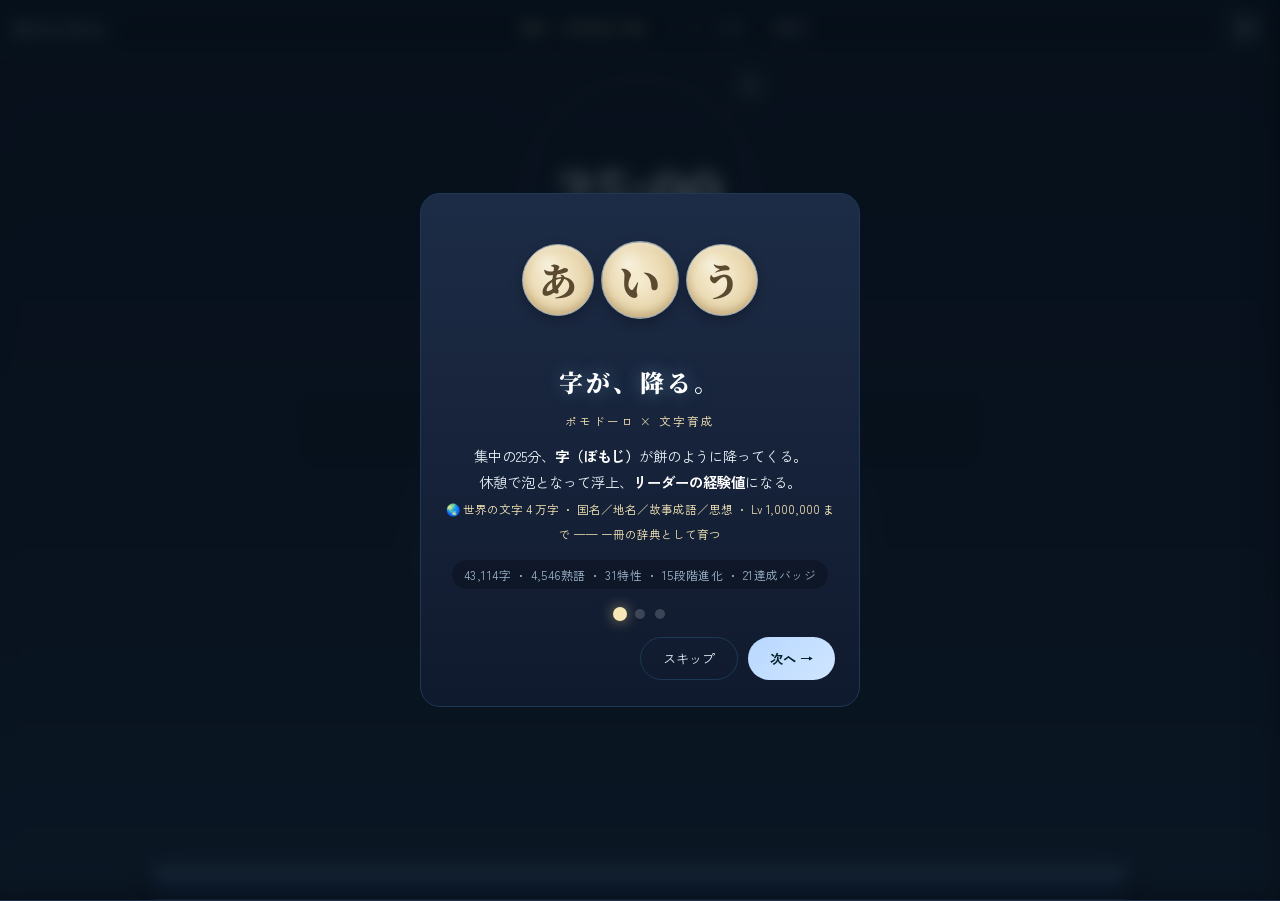
==== index.html @ c40349a4 "v1.6.6: パーティピッカーの説明2段組を1段に統合(リロール案内も内包)" ====
<!doctype html>
<html lang="ja">
<head>
<meta charset="utf-8">
<title>ぽもじかん</title>
<meta name="viewport" content="width=device-width, initial-scale=1, viewport-fit=cover">
<meta name="theme-color" content="#0d1f2e">
<meta name="apple-mobile-web-app-capable" content="yes">
<meta name="apple-mobile-web-app-status-bar-style" content="black-translucent">
<meta name="apple-mobile-web-app-title" content="ぽもじかん">
<meta name="description" content="字（ぽもじ）が餅のように降るポモドーロ。★1〜★16 で字種が広がり、ストックして文章モードで日記・俳句・短歌に編める。育つ特性・無限Lv・PWA対応。">
<link rel="manifest" href="manifest.json">
<link rel="icon" type="image/svg+xml" href="icon.svg">
<link rel="preconnect" href="https://fonts.googleapis.com">
<link rel="preconnect" href="https://fonts.gstatic.com" crossorigin>
<link href="https://fonts.googleapis.com/css2?family=Noto+Serif+JP:wght@400;700;900&family=Zen+Kaku+Gothic+New:wght@300;400;500;700&display=swap" rel="stylesheet">
<link rel="stylesheet" href="style.css?v=20260523-v1594">
</head>
<body data-mode="idle">

<!-- 全画面背景：作業中=雨 / 休憩中=泡 -->
<div class="rain-bg" id="rain-bg" aria-hidden="true"></div>
<div class="bubble-bg" id="bubble-bg" aria-hidden="true"></div>

<!-- ぽもじ プレイフィールド（全画面）-->
<div id="play-field" aria-hidden="true"></div>
<!-- v1.1.0: 地面（棚）の視覚要素 -->
<div id="ledge-surface" aria-hidden="true"></div>

<!-- ヘッダー：タイトル左 + ☰ 右（v10n11 右寄せ）-->
<header class="app-header">
  <div class="brand">ぽもじかん</div>
  <div class="progress-pill" id="progress-pill">
    <span class="pp-band" id="pp-band">★1帯</span>
    <span class="pp-sep">・</span>
    <span class="pp-leader" id="pp-leader">リーダー未選択</span>
    <span class="pp-sep">・</span>
    <span class="pp-cycles" id="pp-cycles">0回</span>
  </div>
  <button class="hamburger-btn" id="btn-menu" aria-label="メニュー" aria-haspopup="true" aria-expanded="false">
    <span class="hb-line"></span>
    <span class="hb-line"></span>
    <span class="hb-line"></span>
  </button>
</header>

<!-- ドロワーメニュー（右からスライド）-->
<div class="menu-drawer" id="menu-drawer" aria-hidden="true">
  <div class="menu-backdrop" id="menu-backdrop"></div>
  <nav class="menu-panel">
    <button class="menu-close" id="menu-close" aria-label="閉じる">×</button>
    <h3 class="menu-title">メニュー</h3>
    <ul class="menu-list">
      <li><button class="menu-item" id="m-stats"><span class="mi-emoji">📊</span><span class="mi-label">記録</span></button></li>
      <li><button class="menu-item" id="m-codex"><span class="mi-emoji">📖</span><span class="mi-label">図鑑</span></button></li>
      <li><button class="menu-item" id="m-writings"><span class="mi-emoji">📝</span><span class="mi-label">文章</span></button></li>
      <li><button class="menu-item" id="m-theme"><span class="mi-emoji">🎨</span><span class="mi-label">テーマ</span><span class="mi-state" id="m-theme-state">自動</span></button></li>
      <li><button class="menu-item" id="m-audio"><span class="mi-emoji" id="m-audio-emoji">🔊</span><span class="mi-label">音響</span><span class="mi-state" id="m-audio-state">オン</span></button></li>
      <li><button class="menu-item" id="m-pip"><span class="mi-emoji">🪟</span><span class="mi-label">小窓タイマー</span><span class="mi-state" id="m-pip-state">オフ</span></button></li>
      <li><button class="menu-item" id="m-sleep"><span class="mi-emoji">💤</span><span class="mi-label">スリープ</span></button></li>
      <li><button class="menu-item" id="m-data"><span class="mi-emoji">💾</span><span class="mi-label">データ管理</span></button></li>
    </ul>
    <div class="menu-foot">v1.0.0 ・ <a href="changelog.html" target="_blank" rel="noopener">変更履歴</a></div>
  </nav>
</div>

<!-- メインゲームエリア：全画面プレイ重視・シンプル単一カラム -->
<main class="game-main">
  <div class="game-center">
    <div class="timer-zone">
      <svg class="progress-svg" viewBox="0 0 100 100" aria-hidden="true">
        <circle class="pr-bg" cx="50" cy="50" r="47"/>
        <circle class="pr-fg" id="progress-fg" cx="50" cy="50" r="47" stroke-dasharray="295.31" stroke-dashoffset="295.31" transform="rotate(-90 50 50)"/>
      </svg>
      <div class="timer-text" id="timer-text">25:00</div>
      <button class="timer-cog" id="btn-timer-settings" aria-label="時間設定" title="時間設定">⚙</button>
    </div>

    <div class="controls-row">
      <button class="main-btn" id="main-btn" data-state="idle">始める</button>
      <button class="sub-btn" id="btn-skip">次へ</button>
      <button class="sub-btn" id="btn-reset">↺ 停止</button>
    </div>

    <div class="party-bar empty" id="party-bar">
      <button class="party-pick-cta" id="party-pick-cta"> リーダーを選んで始める</button>
    </div>

    <div class="tank-hint" id="tank-hint">
      タイマー開始で <strong>字（ぽもじ）が画面に降ってくる</strong>。<br>
      <small>タップ＝拾う ／ ダブルタップ＝📌ピン ／ ドラッグ＝重ねて融合・枠外で撃墜</small>
    </div>
  </div>
</main>

<!--  スリープオーバーレイ（タップで起きる） -->
<div class="sleep-overlay" id="sleep-overlay" aria-hidden="true">
  <div class="sleep-zzz" aria-hidden="true">
    <span class="sz-z sz-z1">z</span>
    <span class="sz-z sz-z2">z</span>
    <span class="sz-z sz-z3">Z</span>
  </div>
  <div class="sleep-clock" id="sleep-clock">25:00</div>
  <div class="sleep-mode-label" id="sleep-mode-label">休む</div>
  <div class="sleep-tip">画面のどこでもタップで起きる</div>
</div>

<!-- 完了バースト -->
<div class="complete-burst" id="complete-burst" aria-live="assertive">
  <div class="msg" id="complete-msg"></div>
</div>

<!-- トースト -->
<div class="toast" id="toast" role="status" aria-live="polite"></div>

<!-- パーティ選択モーダル -->
<div class="modal" id="party-picker-modal" role="dialog" aria-modal="true" aria-labelledby="pp-title">
  <div class="modal-card">
    <h2 class="modal-title" id="pp-title">リーダーを選ぶ</h2>
    <p class="modal-desc">
      最初の<strong>リーダー</strong>は<strong>ひらがな</strong>から 1 体。意味から<strong>特性</strong>が自動で付きます。<br>
      <small>残り 3 枠は Lv 解放で順次（カタカナ → 数字 → 英語 → 漢字…）。気に入る字が無ければ下の「リロール」で並び替え。</small>
    </p>
    <div class="party-picker-grid" id="party-picker-grid"></div>
    <div class="modal-status" id="party-picker-status">タップして 1 体選ぶ</div>
    <div class="modal-actions">
      <button class="btn-secondary" id="party-picker-reroll"> リロール</button>
      <button class="btn-primary" id="party-picker-confirm" disabled>この字で始める</button>
    </div>
  </div>
</div>

<!-- 時間設定モーダル -->
<div class="modal" id="timer-settings-modal" role="dialog" aria-modal="true">
  <div class="modal-card">
    <h2 class="modal-title">時間設定</h2>
    <div class="ts-presets">
      <button class="ts-preset" data-preset="0">25/5</button>
      <button class="ts-preset" data-preset="1">50/10</button>
      <button class="ts-preset" data-preset="2">15/3</button>
    </div>
    <div class="ts-custom">
      <div class="ts-row">
        <label>作業</label>
        <input type="number" id="ts-work-min" min="0" max="180" value="25"><span>分</span>
        <input type="number" id="ts-work-sec" min="0" max="59" value="0"><span>秒</span>
      </div>
      <div class="ts-row">
        <label>休憩</label>
        <input type="number" id="ts-rest-min" min="0" max="60" value="5"><span>分</span>
        <input type="number" id="ts-rest-sec" min="0" max="59" value="0"><span>秒</span>
      </div>
      <div class="ts-row ts-sets-row">
        <label>セット数</label>
        <div class="ts-sets-quick">
          <button type="button" class="ts-sets-pill" data-sets="1">1</button>
          <button type="button" class="ts-sets-pill active" data-sets="3">3</button>
          <button type="button" class="ts-sets-pill" data-sets="4">4</button>
          <button type="button" class="ts-sets-pill" data-sets="6">6</button>
          <button type="button" class="ts-sets-pill" data-sets="0">∞</button>
          <input type="number" id="ts-sets-target" min="0" max="20" value="3" class="ts-sets-num">
        </div>
      </div>
    </div>
    <div class="modal-actions">
      <button class="btn-secondary" id="ts-cancel">キャンセル</button>
      <button class="btn-primary" id="ts-apply">適用</button>
    </div>
  </div>
</div>

<!-- 図鑑モーダル -->
<div class="modal" id="codex-modal" role="dialog" aria-modal="true">
  <div class="modal-card modal-card-wide">
    <button class="modal-close" id="codex-close" aria-label="閉じる">×</button>
    <h2 class="modal-title">ぽも字図鑑</h2>
    <div class="modal-status" id="codex-summary">発見 0 字</div>
    <div class="codex-howto">タップ ＝ 詳細・編成 ／ 長押し ＝ プレイ中の字でも開ける</div>
    <div class="codex-pyramid" id="codex-pyramid"></div>
    <div class="codex-legend collapsed" id="codex-legend">
      <span class="cl-row rarity-1"><span class="cl-tag">★1</span>ひらがな</span>
      <span class="cl-row rarity-2"><span class="cl-tag">★2</span>カタカナ</span>
      <span class="cl-row rarity-3"><span class="cl-tag">★3</span>数字</span>
      <span class="cl-row rarity-4"><span class="cl-tag">★4</span>英語</span>
      <span class="cl-row rarity-5"><span class="cl-tag">★5</span>ローマ</span>
      <span class="cl-row rarity-6"><span class="cl-tag">★6</span>小1</span>
      <span class="cl-row rarity-7"><span class="cl-tag">★7</span>小2</span>
      <span class="cl-row rarity-8"><span class="cl-tag">★8</span>小3</span>
      <span class="cl-row rarity-9"><span class="cl-tag">★9</span>小4</span>
      <span class="cl-row rarity-10"><span class="cl-tag">★10</span>小5</span>
      <span class="cl-row rarity-11"><span class="cl-tag">★11</span>小6</span>
      <span class="cl-row rarity-12"><span class="cl-tag">★12</span>中学</span>
      <span class="cl-row rarity-13"><span class="cl-tag">★13</span>高校</span>
      <span class="cl-row rarity-14"><span class="cl-tag">★14</span>人名</span>
      <span class="cl-row rarity-15"><span class="cl-tag">★15</span>古典</span>
      <span class="cl-row rarity-16"><span class="cl-tag">★16</span>神字</span>
    </div>
    <div class="codex-seasons" id="codex-seasons">
      <button class="codex-season active" data-season="all">全部</button>
      <button class="codex-season" data-season="S1">かな</button>
      <button class="codex-season" data-season="S2">漢字</button>
      <button class="codex-season" data-season="S3">二字熟語</button>
      <button class="codex-season" data-season="S4">四字熟語</button>
      <button class="codex-season" data-season="S5">昭和</button>
      <button class="codex-season" data-season="S6">令和</button>
      <button class="codex-season" data-season="S7">未来</button>
      <button class="codex-season" data-season="S8">世界</button>
      <button class="codex-season" data-season="S9">絵文字</button>
      <button class="codex-season" data-season="PERKS">特性</button>
      <button class="codex-season" data-season="PASSIVES">常時</button>
    </div>
    <div class="codex-tabs" id="codex-tabs">
      <button class="codex-tab active" data-tier="all">全て</button>
      <button class="codex-tab" data-tier="0">★1</button>
      <button class="codex-tab" data-tier="1">★2</button>
      <button class="codex-tab" data-tier="2">★3</button>
      <button class="codex-tab" data-tier="3">★4</button>
      <button class="codex-tab" data-tier="4">★5</button>
      <button class="codex-tab" data-tier="5">★6</button>
      <button class="codex-tab" data-tier="6">★7</button>
      <button class="codex-tab" data-tier="7">★8</button>
      <button class="codex-tab" data-tier="8">★9</button>
      <button class="codex-tab" data-tier="9">★10</button>
      <button class="codex-tab" data-tier="10">★11</button>
      <button class="codex-tab" data-tier="11">★12</button>
      <button class="codex-tab" data-tier="12">★13</button>
      <button class="codex-tab" data-tier="13">★14</button>
      <button class="codex-tab" data-tier="14">★15</button>
      <button class="codex-tab" data-tier="15">★16</button>
    </div>
    <div class="codex-scripts collapsed" id="codex-scripts">
      <button class="codex-script active" data-script="all">🌏 全文字種</button>
      <button class="codex-script" data-script="hiragana">ひらがな</button>
      <button class="codex-script" data-script="katakana">カタカナ</button>
      <button class="codex-script" data-script="kanji">漢字</button>
      <button class="codex-script" data-script="hangul">ハングル</button>
      <button class="codex-script" data-script="greek">ギリシャ</button>
      <button class="codex-script" data-script="cyrillic">キリル</button>
      <button class="codex-script" data-script="arabic">アラビア</button>
      <button class="codex-script" data-script="hebrew">ヘブライ</button>
      <button class="codex-script" data-script="devanagari">デーヴァナーガリー</button>
      <button class="codex-script" data-script="thai">タイ</button>
      <button class="codex-script" data-script="tibetan">チベット</button>
      <button class="codex-script" data-script="georgian">ジョージア</button>
      <button class="codex-script" data-script="ethiopic">エチオピア</button>
      <button class="codex-script" data-script="canadian">カナダ先住民</button>
      <button class="codex-script" data-script="runic">ルーン</button>
      <button class="codex-script" data-script="ancient">古代文字</button>
      <button class="codex-script" data-script="emoji">😀 絵文字</button>
    </div>
    <div class="codex-controls">
      <input type="search" id="codex-search" class="codex-search" placeholder="🔍 字・タグ・熟語で絞り込み">
      <label class="codex-toggle">
        <input type="checkbox" id="codex-only-seen"> <span>発見済のみ</span>
      </label>
      <label class="codex-toggle">
        <input type="checkbox" id="codex-only-favorite"> <span> お気に入り</span>
      </label>
      <button class="btn-secondary codex-shuffle-btn" id="codex-shuffle" title="ランダムに熟語を 1 つ引いて詳細を開く ・ 占い感覚で熟語を発見する遊び">おみくじ</button>
      <button class="btn-secondary codex-reset-btn" id="codex-reset-filter" title="フィルタを全解除">フィルタ解除</button>
    </div>
    <div class="codex-filter-hint">おみくじ＝1日1回無料／詳細はおみくじボタンから</div>
    <div class="codex-filter-summary" id="codex-filter-summary"></div>
    <div class="codex-grid" id="codex-grid"></div>
  </div>
</div>

<!-- 文章モード v0.1（俳句構想 前倒し）-->
<div class="modal" id="writings-modal" role="dialog" aria-modal="true">
  <div class="modal-card modal-card-wide">
    <button class="modal-close" id="writings-close" aria-label="閉じる">×</button>
    <h2 class="modal-title">日記と俳句</h2>
    <div class="wr-tabs">
      <button class="wr-tab active" data-wr-tab="diary">日記</button>
      <button class="wr-tab" data-wr-tab="haiku">俳句</button>
      <button class="wr-tab" data-wr-tab="history">綴り</button>
    </div>

    <!-- 日記タブ -->
    <div class="wr-pane wr-pane-diary" data-wr-pane="diary">
      <p class="modal-desc" style="margin:8px 0">
        集めた字を使って、その日の日記を編む。<strong>非公開・端末内のみ</strong>。
      </p>
      <div class="writings-current">
        <div class="wc-label">日付 <span id="diary-date"></span> ・ <span id="wc-genre" class="wc-genre">─</span></div>
        <div class="wc-slots" id="wc-slots"></div>
        <textarea id="diary-input" class="wr-input" rows="3" placeholder="ここにタイプ／コピペで入力（普通に日記として）"></textarea>
        <div class="wr-input-status" id="diary-input-status"></div>
        <div class="wc-actions">
          <button class="btn-secondary" id="wc-clear">クリア</button>
          <button class="btn-secondary" id="wc-undo">← 取消</button>
          <button class="btn-secondary" id="diary-import-plain" title="ぽもじを使わずそのまま取り込む（消費なし）">取込</button>
          <button class="btn-secondary" id="diary-import" title="ぽもじを使って取り込む（育成字は光る・消費あり）">ぽもじ取込</button>
          <button class="btn-primary"   id="wc-save">保存</button>
        </div>
      </div>
      <div class="writings-pool">
        <div class="wp-label">所有している字（タップで追加）</div>
        <div class="wp-grid" id="wp-grid"></div>
      </div>
    </div>

    <!-- 俳句タブ -->
    <div class="wr-pane wr-pane-haiku" data-wr-pane="haiku" style="display:none">
      <p class="modal-desc" style="margin:8px 0">
        <strong>5・7・5</strong> の三行詩。完成したら <strong>📤 シェア</strong> で公開可。
      </p>
      <div class="haiku-rows">
        <div class="haiku-row"><span class="haiku-tag">上の句 5</span><div class="haiku-slots" id="haiku-row-1"></div><span class="haiku-count" id="haiku-count-1">0/5</span></div>
        <div class="haiku-row"><span class="haiku-tag">中の句 7</span><div class="haiku-slots" id="haiku-row-2"></div><span class="haiku-count" id="haiku-count-2">0/7</span></div>
        <div class="haiku-row"><span class="haiku-tag">下の句 5</span><div class="haiku-slots" id="haiku-row-3"></div><span class="haiku-count" id="haiku-count-3">0/5</span></div>
      </div>
      <div class="wc-actions">
        <button class="btn-secondary" id="haiku-clear">クリア</button>
        <button class="btn-secondary" id="haiku-undo">← 取消</button>
        <button class="btn-primary"   id="haiku-save">📜 保存</button>
        <button class="btn-primary"   id="haiku-share">📤 シェア</button>
      </div>
      <div class="writings-pool">
        <div class="wp-label">所有している字（タップで上から順に詰める）</div>
        <div class="wp-grid" id="haiku-pool"></div>
      </div>
    </div>

    <!-- 履歴タブ -->
    <div class="wr-pane wr-pane-history" data-wr-pane="history" style="display:none">
      <p class="modal-desc" style="margin:8px 0">保存した日記と俳句</p>
      <div class="wh-list" id="wh-list"></div>
      <div class="wc-actions"><button class="btn-secondary" id="wc-export">📥 JSON 出力</button></div>
    </div>
  </div>
</div>

<!-- 初回オンボーディング ── 3ステップに圧縮・ヒーロー演出 -->
<div class="modal" id="onboarding-modal" role="dialog" aria-modal="true">
  <div class="modal-card onboarding-card">

    <div class="ob-step" data-step="1">
      <div class="ob-hero">
        <span class="ob-hero-char ob-c1">あ</span>
        <span class="ob-hero-char ob-c2">い</span>
        <span class="ob-hero-char ob-c3">う</span>
      </div>
      <h2 class="ob-title">字が、降る。</h2>
      <p class="ob-tag">ポモドーロ × 文字育成</p>
      <p class="ob-text">
        集中の25分、<strong>字（ぽもじ）</strong>が餅のように降ってくる。<br>
        休憩で泡となって浮上、<strong>リーダーの経験値</strong>になる。<br>
        <small style="color:var(--gold)">🌏 世界の文字 4 万字 ・ 国名／地名／故事成語／思想 ・ Lv 1,000,000 まで ── 一冊の辞典として育つ</small>
      </p>
      <p class="ob-small" id="ob-counts">…字 ・ …熟語 ・ …特性 ・ 15 段階進化 ・ 21 達成バッジ</p>
    </div>

    <div class="ob-step" data-step="2" hidden>
      <div class="ob-hero ob-hero-actions">
        <span class="ob-action"><span class="oa-emoji"></span><span class="oa-label">タップ</span></span>
        <span class="ob-action"><span class="oa-emoji"></span><span class="oa-label">ドラッグ</span></span>
        <span class="ob-action"><span class="oa-emoji">🪙</span><span class="oa-label">ストック</span></span>
      </div>
      <h2 class="ob-title">触れて、重ねて、貯める。</h2>
      <p class="ob-text">
        <strong>タップ</strong>で<span style="color:var(--gold)">拾う</span>（ストック+1・小EXP）。<br>
        <strong>ダブルタップ</strong>で<span style="color:#ffd860">📌ピン留め</span>（消えない・棚に固定）。<br>
        <strong>ドラッグ</strong>で<span style="color:#a8e0ff">合体・進化・餌付け</span>、画面外に投げれば<span style="color:#ff9090">撃墜EXP</span>。
      </p>
    </div>

    <div class="ob-step" data-step="3" hidden>
      <div class="ob-hero ob-hero-stars">
        <span class="ob-star ob-s1">★1</span>
        <span class="ob-star-arrow">→</span>
        <span class="ob-star ob-s4">★4</span>
        <span class="ob-star-arrow">→</span>
        <span class="ob-star ob-s10">★10</span>
        <span class="ob-star-arrow">→</span>
        <span class="ob-star ob-s16">★16</span>
      </div>
      <h2 class="ob-title">★ で、世界が広がる。</h2>
      <p class="ob-text">
        最初は <strong>★1 ひらがな</strong>だけ。リーダーの Lv が上がると<br>
        カタカナ → 数字 → 英語 → 漢字（小1→拾段神字）と段階解放。<br>
        <strong>Lv 上限なし</strong>、字も特性も無限に育つ。
      </p>
      <p class="ob-small">あなたのパーティが熟語を成立させると <strong style="color:var(--gold)"> コンボ</strong> 発動。</p>
    </div>

    <div class="ob-dots">
      <div class="ob-dot active" data-dot="1"></div>
      <div class="ob-dot" data-dot="2"></div>
      <div class="ob-dot" data-dot="3"></div>
    </div>
    <div class="modal-actions">
      <button class="btn-secondary" id="ob-skip">スキップ</button>
      <button class="btn-primary" id="ob-next">次へ →</button>
    </div>
  </div>
</div>

<!-- 遊び方モーダル -->
<div class="modal" id="help-modal" role="dialog" aria-modal="true">
  <div class="modal-card modal-card-wide">
    <button class="modal-close" id="help-close" aria-label="閉じる">×</button>
    <h2 class="modal-title">？ 遊び方</h2>

    <section class="help-section">
      <h3 class="help-h">① 集中フェーズ（作業中）</h3>
      <div class="help-row">
        <div class="help-demo work">
          <div class="hd-tank">
            <span class="hd-pomoji rarity-1">水</span>
            <span class="hd-pomoji rarity-1" style="left:38px;top:18px;">火</span>
            <span class="hd-pomoji rarity-2" style="left:72px;top:6px;">木</span>
          </div>
        </div>
        <p class="help-text">
          タイマーが進む間、上から字（ぽもじ）が降ってきます。<br>
          降る字はあなたのパーティ字を優先します。
        </p>
      </div>
    </section>

    <section class="help-section">
      <h3 class="help-h">② 融合（同じ字を重ねる）</h3>
      <div class="help-row">
        <div class="help-demo merge">
          <span class="hd-pomoji rarity-1">水</span>
          <span class="hd-arrow">→</span>
          <span class="hd-pomoji rarity-1">水</span>
          <span class="hd-equals">＝</span>
          <span class="hd-pomoji rarity-1 hd-flash">水</span>
        </div>
        <p class="help-text">
          同じ字を<strong>ドラッグして重ねる</strong>と融合。<br>
          その字に大きく EXP が入ります。<br>
          <small>共通タグがあれば<strong>同質共振</strong>で XP +50%</small>
        </p>
      </div>
    </section>

    <section class="help-section">
      <h3 class="help-h">③ 消滅（タップ）</h3>
      <div class="help-row">
        <div class="help-demo dissolve">
          <span class="hd-pomoji rarity-2">月</span>
          <span class="hd-arrow">→</span>
          <span class="hd-pomoji rarity-2 hd-dissolve">月</span>
        </div>
        <p class="help-text">
          字を<strong>タップ</strong>すると消滅、EXP に変わります。<br>
          パーティ字でなくても、リーダーが少し受け取ります。
        </p>
      </div>
    </section>

    <section class="help-section">
      <h3 class="help-h">④ 休憩フェーズ（発散）</h3>
      <div class="help-row">
        <div class="help-demo rest">
          <div class="hd-tank">
            <span class="hd-pomoji rarity-2 hd-rising" style="left:8px;">心</span>
            <span class="hd-pomoji rarity-1 hd-rising" style="left:46px;animation-delay:.3s;">光</span>
            <span class="hd-pomoji rarity-3 hd-rising" style="left:84px;animation-delay:.6s;">夢</span>
          </div>
        </div>
        <p class="help-text">
          休憩中、字は<strong>泡として浮上</strong>。<br>
          タップで弾けます（パーティ字なら +1 XP）。
        </p>
      </div>
    </section>

    <section class="help-section">
      <h3 class="help-h">⑤ レア度（★1-★16・字種＋学年別）</h3>
      <div class="help-rarities">
        <div class="hr-row rarity-1"><span class="hr-tag">★1</span><span class="hr-name">ひらがな / 始まりの音（Lv 1〜）</span></div>
        <div class="hr-row rarity-2"><span class="hr-tag">★2</span><span class="hr-name">カタカナ（Lv 3〜）</span></div>
        <div class="hr-row rarity-3"><span class="hr-tag">★3</span><span class="hr-name">数字（半角＋漢数字）（Lv 6〜）</span></div>
        <div class="hr-row rarity-4"><span class="hr-tag">★4</span><span class="hr-name">英語 A-Z / a-z（Lv 10〜）</span></div>
        <div class="hr-row rarity-5"><span class="hr-tag">★5</span><span class="hr-name">ローマ数字 Ⅰ-Ⅹ（Lv 14〜）</span></div>
        <div class="hr-row rarity-6"><span class="hr-tag">★6</span><span class="hr-name">小1漢字（Lv 18〜）</span></div>
        <div class="hr-row rarity-7"><span class="hr-tag">★7</span><span class="hr-name">小2漢字（Lv 24〜）</span></div>
        <div class="hr-row rarity-8"><span class="hr-tag">★8</span><span class="hr-name">小3漢字（Lv 32〜）</span></div>
        <div class="hr-row rarity-9"><span class="hr-tag">★9</span><span class="hr-name">小4漢字（Lv 42〜）</span></div>
        <div class="hr-row rarity-10"><span class="hr-tag">★10</span><span class="hr-name">小5漢字（Lv 55〜）</span></div>
        <div class="hr-row rarity-11"><span class="hr-tag">★11</span><span class="hr-name">小6漢字（Lv 70〜）</span></div>
        <div class="hr-row rarity-12"><span class="hr-tag">★12</span><span class="hr-name">中学漢字（Lv 90〜）</span></div>
        <div class="hr-row rarity-13"><span class="hr-tag">★13</span><span class="hr-name">高校漢字（Lv 115〜）</span></div>
        <div class="hr-row rarity-14"><span class="hr-tag">★14</span><span class="hr-name">人名漢字（Lv 145〜）</span></div>
        <div class="hr-row rarity-15"><span class="hr-tag">★15</span><span class="hr-name">古典 ・ 古字（Lv 180〜）</span></div>
        <div class="hr-row rarity-16"><span class="hr-tag">★16</span><span class="hr-name">神字 ・ 七徳七大罪（Lv 220〜）</span></div>
      </div>
      <p class="help-text" style="margin-top:8px;">
        最初は <strong>★1 ひらがなだけ</strong>。Lv が上がると下の段階も追加で降る（累積式）。<br>
        字を <strong>ストックするごと</strong>にパーティ EXP が貯まる。<br>
        Lv 220 で <strong>★16 神字</strong>まで全解放。将来 ★100 まで拡張予定。
      </p>
    </section>

    <section class="help-section">
      <h3 class="help-h">⑥ 特性 ── 字に宿る力・育つ</h3>
      <p class="help-text">
        パーティの字には <strong>固有の特性</strong>が付きます。落下速度／合体判定／EXP獲得など、ゲーム体験を曲げる力。<br>
        4 体ぶん同時に効きます（ヴァンパイアサバイバー方式）。<br><br>
        <strong>持ち数（レア度連動）</strong>：<br>
        ・★1〜★4　→ 1 個<br>
        ・★5〜★8　→ 1〜2 個<br>
        ・★9〜★12 → 2 個（レア候補）<br>
        ・★13〜★15 → 2〜3 個<br>
        ・★16　 　 → 3 個＋ レア特性 確定<br>
        ・リーダー　 → 上記＋「守護」確定
      </p>
    </section>

    <section class="help-section">
      <h3 class="help-h">⑦ 育つ特性（ストック連動）</h3>
      <p class="help-text">
        特性は <strong>取得した瞬間に Lv 1</strong>。最初は控えめだけど、字をストックすると Lv が上がって効果がどんどん強くなる。<br>
        ・タグ系（感情・神字・武 等）：そのタグの字をストックすると上がる<br>
        ・基本系（積み重ね・急降下 等）：どんな字でも少しずつ上がる<br><br>
        図鑑（）→「 特性」タブ で 全特性と現在 Lv を確認できます。
      </p>
    </section>

    <section class="help-section">
      <h3 class="help-h">⑧  レア特性 ── ★9 以降の宝</h3>
      <p class="help-text">
        ★9 以降の字を仲間にすると、確率で<strong>レア特性</strong>が付くことがあります。★16 は確定。<br>
        Lv1 では控えめ、育成で本領発揮：<br><br>
        ・<strong>輝度</strong> Lv1=+20% EXP（Lv1000=+53%）<br>
        ・<strong>爆速</strong> Lv1=-10% Lv up コスト<br>
        ・<strong>共鳴</strong> Lv1=+8% 仲間効果（重ね掛け）<br>
        ・<strong>神撃</strong> Lv1=5% 合体メガバースト確率<br>
        ・<strong>極光</strong>：背景派手化＋全特性 +5%/Lv<br>
        ・<strong>虚無</strong>：消滅した字も合体判定に残る<br>
        ・<strong>運命</strong>：★解放上限を超えて高レアが稀に降る<br>
        ・<strong>羅針</strong> Lv1=+10% パーティ字出現率
      </p>
    </section>

    <section class="help-section">
      <h3 class="help-h">⑨ 書体進化 ── 無限 Lv</h3>
      <p class="help-text">
        パーティ字は Lv が上がると<strong>書体が進化</strong>：<br>
        Lv 10 楷書 → 30 行書 → 70 草書 → 150 篆書 → 300 甲骨 →<br>
        600 神代文字 → 1000 超越 → 2000 星屑 → 5000 神話 → 10000 創造主（𓂀）<br><br>
        Lv に上限はなく、無限に育てられます。高 Lv ほど <strong>グローが対数的に強く</strong>、Lv 1000+ で Lv 表示が <strong>虹色循環</strong>します。
      </p>
    </section>

    <section class="help-section">
      <h3 class="help-h">⑩  隠しコンボ（アプリ名）</h3>
      <p class="help-text">
        パーティに <strong>特定の4字</strong> を揃えると、通常熟語より段違いに強い <strong> 隠しコンボ</strong> が発動。<br>
        虹色の枠で大きく演出される。ヒント：<br>
        ・<strong>ぽも◯◯</strong>（時 ＋ 間）── <em>時の凝縮</em>：EXP ×1.5・落下 -30%・進化加速<br>
        ・<strong>ぽ◯字漢</strong>（文 ＋ ◯）── <em>字を集める</em>：粒数 +3・合体判定 +40%・ストック深化<br>
        <small>「ぽ」はひらがな帯、「時/間/文/字/漢」は小学〜中学帯で集まる。仲間にしてみよう。</small>
      </p>
    </section>

    <section class="help-section">
      <h3 class="help-h">⌨ キーボード（PC）</h3>
      <p class="help-text">
        ・<strong>Space</strong>：開始 ／ 一時停止<br>
        ・<strong>M</strong>：メニュー ／ <strong>B</strong>：図鑑 ／ <strong>S</strong>：記録 ／ <strong>W</strong>：文章<br>
        ・<strong>R</strong>： ランダム熟語 ／ <strong>N</strong>： あと1字でコンボ提案<br>
        ・<strong>Z</strong>： スリープ ON/OFF<br>
        ・<strong>K</strong>：このキー一覧をトーストで表示<br>
        ・<strong>Esc</strong>：開いてるモーダル／ドロワーを閉じる<br>
        ・<strong>H</strong> または <strong>?</strong>：遊び方<br><br>
        パーティカードを<strong>ダブルクリック</strong>でリーダー切り替え。
      </p>
    </section>

    <section class="help-section">
      <h3 class="help-h"> スリープ</h3>
      <p class="help-text">
        メニュー → <strong> スリープ</strong> で画面を黒くして時計だけ大きく表示。<br>
        集中中はタイマー残時間／停止中は現在時刻を表示。<br>
        タップ／クリック／Esc で復帰。タイマーは止まらないので「机に置きっぱなし」運用に。
      </p>
    </section>

    <section class="help-section">
      <h3 class="help-h">⑪ 文章を編む ── 集めた字で日記・俳句</h3>
      <p class="help-text">
        メニュー → <strong>📝 文章を編む</strong>。<br>
        所有している字（ストック）を並べて、ジャンル自動判定（5字＝俳句上の句、17字＝俳句、31字＝短歌、4字＝四字熟語…）。<br>
        📜 刻むで保存・履歴に残る。📥 JSON 出力 で外部ツール（Blender／読雨）連携用フォーマット出力。
      </p>
    </section>
  </div>
</div>

<!-- 記録モーダル（旧 reset を隔離・統計表示） -->
<div class="modal" id="stats-modal" role="dialog" aria-modal="true">
  <div class="modal-card">
    <button class="modal-close" id="stats-close" aria-label="閉じる">×</button>
    <h2 class="modal-title"> 記録</h2>
    <div class="stats-list" id="stats-list"></div>

    <div class="user-id-zone">
      <div class="uiz-label">ユーザー ID（お問い合わせ・引継ぎに使用）</div>
      <div class="uiz-id" id="user-id-display">—</div>
      <div class="uiz-actions">
        <button class="btn-secondary uiz-btn" id="btn-issue-code">🔑 引継ぎコードを発行</button>
        <button class="btn-secondary uiz-btn" id="btn-apply-code">📥 コードから復元</button>
        <button class="btn-secondary uiz-btn" id="btn-export-data">💾 JSON バックアップ</button>
        <button class="btn-secondary uiz-btn" id="btn-import-data">📂 JSON 復元</button>
      </div>
    </div>

    <h3 class="stats-section-title">解放した字</h3>
    <div class="stats-tiers" id="stats-tiers"></div>
    <div class="share-zone">
      <h3 class="stats-section-title"> パーティ共有（URL）</h3>
      <button class="btn-share" id="btn-share-party">共有 URL をコピー</button>
      <p class="share-note">他の人があなたのパーティ設定でぽもじかんを試せます。<br>進捗は持っていかれません（プレビュー扱い）。</p>
    </div>

    <div class="legal-links">
      <a href="privacy.html" target="_blank" rel="noopener">プライバシーポリシー</a>
      <span>・</span>
      <a href="license.html" target="_blank" rel="noopener">利用規約</a>
      <span>・</span>
      <a href="help.html" target="_blank" rel="noopener">ヘルプ</a>
    </div>

    <div class="danger-zone">
      <h3 class="stats-section-title danger">⚠ 危険な操作</h3>
      <button class="btn-danger" id="btn-reset-all">全データを消去</button>
      <p class="danger-note">パーティ・進捗・累計・図鑑がすべて消えます。取り消せません。</p>
    </div>
  </div>
</div>

<!-- アクセシビリティ -->
<div class="sr-only" id="aria-status" aria-live="polite"></div>

<script src="codex.js?v=20260523-v1594" defer></script>
<script src="app.js?v=20260523-v1594" defer></script>
</body>
</html>
---- style.css ----
/* ぽもじかん v29 ── 文字育成ポモドーロ
   2026-05-12 / クリーンリライト */

:root{
  /* v10n19: 基本パレット（夜雨＝デフォルト）*/
  --bg-deep:#07111c;
  --bg-mid:#0d1f2e;
  --bg-light:#15334a;
  --ink:#e8f0f7;
  --ink-mute:#8aa3b8;
  --line:#1c3a55;
  --accent:#87ceeb;
  --accent-2:#9bd8f0;
  --accent-dim:rgba(135,206,235,.16);
  --gold:#f0d48a;
  --rose:#e89aa8;
  --purple:#c0a8ff;
  /* v10n19: タイポ階層 */
  --fz-meta: .7rem;
  --fz-small: .82rem;
  --fz-body: .95rem;
  --fz-lead: 1.05rem;
  --fz-h3: 1.15rem;
  --fz-h2: 1.35rem;
  --fz-h1: 1.6rem;
  --line-tight: 1.3;
  --line-base: 1.55;
  --line-loose: 1.75;
  /* v10n19: 余白スケール */
  --sp-1: 4px;
  --sp-2: 8px;
  --sp-3: 12px;
  --sp-4: 16px;
  --sp-5: 24px;
  --sp-6: 32px;
  --safe-top:env(safe-area-inset-top, 0px);
  --safe-bottom:env(safe-area-inset-bottom, 0px);
  --safe-left:env(safe-area-inset-left, 0px);
  --safe-right:env(safe-area-inset-right, 0px);
}

/* ════════════════════ v10n19: 季節テーマ ════════════════════ */
/* 各 body[data-season="..."] で var を上書き。auto は JS が月から判定 */
body[data-season="spring"]{
  --bg-deep:#1a0e1f;
  --bg-mid:#2a1838;
  --bg-light:#3d2752;
  --accent:#ffb6d5;
  --accent-2:#ffd0e5;
  --accent-dim:rgba(255,182,213,.18);
  --gold:#ffeac0;
  --purple:#e8b8ff;
}
body[data-season="summer"]{
  --bg-deep:#06141a;
  --bg-mid:#0b2840;
  --bg-light:#163e5e;
  --accent:#7fdcff;
  --accent-2:#a0e8ff;
  --accent-dim:rgba(127,220,255,.18);
  --gold:#ffe070;
}
body[data-season="autumn"]{
  --bg-deep:#1c0e0a;
  --bg-mid:#2e1810;
  --bg-light:#4a261a;
  --accent:#ffa770;
  --accent-2:#ffc090;
  --accent-dim:rgba(255,167,112,.18);
  --gold:#ffd060;
  --rose:#e87858;
}
body[data-season="winter"]{
  --bg-deep:#0a0f1c;
  --bg-mid:#101a2e;
  --bg-light:#1d2c46;
  --accent:#b8d8ff;
  --accent-2:#d0e6ff;
  --accent-dim:rgba(184,216,255,.18);
  --gold:#f8e8b8;
  --ink-mute:#a0b8d0;
}
/* ライトテーマ（明るい紙の感じ）*/
body[data-theme="light"]{
  --bg-deep:#f4ede0;
  --bg-mid:#e8dec8;
  --bg-light:#dcd0b4;
  --ink:#2a2218;
  --ink-mute:#6a5a44;
  --line:#c8b890;
  --accent:#7a90c8;
  --accent-2:#5070b0;
  --accent-dim:rgba(122,144,200,.20);
  --gold:#b8842a;
  --rose:#c06070;
  --purple:#8868c8;
}

/* コンボ発動時の一時的な背景アクセント（タグから JS が body にクラス付与）*/
body.combo-aura-nature::after,
body.combo-aura-fire::after,
body.combo-aura-water::after,
body.combo-aura-zen::after {
  content: '';
  position: fixed; inset: 0;
  pointer-events: none;
  z-index: 0;
  opacity: 0;
  animation: comboAura 3s ease-out;
}
body.combo-aura-nature::after { background: radial-gradient(circle at 30% 70%, rgba(140,220,140,.18), transparent 60%); }
body.combo-aura-fire::after   { background: radial-gradient(circle at 70% 30%, rgba(255,120,80,.18), transparent 60%); }
body.combo-aura-water::after  { background: radial-gradient(circle at 50% 80%, rgba(120,180,255,.20), transparent 60%); }
body.combo-aura-zen::after    { background: radial-gradient(circle at 50% 50%, rgba(200,180,240,.18), transparent 70%); }
@keyframes comboAura {
  0%   { opacity: 0; transform: scale(.9); }
  30%  { opacity: 1; transform: scale(1); }
  100% { opacity: 0; transform: scale(1.05); }
}

*{ box-sizing:border-box; }
html, body{
  margin:0;padding:0;
  background:linear-gradient(180deg, var(--bg-deep) 0%, var(--bg-mid) 60%, var(--bg-light) 100%);
  color:var(--ink);
  font-family:'Zen Kaku Gothic New', -apple-system, BlinkMacSystemFont, 'Segoe UI', sans-serif;
  -webkit-font-smoothing:antialiased;
  min-height:100vh;
  overflow-x:hidden;
}
body{
  padding:var(--safe-top) var(--safe-right) var(--safe-bottom) var(--safe-left);
}

/* ════════════════════ アクセシビリティ ════════════════════ */
.sr-only{
  position:absolute;width:1px;height:1px;padding:0;margin:-1px;overflow:hidden;
  clip:rect(0,0,0,0);white-space:nowrap;border:0;
}
*:focus{ outline:none; }
button:focus-visible, input:focus-visible{
  outline:2px solid var(--accent);
  outline-offset:2px;
}
@media (prefers-reduced-motion: reduce){
  *, *::before, *::after{
    animation-duration:.01ms !important;
    transition-duration:.01ms !important;
  }
}
::selection{ background:rgba(240,212,138,.4); color:#1a1410; }

/* ════════════════════ 全画面背景：雨 ＋ 泡 ════════════════════ */
.rain-bg, .bubble-bg{
  position:fixed; inset:0;
  pointer-events:none;
  overflow:hidden;
  opacity:0;
  transition:opacity 1.2s ease;
  z-index:0;
}
/* 既定で雨は常時うっすら降る ・ work モードで濃く */
.rain-bg{ opacity:.35; }
body[data-mode="work"] .rain-bg{ opacity:.65; }
body[data-mode="rest"] .bubble-bg{ opacity:.65; }
/* 豪雨：雨字が居る時 */
body[data-weather="heavyrain"] .rain-bg{ opacity:.85 !important; }
body[data-weather="heavyrain"] .rd{ animation-duration:.55s !important; }

.rain-bg .rd{
  position:absolute; top:-30px;
  width:1.2px; height:24px;
  background:linear-gradient(to bottom, transparent, rgba(155,216,240,.7));
  animation:rainFall linear infinite;
}
@keyframes rainFall{
  0%   { transform:translateY(0);     opacity:0; }
  10%  { opacity:.8; }
  90%  { opacity:.8; }
  100% { transform:translateY(110vh); opacity:0; }
}

.bubble-bg .bb{
  position:absolute; bottom:-30px;
  border-radius:50%;
  border:1.2px solid rgba(255,255,255,.4);
  background:radial-gradient(circle at 35% 30%, rgba(255,255,255,.25), transparent 65%);
  animation:bgBubbleRise ease-in infinite;
}
@keyframes bgBubbleRise{
  0%   { transform:translateY(0)     translateX(0);   opacity:0; }
  10%  { opacity:.7; }
  50%  { transform:translateY(-55vh) translateX(12px); }
  90%  { opacity:.7; }
  100% { transform:translateY(-110vh) translateX(-8px); opacity:0; }
}

/* z-index 整理：背景 0 / ぽもじ 2 / UI 10 / トースト 50 / モーダル 100 */
.app-header, .game-main, .preview-banner{
  position:relative; z-index:10;
}
.party-bar, .controls-row, .timer-zone, .progress-pill, .tank-hint{
  position:relative; z-index:10;
}
.complete-burst, .toast{ z-index:50; }
.modal{ z-index:100; }
.party-bar, .controls-row, .timer-zone{
  background:rgba(7,17,28,.4);
  backdrop-filter:blur(2px);
  -webkit-backdrop-filter:blur(2px);
  border-radius:16px;
}
.timer-zone{ background:transparent; }   /* タイマーは透過のまま */
.controls-row{ background:transparent; }

/* ════════════════════ レアリティ色 ★1-★16（v4 虹色相関）════════════════════ */
/* ★1-★5：青〜紫の冷色（始まりの音）／★6-★10：青紫〜マゼンタ／★11-★13：桃〜橙／★14-★15：黄〜緑／★16：金虹 */
.rarity-1{  --r-color:#9aa8b5; --r-glow:rgba(154,168,181,.5);  } /* ★1 銀灰（半透明スライム）*/
.rarity-2{  --r-color:#83b8d6; --r-glow:rgba(131,184,214,.55); } /* ★2 水色 */
.rarity-3{  --r-color:#6ba6c7; --r-glow:rgba(107,166,199,.55); } /* ★3 青みず */
.rarity-4{  --r-color:#5b8be0; --r-glow:rgba(91,139,224,.65);  } /* ★4 ロイヤルブルー */
.rarity-5{  --r-color:#7773d8; --r-glow:rgba(119,115,216,.7);  } /* ★5 青紫 */
.rarity-6{  --r-color:#9070d6; --r-glow:rgba(144,112,214,.7);  } /* ★6 紫 */
.rarity-7{  --r-color:#a85fc8; --r-glow:rgba(168,95,200,.72);  } /* ★7 マゼンタ紫 */
.rarity-8{  --r-color:#c050b8; --r-glow:rgba(192,80,184,.75);  } /* ★8 マゼンタ */
.rarity-9{  --r-color:#d048a0; --r-glow:rgba(208,72,160,.75);  } /* ★9 桃マゼンタ */
.rarity-10{ --r-color:#e04880; --r-glow:rgba(224,72,128,.78);  } /* ★10 桃赤 */
.rarity-11{ --r-color:#f05060; --r-glow:rgba(240,80,96,.8);    } /* ★11 朱 */
.rarity-12{ --r-color:#ff6845; --r-glow:rgba(255,104,69,.82);  } /* ★12 橙赤 */
.rarity-13{ --r-color:#ff9030; --r-glow:rgba(255,144,48,.85);  } /* ★13 橙 */
.rarity-14{ --r-color:#ffc020; --r-glow:rgba(255,192,32,.88);  } /* ★14 山吹 */
.rarity-15{ --r-color:#f0d44a; --r-glow:rgba(240,212,74,.92);  } /* ★15 黄金 */
.rarity-16{ --r-color:#fff0a0; --r-glow:rgba(255,240,160,1);   } /* ★16 純金（虹アニメで上書き）*/

/* ── レアリティ別 段階エフェクト（餅本体の上に積む）─────────────── */
/* ★5+ glow 強化 */
.pomoji.rarity-5, .pomoji.rarity-6, .pomoji.rarity-7{
  box-shadow:
    inset 0 -4px 8px rgba(120,90,40,.32),
    inset 0 3px 4px rgba(255,250,230,.55),
    0 4px 10px rgba(0,0,0,.28),
    0 0 16px var(--r-glow);
}
/* ★8+ 中グロー＋文字に薄い色シャドウ */
.pomoji.rarity-8, .pomoji.rarity-9{
  text-shadow:0 1px 0 rgba(255,250,235,.85), 0 0 6px var(--r-color);
  box-shadow:
    inset 0 -4px 8px rgba(120,90,40,.3),
    inset 0 3px 4px rgba(255,250,230,.55),
    0 4px 12px rgba(0,0,0,.3),
    0 0 22px var(--r-glow);
}
/* ★10+ きらきら（多重 box-shadow で固定スパークル）── アニメなし */
.pomoji.rarity-10, .pomoji.rarity-11{
  text-shadow:0 1px 0 rgba(255,250,235,.9), 0 0 10px var(--r-color);
  box-shadow:
    inset 0 -4px 8px rgba(120,90,40,.3),
    inset 0 3px 4px rgba(255,250,230,.6),
    0 5px 14px rgba(0,0,0,.3),
    0 0 28px var(--r-glow),
    0 0 4px #fff inset;
}
/* ★12+ 黄金寄りの色＋複合グロー ── 静止 */
.pomoji.rarity-12, .pomoji.rarity-13{
  color:#6a4830;
  text-shadow:
    0 1px 0 rgba(255,250,235,.95),
    0 0 8px var(--r-color),
    0 0 14px rgba(255,200,100,.7);
  box-shadow:
    inset 0 -4px 8px rgba(140,80,30,.35),
    inset 0 3px 4px rgba(255,250,210,.7),
    0 6px 18px rgba(0,0,0,.32),
    0 0 32px var(--r-glow),
    0 0 6px #fff inset;
}
/* ★14+ 黄金文字 ── 静止グロー（虹色アニメ廃止：ぷにぷに優先）*/
.pomoji.rarity-14, .pomoji.rarity-15{
  color:#5a3a20;
  background:
    radial-gradient(circle at 35% 28%, rgba(255,255,250,.85) 0%, rgba(255,250,210,.5) 22%, transparent 55%),
    radial-gradient(circle at 50% 55%, #fff5cc 0%, #f0d680 60%, #d4a647 100%);
  text-shadow:
    0 1px 0 rgba(255,255,240,1),
    0 0 8px gold,
    0 0 14px var(--r-color);
  border-color:gold;
  box-shadow:
    inset 0 -4px 10px rgba(160,100,30,.4),
    inset 0 3px 5px rgba(255,255,230,.9),
    0 8px 24px rgba(0,0,0,.4),
    0 0 36px var(--r-glow),
    0 0 12px gold,
    0 0 6px #fff inset;
}
/* ★16 神字 ── 全部盛りグローだが静止（脈動アニメ廃止）*/
.pomoji.rarity-16{
  color:#3a2a10;
  background:
    radial-gradient(circle at 35% 28%, rgba(255,255,255,1) 0%, rgba(255,250,220,.7) 22%, transparent 55%),
    radial-gradient(circle at 50% 55%, #fff8d0 0%, #ffe080 40%, #ffaa30 75%, #c87010 100%);
  border:2.5px solid #fff5b0;
  font-weight:900;
  text-shadow:
    0 1px 0 #fff,
    0 0 10px #fff,
    0 0 18px gold,
    0 0 28px #ff8;
  box-shadow:
    inset 0 -5px 12px rgba(180,100,20,.5),
    inset 0 4px 6px rgba(255,255,240,1),
    0 10px 32px rgba(255,200,50,.55),
    0 0 50px gold,
    0 0 80px rgba(255,200,50,.6),
    0 0 14px #fff inset;
}
/* sparkleHover / rainbowHue / brainJuice はパーティカード等で使い続けるので keyframes は残す */
@keyframes sparkleHover{
  0%, 100% { filter: drop-shadow(0 0 4px var(--r-color)); }
  50%      { filter: drop-shadow(0 0 12px var(--r-color)) drop-shadow(0 0 4px white); }
}
@keyframes rainbowHue{
  0%   { filter:hue-rotate(0deg)   drop-shadow(0 0 10px gold); }
  50%  { filter:hue-rotate(180deg) drop-shadow(0 0 14px #ff77ff); }
  100% { filter:hue-rotate(360deg) drop-shadow(0 0 10px gold); }
}

/* ════════════════════ ヘッダー ════════════════════ */
.app-header{
  display:flex;align-items:center;
  padding:8px 14px;
  border-bottom:1px solid var(--line);
  background:rgba(7,17,28,.6);
  backdrop-filter:blur(6px);
  -webkit-backdrop-filter:blur(6px);
  position:sticky;
  top:0;
  z-index:30;
  min-height:44px;
}
.brand{
  font-family:'Noto Serif JP', serif;
  font-weight:900;
  letter-spacing:.24em;
  color:var(--accent-2);
  font-size:.95rem;
  flex:0 0 auto;
  margin-left:0;
}
.header-spacer{ flex:1; }

/* ════════════════════ ハンバーガー（三本線）═══════════════════ */
.hamburger-btn{
  width:40px; height:40px;
  display:flex; flex-direction:column; align-items:center; justify-content:center; gap:5px;
  background:rgba(255,255,255,.05);
  border:1px solid var(--line);
  border-radius:8px;
  cursor:pointer;
  transition:background .15s, border-color .15s;
  flex:0 0 auto;
  -webkit-tap-highlight-color:transparent;
}
.hamburger-btn:hover{ background:var(--accent-dim); border-color:var(--accent); }
.hamburger-btn:active{ transform:scale(.94); }
.hb-line{
  display:block;
  width:20px; height:2px;
  background:var(--ink);
  border-radius:1px;
  transition:transform .25s, opacity .15s;
}
.hamburger-btn[aria-expanded="true"] .hb-line:nth-child(1){ transform:translateY(7px) rotate(45deg); }
.hamburger-btn[aria-expanded="true"] .hb-line:nth-child(2){ opacity:0; }
.hamburger-btn[aria-expanded="true"] .hb-line:nth-child(3){ transform:translateY(-7px) rotate(-45deg); }

/* ════════════════════ ドロワーメニュー（右からスライド）═══════════════════ */
.menu-drawer{
  position:fixed; inset:0;
  z-index:120;
  pointer-events:none;
}
.menu-drawer.show{ pointer-events:auto; }
.menu-backdrop{
  position:absolute; inset:0;
  background:rgba(0,0,0,.4);
  opacity:0;
  transition:opacity .25s;
}
.menu-drawer.show .menu-backdrop{ opacity:1; }
.menu-panel{
  position:absolute;
  top:0; right:0;
  width:min(86vw, 320px);
  height:100vh;
  background:linear-gradient(180deg, rgba(15,28,44,.97), rgba(10,22,36,.97));
  border-left:1px solid rgba(135,206,235,.25);
  box-shadow:-10px 0 30px rgba(0,0,0,.5);
  transform:translateX(105%);
  transition:transform .28s cubic-bezier(.22,1,.36,1);
  display:flex; flex-direction:column;
  padding:18px 0;
  overflow-y:auto;
}
.menu-drawer.show .menu-panel{ transform:translateX(0); }
.menu-close{
  position:absolute; top:10px; right:14px;
  width:36px; height:36px;
  background:transparent; border:none;
  color:var(--ink-mute);
  font-size:1.4rem; cursor:pointer;
  border-radius:50%;
}
.menu-close:hover{ background:rgba(255,255,255,.06); color:var(--ink); }
.menu-title{
  color:var(--gold);
  font-size:1rem; letter-spacing:.18em;
  margin:6px 22px 14px;
  font-weight:700;
  border-bottom:1px dashed rgba(201,168,76,.3);
  padding-bottom:8px;
}
.menu-list{
  list-style:none; padding:0; margin:0;
  display:flex; flex-direction:column;
}
.menu-item{
  display:flex; align-items:center;
  flex-wrap:wrap;
  gap:14px;
  padding:12px 22px;
  background:transparent;
  border:none;
  color:var(--ink);
  font-family:inherit;
  font-size:.95rem;
  cursor:pointer;
  text-align:left;
  width:100%;
  transition:background .12s;
  -webkit-tap-highlight-color:transparent;
}
.menu-item:hover{ background:rgba(135,206,235,.08); }
.menu-item:active{ background:rgba(135,206,235,.16); }
.mi-emoji{ font-size:1.3rem; line-height:1; width:30px; text-align:center; }
.mi-label{ flex:1; font-weight:600; }
.mi-state{
  font-size:.72rem;
  color:var(--ink-mute);
  font-family:'JetBrains Mono', monospace;
  background:rgba(255,255,255,.05);
  padding:2px 8px;
  border-radius:10px;
}
.mi-sub{
  flex-basis:100%;
  margin-left:44px;
  font-size:.7rem;
  color:var(--ink-mute);
  line-height:1.4;
  font-weight:400;
}
.menu-foot{
  margin-top:auto;
  padding:14px 22px;
  font-size:.7rem;
  color:var(--ink-mute);
  border-top:1px dashed rgba(255,255,255,.08);
}
.menu-foot a{ color:var(--accent-2); }
.header-actions{ display:flex; gap:8px; }
.icon-btn{
  min-width:44px;
  padding:5px 6px;
  border-radius:10px;
  background:rgba(255,255,255,.04);
  border:1px solid var(--line);
  color:var(--ink);
  cursor:pointer;
  display:flex;flex-direction:column;align-items:center;justify-content:center;
  gap:1px;
  transition:transform .1s, background .15s, border-color .15s;
  touch-action: manipulation;
  -webkit-tap-highlight-color: transparent;
}
.icon-btn .ib-emoji{ font-size:1.05rem; line-height:1; margin-bottom:1px; }
.icon-btn .ib-label{
  font-size:.62rem;
  font-weight:600;
  letter-spacing:.02em;
  color:var(--ink);
  line-height:1.1;
  white-space:nowrap;
}
.icon-btn:hover .ib-label{ color:var(--accent-2); }
.icon-btn:hover{ background:var(--accent-dim); border-color:var(--accent); }
.icon-btn:active{ transform:scale(.94); }

/* ════════════════════ メイン ════════════════════ */
.game-main{
  display:flex;flex-direction:column;align-items:stretch;
  gap:14px;
  padding:14px 14px 14px;
  max-width:560px;
  margin:0 auto;
  min-height:calc(100vh - 56px);
}
.game-center{
  display:flex;flex-direction:column;align-items:stretch;gap:14px;
}
.game-center > .timer-zone,
.game-center > .progress-pill,
.game-center > .controls-row,
.game-center > .party-bar{ flex:0 0 auto; align-self:center; }
.game-center > .party-bar{ align-self:stretch; }

/* PC でも単一カラム維持 ── 画面全体でぽもじかんを遊ぶ */
.pc-panel{ display:none !important; }

@media (min-width: 1024px){
  .game-main{
    max-width:720px;  /* PC でも中央寄せだが大きすぎない */
  }
  /* レガシー：pc-panel 系はもう描画しない（HTML から削除済）*/
  .pc-panel-title{
    color:var(--gold);
    font-size:.85rem;
    letter-spacing:.12em;
    margin:0 0 8px;
    font-weight:700;
    border-bottom:1px dashed rgba(201,168,76,.3);
    padding-bottom:4px;
  }
  /* 左パネル */
  .pc-presets{ display:flex; flex-direction:column; gap:6px; }
  .pc-preset-btn{
    background:rgba(135,206,235,.08);
    border:1px solid rgba(135,206,235,.25);
    color:var(--ink); padding:8px 12px; border-radius:6px;
    cursor:pointer; font-family:inherit; font-size:.88rem;
    transition:background .15s;
  }
  .pc-preset-btn:hover{ background:rgba(135,206,235,.18); }
  .psm-row{
    display:flex; justify-content:space-between;
    font-size:.82rem; padding:4px 0;
    border-bottom:1px dotted rgba(255,255,255,.06);
  }
  .psm-row b{ color:var(--gold); font-family:'JetBrains Mono', monospace; }

  /* 右パネル：文章ミニ */
  .pc-writings-mini{
    background:rgba(0,0,0,.25);
    border:1px dashed rgba(240,212,138,.35);
    border-radius:8px; padding:10px;
  }
  .pwm-genre{
    color:var(--gold); font-size:.78rem; font-weight:700;
    margin-bottom:6px; text-align:right;
  }
  .pwm-slots{
    display:flex; flex-wrap:wrap; gap:4px;
    min-height:36px; padding:6px 4px;
    background:rgba(0,0,0,.3); border-radius:5px;
    align-items:center;
  }
  .pwm-slot{
    font-family:'Noto Serif JP', serif;
    font-size:1.4rem; font-weight:900;
    color:var(--r-color, var(--gold));
    cursor:pointer; padding:0 4px;
    transition:transform .12s;
  }
  .pwm-slot:hover{ transform:scale(1.15); }
  .pwm-empty{ color:var(--ink-mute); font-size:.78rem; padding:4px; }
  .pwm-actions{
    display:flex; gap:4px; margin-top:8px; flex-wrap:wrap;
    justify-content:flex-end;
  }
  .pc-mini-btn{
    background:rgba(255,255,255,.05);
    border:1px solid rgba(255,255,255,.12);
    color:var(--ink-mute);
    padding:4px 8px; border-radius:4px;
    cursor:pointer; font-family:inherit;
    font-size:.74rem;
  }
  .pc-mini-btn:hover{ background:rgba(255,255,255,.1); color:var(--ink); }
  .pc-mini-btn.primary{
    background:rgba(240,212,138,.18);
    border-color:rgba(240,212,138,.4);
    color:var(--gold);
  }
  .pwm-stock{
    display:grid; grid-template-columns:repeat(auto-fill, minmax(32px, 1fr));
    gap:3px;
    background:rgba(0,0,0,.2); border-radius:6px; padding:6px;
    max-height:220px; overflow-y:auto;
  }
  .pwm-stock-cell{
    position:relative;
    aspect-ratio:1/1;
    display:flex; align-items:center; justify-content:center;
    background:rgba(255,255,255,.04);
    border:1px solid var(--r-color, rgba(255,255,255,.1));
    border-radius:4px;
    color:var(--r-color, var(--ink));
    font-family:'Noto Serif JP', serif;
    font-size:.95rem; font-weight:700;
    cursor:pointer;
    transition:transform .12s;
    user-select:none;
  }
  .pwm-stock-cell:hover{ transform:scale(1.15); box-shadow:0 0 6px var(--r-glow); }
  .pwm-stock-cell .pwm-stock-n{
    position:absolute; bottom:0; right:0;
    font-size:.5rem; font-weight:900;
    color:var(--ink-mute);
    background:rgba(0,0,0,.6);
    padding:0 2px; border-radius:3px;
    font-family:'JetBrains Mono', monospace;
  }
  .pwm-recent{
    display:flex; flex-direction:column; gap:5px;
    max-height:180px; overflow-y:auto;
  }
  .pwm-recent-item{
    background:rgba(255,255,255,.04);
    border:1px solid rgba(255,255,255,.08);
    border-radius:5px;
    padding:6px 8px;
    font-family:'Noto Serif JP', serif;
    font-size:.92rem; font-weight:700;
    color:var(--ink); line-height:1.35;
  }
  .pwm-recent-meta{
    font-size:.62rem; color:var(--ink-mute);
    font-family:'JetBrains Mono', monospace;
    display:block; margin-top:2px;
  }

  /* PC ヘッダーは控えめに */
  body{ font-size:15px; }
}

/* ════════════════════ タイマーゾーン ════════════════════ */
.timer-zone{
  position:relative;
  width:240px;height:240px;
  display:flex;align-items:center;justify-content:center;
}
.progress-svg{
  position:absolute;inset:0;width:100%;height:100%;
  transform:rotate(0deg);
}
.pr-bg{
  fill:none;
  stroke:rgba(255,255,255,.06);
  stroke-width:2;
}
.pr-fg{
  fill:none;
  stroke:url(#progressGrad);
  stroke:var(--accent);
  stroke-width:2.4;
  stroke-linecap:round;
  transition:stroke-dashoffset .3s linear;
}
body[data-mode="rest"] .pr-fg{ stroke:var(--gold); }
.timer-text{
  font-family:'Noto Serif JP', serif;
  font-weight:900;
  font-size:3.6rem;
  letter-spacing:.02em;
  color:#fff;
  font-variant-numeric: tabular-nums;
  font-feature-settings:"tnum" 1;
  text-shadow:
    0 0 18px rgba(135,206,235,.28),
    0 0 4px rgba(135,206,235,.8),
    0 1px 0 rgba(0,0,0,.4);
}
body[data-mode="work"] .timer-text{
  color:#e8f4ff;
  text-shadow:
    0 0 22px rgba(135,206,235,.45),
    0 0 6px rgba(135,206,235,1),
    0 1px 0 rgba(0,0,0,.5);
}
body[data-mode="rest"] .timer-text{
  color:#fff5dc;
  text-shadow:
    0 0 22px rgba(240,212,138,.55),
    0 0 6px gold,
    0 1px 0 rgba(0,0,0,.5);
}
.timer-cog{
  position:absolute;
  right:-8px;top:-8px;
  width:36px;height:36px;
  border-radius:50%;
  background:rgba(255,255,255,.06);
  border:1px solid var(--line);
  color:var(--accent-2);
  cursor:pointer;
  font-size:.92rem;
  display:flex;align-items:center;justify-content:center;
  transition:transform .15s, background .15s;
}
.timer-cog:hover{ background:var(--accent-dim); transform:rotate(45deg); }

/* 進捗ピル ── ヘッダー内中央（flex で重なり防止） */
.app-header .progress-pill{
  flex:1 1 0;
  min-width:0;
  margin:0 10px;
  display:flex;align-items:center;gap:6px;flex-wrap:nowrap;justify-content:center;
  padding:4px 10px;
  background:rgba(0,0,0,.45);
  border:1px solid rgba(135,206,235,.2);
  border-radius:99px;
  font-size:.6rem;
  overflow:hidden;
  text-overflow:ellipsis;
  white-space:nowrap;
  letter-spacing:.08em;
  color:var(--ink-mute);
  backdrop-filter:blur(6px);
  -webkit-backdrop-filter:blur(6px);
  box-shadow:0 4px 14px rgba(0,0,0,.3);
}
.progress-pill .pp-band{ color:var(--gold); font-weight:700; text-shadow:0 0 6px rgba(240,212,138,.4); }
.progress-pill .pp-sep{ opacity:.4; }
.progress-pill .pp-cycles{ font-variant-numeric:tabular-nums; color:var(--ink); font-weight:600; }

/* 記録モーダル */
.stats-list{
  display:grid;
  grid-template-columns:1fr 1fr;
  gap:10px;
  margin:14px 0 18px;
}
.stats-cell{
  padding:12px;
  background:rgba(0,0,0,.18);
  border:1px solid var(--line);
  border-radius:12px;
  text-align:center;
}
.stats-cell.span-2{
  grid-column:span 2;
}
.stats-cell.span-2 .stats-cell-value{
  font-size:.95rem;
  font-weight:700;
  letter-spacing:.04em;
}
.stats-cell-label{
  font-size:.65rem; color:var(--ink-mute);
  letter-spacing:.1em;
  margin-bottom:4px;
}
.stats-cell-value{
  font-family:'Noto Serif JP', serif;
  font-weight:900;
  font-size:1.4rem;
  color:var(--ink);
  font-variant-numeric:tabular-nums;
}
.stats-section-title{
  font-family:'Noto Serif JP', serif;
  font-size:.78rem;
  font-weight:700;
  color:var(--ink-mute);
  letter-spacing:.12em;
  margin:22px 0 8px;
  padding-bottom: 4px;
  border-bottom: 1px solid rgba(255,255,255,.08);
  text-transform: none;
}
.stats-section-title.danger{ color:#e89aa8; }
.stats-tiers{
  display:flex;flex-direction:column;gap:6px;
}
.stats-tier-row{
  display:flex; flex-wrap:wrap; align-items:center; justify-content:space-between;
  padding:8px 12px;
  background:rgba(0,0,0,.14);
  border:1px solid var(--line);
  border-radius:10px;
  font-size:.82rem;
  gap:6px;
}
.stats-tier-row.unlocked{ border-color:var(--gold); }
.stats-tier-row.locked{ opacity:.5; }
.str-name{ color:var(--r-color, var(--ink-mute)); font-weight:700; }
.str-status{ font-size:.7rem; color:var(--ink-mute); }
.str-status.ok{ color:var(--gold); font-family:'JetBrains Mono', monospace; }
.str-bar{
  width:100%;
  height:4px;
  background:rgba(255,255,255,.05);
  border-radius:2px;
  overflow:hidden;
}
.str-bar-fill{
  height:100%;
  background:linear-gradient(90deg, var(--r-color, var(--accent-2)), var(--gold));
  transition:width .5s cubic-bezier(.22,1,.36,1);
}

/* ヘルプ／遊び方 */
.help-section{
  margin:18px 0;
  padding:14px;
  background:rgba(0,0,0,.14);
  border:1px solid var(--line);
  border-radius:14px;
}
.help-h{
  font-family:'Noto Serif JP', serif;
  font-size:.94rem;
  font-weight:700;
  color:var(--accent-2);
  margin:0 0 10px;
  letter-spacing:.08em;
}
.help-row{
  display:flex;
  gap:14px;
  align-items:center;
  flex-wrap:wrap;
}
.help-demo{
  flex:0 0 auto;
  width:140px;
  min-height:90px;
  display:flex;align-items:center;justify-content:center;
  background:rgba(135,206,235,.06);
  border:1px solid var(--line);
  border-radius:10px;
  padding:10px;
  gap:6px;
}
.help-demo.work .hd-tank, .help-demo.rest .hd-tank{
  position:relative;width:120px;height:70px;
}
.hd-pomoji{
  display:inline-flex;align-items:center;justify-content:center;
  width:32px;height:32px;
  font-family:'Noto Serif JP', serif;
  font-size:1.2rem;font-weight:700;
  color:var(--r-color);
  background:radial-gradient(circle at 35% 30%, rgba(255,255,255,.2), rgba(0,0,0,.18));
  border:1.5px solid var(--r-color);
  border-radius:10px;
  text-shadow:0 0 8px var(--r-glow);
}
.help-demo .hd-pomoji{ position:absolute; }
.help-demo.work .hd-tank .hd-pomoji:first-child{ left:4px;top:10px; }
.help-demo.merge .hd-pomoji,
.help-demo.dissolve .hd-pomoji{ position:static; }
.hd-arrow, .hd-equals{
  color:var(--ink-mute);
  font-size:1.1rem;
  font-weight:700;
}
.hd-flash{
  animation:hdFlash 1.4s ease-in-out infinite;
  box-shadow:0 0 14px var(--gold);
  border-color:var(--gold) !important;
}
@keyframes hdFlash{
  0%,100%{ transform:scale(1); box-shadow:0 0 8px var(--gold); }
  50%{    transform:scale(1.15); box-shadow:0 0 20px var(--gold); }
}
.hd-dissolve{
  animation:hdDissolve 1.4s ease-in-out infinite;
}
@keyframes hdDissolve{
  0%{ opacity:1; transform:scale(1); }
  60%{ opacity:.3; transform:scale(.6); filter:blur(2px); }
  100%{ opacity:0; transform:scale(.3); }
}
.hd-rising{
  animation:hdRise 2.2s ease-in-out infinite;
  border-radius:50% !important;
  background:radial-gradient(circle at 35% 30%, rgba(255,255,255,.32), rgba(135,206,235,.18)) !important;
}
@keyframes hdRise{
  0%{   transform:translateY(40px); opacity:0; }
  20%{  opacity:1; }
  100%{ transform:translateY(-30px); opacity:0; }
}
.help-text{
  flex:1;min-width:200px;
  font-size:.82rem;line-height:1.7;
  color:var(--ink);margin:0;
}
.help-text small{ font-size:.7rem; color:var(--ink-mute); }
.help-rarities{ display:flex;flex-direction:column;gap:5px; }
.hr-row{
  display:flex;align-items:center;gap:10px;
  padding:8px 12px;
  background:rgba(0,0,0,.18);
  border:1px solid var(--line);
  border-left:4px solid var(--r-color);
  border-radius:8px;
  font-size:.84rem;
}
.hr-tag{
  font-family:'Noto Serif JP', serif;
  font-weight:900;
  color:var(--r-color);
  text-shadow:0 0 8px var(--r-glow);
  letter-spacing:.04em;
  min-width:36px;
}
.hr-name{ color:var(--ink); }

/* ユーザー ID ゾーン */
.user-id-zone{
  margin:18px 0;
  padding:14px;
  background:rgba(255,255,255,.03);
  border:1px solid var(--line);
  border-radius:12px;
}
.uiz-label{
  font-size:.7rem;color:var(--ink-mute);
  letter-spacing:.1em;margin-bottom:6px;
}
.uiz-id{
  font-family:'JetBrains Mono', monospace;
  font-size:1.3rem;font-weight:700;
  color:var(--accent-2);
  letter-spacing:.15em;
  text-align:center;
  padding:10px;
  background:rgba(0,0,0,.25);
  border-radius:8px;
  cursor:pointer;
  transition:background .15s;
  user-select:all;
}
.uiz-id:hover{ background:rgba(135,206,235,.12); }
.uiz-actions{
  display:flex;gap:8px;margin-top:10px;
}
.uiz-btn{ flex:1; padding:9px; font-size:.78rem; }
.uiz-actions{ flex-wrap:wrap; }
/* 🛟 バックアップ警告 ── 何十年遊ぶ安全網 */
.uiz-backup-status{
  margin-top:8px;
  padding:8px 12px;
  border-radius:6px;
  font-size:.78rem;
  font-weight:600;
  line-height:1.5;
  text-align:center;
}
.uiz-backup-status.ok{
  background:rgba(120,200,120,.08);
  border:1px solid rgba(120,200,120,.35);
  color:#a8e0a8;
}
.uiz-backup-status.warn{
  background:rgba(240,200,100,.08);
  border:1px solid rgba(240,200,100,.5);
  color:#f0c860;
}
.uiz-backup-status.danger{
  background:rgba(255,120,120,.1);
  border:1px solid rgba(255,120,120,.5);
  color:#ff9090;
  animation:bksPulse 2.5s ease-in-out infinite;
}
@keyframes bksPulse{
  0%,100% { box-shadow:0 0 0 rgba(255,120,120,0); }
  50%     { box-shadow:0 0 12px rgba(255,120,120,.3); }
}

/* 引継ぎコードポップ */
.code-popup{
  position:fixed;
  left:50%;top:50%;
  transform:translate(-50%,-50%);
  background:linear-gradient(180deg, var(--bg-light), var(--bg-mid));
  border:2px solid var(--accent);
  box-shadow:0 16px 48px rgba(0,0,0,.7), 0 0 30px rgba(135,206,235,.4);
  border-radius:16px;
  padding:24px;
  width:min(90vw, 420px);
  z-index:150;
  animation:popIn .3s ease-out;
}
.cp-title{
  margin:0 0 8px;
  font-family:'Noto Serif JP', serif;
  font-size:1.05rem;color:var(--accent-2);
  letter-spacing:.08em;
}
.cp-note{
  font-size:.78rem;color:var(--ink-mute);
  margin:0 0 12px;line-height:1.7;
}
.cp-code{
  width:100%;box-sizing:border-box;
  background:rgba(0,0,0,.35);
  border:1px solid var(--line);
  color:var(--accent-2);
  font-family:'JetBrains Mono', monospace;
  font-size:.7rem;
  padding:10px;border-radius:8px;
  resize:none;
  word-break:break-all;
}

/* 共有ゾーン（パーティ UGC） */
.share-zone{
  margin-top:18px;
  padding:14px;
  background:rgba(135,206,235,.06);
  border:1px solid rgba(135,206,235,.3);
  border-radius:12px;
}
.btn-share{
  width:100%;
  padding:11px 22px;
  background:rgba(135,206,235,.12);
  color:var(--accent-2);
  border:1px solid rgba(135,206,235,.5);
  border-radius:10px;
  font-family:inherit;
  font-weight:600;
  cursor:pointer;
  transition:background .15s;
}
.btn-share:hover{ background:rgba(135,206,235,.2); }
.share-note{
  font-size:.7rem;color:var(--ink-mute);
  margin:8px 0 0;line-height:1.5;
}

/* プレビューモード（共有 URL 経由でロード中） */
.preview-banner{
  position:sticky;top:0;
  background:linear-gradient(90deg, rgba(240,212,138,.18), rgba(135,206,235,.18));
  border-bottom:1px solid var(--gold);
  padding:10px 16px;
  display:flex;align-items:center;gap:12px;
  font-size:.82rem;
  z-index:50;
  color:var(--gold);
  letter-spacing:.04em;
}
.pb-text{ flex:1; }
.pb-back{
  background:transparent;
  border:1px solid var(--gold);
  color:var(--gold);
  padding:5px 12px;
  border-radius:99px;
  cursor:pointer;font-family:inherit;
  font-size:.78rem;
}
.pb-back:hover{ background:rgba(240,212,138,.2); }

/* 法的リンク */
.legal-links{
  text-align:center;
  margin:14px 0 8px;
  font-size:.74rem;
  color:var(--ink-mute);
}
.legal-links a{
  color:var(--accent-2);
  text-decoration:none;
  padding:0 4px;
}
.legal-links a:hover{ text-decoration:underline; }
.legal-links span{ opacity:.5; }

/* 危険ゾーン */
.danger-zone{
  margin-top:22px;
  padding:14px;
  background:rgba(232,154,168,.06);
  border:1px solid rgba(232,154,168,.3);
  border-radius:12px;
}
.btn-danger{
  width:100%;
  padding:11px 22px;
  background:rgba(232,154,168,.12);
  color:#e89aa8;
  border:1px solid rgba(232,154,168,.4);
  border-radius:10px;
  font-family:inherit;
  font-weight:600;
  cursor:pointer;
  transition:background .15s;
}
.btn-danger:hover{ background:rgba(232,154,168,.2); }
.danger-note{
  font-size:.7rem;color:var(--ink-mute);
  margin:8px 0 0;line-height:1.5;
}

/* ════════════════════ 操作行 ════════════════════ */
.controls-row{
  display:flex;gap:10px;align-items:center;flex-wrap:wrap;justify-content:center;
}
.main-btn{
  padding:14px 32px;
  font-size:1rem;font-weight:700;letter-spacing:.1em;
  background:linear-gradient(135deg, var(--accent), var(--accent-2));
  color:#06202e;
  border:none;border-radius:99px;
  cursor:pointer;
  min-width:180px;
  font-family:inherit;
  box-shadow:0 6px 18px rgba(135,206,235,.3);
  transition:transform .1s, box-shadow .15s, filter .15s;
  touch-action: manipulation;
  -webkit-tap-highlight-color: transparent;
}
.main-btn:hover{ filter:brightness(1.05); box-shadow:0 8px 24px rgba(135,206,235,.45); }
.main-btn:active{ transform:scale(.96); }
.main-btn[data-state="running"]{
  background:linear-gradient(135deg, #ffb6c1, #ffd6a5);
  color:#3a1b1b;
}
.main-btn[data-state="paused"]{
  background:linear-gradient(135deg, var(--gold), #ffd6a5);
  color:#3a2e0e;
}
.sub-btn{
  padding:11px 18px;
  font-size:.84rem;
  background:rgba(255,255,255,.04);
  border:1px solid var(--line);
  color:var(--ink);
  border-radius:99px;
  cursor:pointer;
  font-family:inherit;
  transition:background .15s, border-color .15s;
  touch-action: manipulation;
  -webkit-tap-highlight-color: transparent;
}
.sub-btn:hover{ background:var(--accent-dim); border-color:var(--accent); }
.sub-btn:active{ transform:scale(.96); }

/* ════════════════════ パーティバー ════════════════════ */
.party-bar{
  display:grid;
  grid-template-columns:repeat(4, 1fr);
  gap:8px;
  width:100%;
  padding:10px;
  background:rgba(0,0,0,.18);
  border:1px solid var(--line);
  border-radius:16px;
}
.party-bar.empty{
  display:flex;justify-content:center;align-items:center;
  min-height:80px;
}
.party-pick-cta{
  position:relative;
  background:linear-gradient(135deg, rgba(240,212,138,.18), rgba(135,206,235,.12));
  color:#fff5dc;
  border:2px solid rgba(240,212,138,.55);
  padding:16px 32px;
  border-radius:14px;
  font-family:'Noto Serif JP', serif;
  font-size:1.05rem;
  font-weight:800;
  letter-spacing:.1em;
  cursor:pointer;
  transition:transform .15s, box-shadow .2s, background .2s;
  box-shadow:
    0 0 20px rgba(240,212,138,.25),
    0 4px 14px rgba(0,0,0,.3),
    inset 0 1px 0 rgba(255,255,255,.15);
  text-shadow:0 0 8px rgba(240,212,138,.5);
  animation:partyPickCtaPulse 3s ease-in-out infinite;
}
.party-pick-cta:hover{
  transform:scale(1.04) translateY(-2px);
  background:linear-gradient(135deg, rgba(240,212,138,.32), rgba(135,206,235,.22));
  box-shadow:0 0 32px rgba(240,212,138,.45), 0 6px 18px rgba(0,0,0,.4);
}
.party-pick-cta:active{ transform:scale(.98); }
@keyframes partyPickCtaPulse{
  0%, 100%{ box-shadow:0 0 20px rgba(240,212,138,.25), 0 4px 14px rgba(0,0,0,.3), inset 0 1px 0 rgba(255,255,255,.15); }
  50%    { box-shadow:0 0 32px rgba(240,212,138,.45), 0 4px 18px rgba(0,0,0,.35), inset 0 1px 0 rgba(255,255,255,.2); }
}
.party-card{
  padding:8px 6px;
  background:linear-gradient(180deg, rgba(255,255,255,.04), rgba(255,255,255,.01));
  border:1px solid var(--line);
  border-radius:12px;
  display:flex;flex-direction:column;align-items:center;gap:5px;
  position:relative;
  transition:border-color .2s, box-shadow .2s;
}
.party-card.hero{
  border-color:var(--gold);
  box-shadow:0 0 14px rgba(240,212,138,.28);
}
.party-card.hero::before{
  content:'★';position:absolute;top:-7px;right:-3px;
  background:var(--gold);color:#1a1410;
  width:18px;height:18px;border-radius:50%;
  display:flex;align-items:center;justify-content:center;
  font-size:.6rem;font-weight:900;
}
.pc-glyph{
  font-family:'Noto Serif JP', serif;
  font-size:1.85rem;font-weight:700;
  color:var(--r-color, var(--ink));
  text-shadow:0 0 12px var(--r-glow, transparent);
  position:relative;
  line-height:1;
}
.pc-stage{
  position:absolute;top:-4px;right:-12px;
  font-size:.65rem;color:var(--gold);
}
.pc-meta{
  display:flex;flex-direction:column;align-items:center;gap:1px;
  font-size:.62rem;color:var(--ink-mute);
  font-variant-numeric: tabular-nums;
}
.pc-name{ display:none; }
.pc-lv{ font-weight:700; color:var(--ink); }
.pc-perks{
  font-size:.52rem; color:var(--gold);
  text-align:center;
  letter-spacing:.02em;
  line-height:1.1;
  height:1.1em;
  overflow:hidden;
  margin-top:1px;
}
.pc-bar{
  width:100%;height:4px;
  background:rgba(255,255,255,.06);
  border-radius:99px;overflow:hidden;
}
.pc-fill{
  height:100%;
  background:linear-gradient(90deg, var(--r-color, var(--accent)), var(--accent-2));
  transition:width .35s;
}
.party-card.empty-slot{
  cursor:pointer;
  opacity:.45;
  border-style:dashed;
  transition:opacity .2s, border-color .2s;
}
.party-card.empty-slot:hover{ opacity:.8; border-color:var(--accent); }
.pc-glyph.empty{
  color:var(--ink-mute);
  font-size:1.6rem;
}
.cd-recruit{
  display:block;width:100%;
  margin:10px 0;
  padding:10px;
  background:linear-gradient(135deg, var(--accent), var(--accent-2));
  color:#06202e;
  border:none;border-radius:10px;
  font-family:inherit;font-weight:700;
  cursor:pointer;
  font-size:.86rem;
}
.cd-recruit:hover{ filter:brightness(1.1); }

/* ════════════════════ プレイフィールド（全画面）＋ ぽもじ ════════════════════ */
#play-field{
  position:fixed;
  inset:0;
  pointer-events:none;       /* デフォルトはクリックスルー */
  overflow:hidden;
  z-index:50;                /* v1.1.2: 効果パネル(z:6)・HUD(z:5)・棚(z:1) より前面に */
  touch-action:none;
}
#play-field .pomoji{
  pointer-events:auto;        /* ぽもじ単体はタップ可 */
}

.tank-hint{
  text-align:center;
  color:var(--ink);
  font-size:.88rem;
  line-height:1.8;
  padding:20px 18px;
  margin:0 auto;
  max-width:480px;
  background:rgba(135,206,235,.04);
  border:1px dashed rgba(135,206,235,.25);
  border-radius:14px;
  position:relative;
  /* v1.6.5: 揺れ回転を廃止（目に痛い）── 静止＋ホバー時のみ軽く浮く */
  transition: transform .4s ease;
}
.tank-hint:hover { transform: translateY(-2px); }
.tank-hint::before{ content:none; display:none; }
@keyframes tankHintBob{
  0%, 100%{ transform:translateY(0); }
  50%    { transform:translateY(-4px); }
}
.tank-hint strong{ color:var(--accent-2); }
.tank-hint small{ font-size:.76rem; color:var(--ink-mute); opacity:.95; }
body:not([data-mode="idle"]) .tank-hint{ display:none; }

.pomoji{
  /* 信玄餅っぽい まんまる ポよポよ ── v3 / 2026-05-16 */
  position:absolute;
  width:60px;height:60px;
  -webkit-user-select:none; user-select:none;
  -webkit-touch-callout:none;  /* iOS 長押しメニュー抑制 */
  display:flex;align-items:center;justify-content:center;
  font-family:'Noto Serif JP', serif;
  font-size:1.85rem;font-weight:900;
  color:#5b4a30;                       /* 餅の上の文字は焦げ茶 */
  text-shadow:0 1px 0 rgba(255,250,235,.85), 0 0 6px var(--r-glow);
  /* きな粉まぶしの白餅 ─ レアリティ色は外側の発光と縁にだけ反映 */
  background:
    radial-gradient(circle at 35% 28%, rgba(255,255,250,.7) 0%, rgba(255,250,230,.35) 22%, transparent 55%),
    radial-gradient(circle at 50% 55%, #f3e7c8 0%, #e6d3a8 60%, #c9b285 100%);
  border:1.5px solid var(--r-color);
  border-radius:50%;                   /* まんまる */
  box-shadow:
    inset 0 -4px 8px rgba(120,90,40,.32),     /* 下側の影で凸感 */
    inset 0 3px 4px rgba(255,250,230,.55),    /* 上側の照り */
    0 4px 10px rgba(0,0,0,.28),               /* 落とし影 */
    0 0 12px var(--r-glow);                   /* レアリティ色の柔らかい外光 */
  cursor:grab;
  user-select:none;
  -webkit-user-select:none;
  touch-action:none;
  pointer-events:auto !important;
  transition:box-shadow .15s;
  z-index:5;
  will-change:left, top, transform;
}
.pomoji:active{ cursor:grabbing; }
/* 着地時の瞬間 squash だけ ── ぷにぷにシンプル */
.pomoji.squash{
  animation:mochi-squash .28s ease-out;
}
@keyframes mochi-squash{
  0%   { transform:scale(1.0, 1.0); }
  45%  { transform:scale(1.04, 0.96); }
  100% { transform:scale(1.0, 1.0); }
}
.pomoji.bumped{ /* 無効 */ }
.pomoji.settled{
  /* 着地後は完全静止・揺れない */
  animation:none;
}

/* ドラッグ中は控えめに浮き上がる */
.pomoji.dragging{
  z-index:9999 !important;
  cursor:grabbing;
  transform:scale(1.06);
  box-shadow:
    inset 0 -4px 8px rgba(120,90,40,.32),
    inset 0 3px 4px rgba(255,250,230,.55),
    0 10px 22px rgba(0,0,0,.4),
    0 0 18px var(--r-glow);
  opacity:.96;
}
.pomoji.dragging{
  z-index:9999 !important;
  cursor:grabbing;
  transform:scale(1.18);
  box-shadow:0 8px 24px rgba(0,0,0,.4), 0 0 22px var(--r-glow);
  opacity:.92;
}
/* タッチ hit-area：実体ある透明クリック領域 ── 多数字パイルでも確実にタップ可 */
/* ※ Lv バンド系で ::before を使う場合は overlay 子要素で代用 */
.pomoji{
  /* container query 風：要素自体に touch padding を持たせる */
}
/* hit-area エクステンダー（透明 div）── pomoji の子として挿入されない場合の備え */
.pomoji::before{
  content:'';
  position:absolute;
  inset:-10px;  /* 10px 拡張 ・指先で掴みやすく */
  border-radius:50%;
  background:transparent;
  pointer-events:auto;  /* タップ受信 */
  z-index:-1;            /* 視覚的には消える ・ ただし pomoji 自身の上にイベント来る */
}
/* lvband-master/cosmic/divine で ::before を上書きしている場合の代替 ::after は装飾用 */
.pomoji.party-member.lvband-master::before,
.pomoji.party-member.lvband-cosmic::before,
.pomoji.party-member.lvband-divine::before{
  pointer-events:none;  /* 装飾用 ::before は通過させる */
}
/* lvband 系の hit-area は ::after の周辺で確保するため、追加レイヤを必要なら付ける */
.pomoji.merge-glow{
  box-shadow:0 0 0 3px var(--gold), 0 0 22px rgba(240,212,138,.6);
  animation:mergeBeat .6s ease-in-out infinite;
}
@keyframes mergeBeat{
  0%,100%{ transform:scale(1); }
  50%{ transform:scale(1.08); }
}
.pomoji.merge-flash{
  animation:mergeFlash .55s ease-out;
}
@keyframes mergeFlash{
  0%{ box-shadow:0 0 0 4px var(--gold), 0 0 30px var(--gold); transform:scale(1.25); }
  100%{ box-shadow:none; transform:scale(1); }
}

/* ════════════════════ 文章モード v0.1（俳句構想 前倒し）════════════════════ */
.writings-current{
  background:rgba(255,255,255,.03);
  border:1px dashed rgba(240,212,138,.4);
  border-radius:10px;
  padding:14px;
  margin:14px 0;
}
.wc-label{
  font-size:.78rem; color:var(--ink-mute);
  margin-bottom:8px;
  display:flex; justify-content:space-between; align-items:center;
}
.wc-genre{
  color:var(--gold); font-weight:700;
  font-size:.82rem;
}
.wc-slots{
  display:flex; flex-wrap:wrap; gap:6px;
  min-height:48px;
  background:rgba(0,0,0,.25);
  border-radius:6px;
  padding:8px;
  align-items:center;
  font-family:'Noto Serif JP', serif;
}
.wc-slot{
  font-size:1.6rem; font-weight:900;
  color:var(--r-color, var(--gold));
  text-shadow:0 0 6px var(--r-glow);
  cursor:pointer;
  padding:2px 6px;
  border-radius:4px;
  transition:transform .12s, background .12s;
}
.wc-slot:hover{ background:rgba(240,212,138,.15); transform:scale(1.1); }
.wc-slot.space{ opacity:.4; font-size:1rem; }
.wc-empty{ color:var(--ink-mute); font-size:.86rem; padding:8px; }
.wc-actions{
  display:flex; gap:8px; margin-top:10px;
  justify-content:flex-end; flex-wrap:wrap;
}

.writings-pool{
  margin-top:16px;
}
.wp-label{ font-size:.78rem; color:var(--ink-mute); margin-bottom:6px; }
.wp-grid{
  display:grid; grid-template-columns:repeat(auto-fill, minmax(40px, 1fr));
  gap:4px;
  max-height:240px; overflow-y:auto;
  background:rgba(0,0,0,.2);
  border-radius:6px;
  padding:8px;
}
.wp-cell{
  position:relative;
  aspect-ratio:1/1;
  display:flex; align-items:center; justify-content:center;
  background:rgba(255,255,255,.04);
  border:1px solid var(--r-color, rgba(255,255,255,.1));
  border-radius:5px;
  color:var(--r-color, var(--ink));
  font-family:'Noto Serif JP', serif;
  font-size:1.1rem; font-weight:700;
  cursor:pointer;
  transition:transform .12s, box-shadow .12s;
  user-select:none;
}
.wp-cell:hover{ transform:scale(1.1); box-shadow:0 0 8px var(--r-glow); }
.wp-cell:active{ transform:scale(.95); }
.wp-count{
  position:absolute;
  bottom:1px; right:2px;
  font-size:.55rem;
  font-weight:900;
  color:var(--ink-mute);
  background:rgba(0,0,0,.6);
  padding:0 3px;
  border-radius:6px;
  font-family:'JetBrains Mono', monospace;
  line-height:1.3;
}

.writings-history{ margin-top:16px; }
.wh-label{ font-size:.78rem; color:var(--ink-mute); margin-bottom:6px; }
.wh-list{ display:flex; flex-direction:column; gap:6px; max-height:200px; overflow-y:auto; }
.wh-item{
  background:rgba(255,255,255,.04);
  border:1px solid rgba(255,255,255,.08);
  border-radius:6px;
  padding:10px 12px;
  display:flex; justify-content:space-between; align-items:center; gap:8px;
}
.wh-text{
  font-family:'Noto Serif JP', serif;
  font-size:1.05rem; font-weight:700; color:var(--ink);
  line-height:1.4; flex:1;
}
.wh-meta{
  font-size:.72rem; color:var(--ink-mute);
  display:flex; flex-direction:column; align-items:flex-end; gap:2px;
}
.wh-del{
  background:transparent; border:none; color:var(--ink-mute);
  cursor:pointer; font-size:1rem; padding:4px 8px;
}
.wh-del:hover{ color:#ff6868; }

/* ════════════════════ 無限 Lv 段階エフェクト（v4 / 2026-05-16）════════════════════ */
/* パーティカードの Lv 表示色 */
.pc-lv{ font-family:'JetBrains Mono', monospace; }
.pc-lv.lv-high  { color:#f0c8a8; text-shadow:0 0 6px rgba(240,200,168,.6); font-weight:700; }
.pc-lv.lv-godly { color:#fff5b0; text-shadow:0 0 10px gold, 0 0 4px white; font-weight:900; animation:rainbowHue 4s linear infinite; }

/* 字（落下中・着地後）の進化段階別グロー（evo-4 以降は無限スケール対数 + 段階追加演出）*/
.pomoji.evo-4 { box-shadow:inset 0 -4px 8px rgba(120,90,40,.3), inset 0 3px 4px rgba(255,250,230,.55), 0 0 24px var(--r-glow), 0 0 6px #fff inset; }
.pomoji.evo-5 { box-shadow:inset 0 -4px 8px rgba(120,90,40,.3), inset 0 3px 4px rgba(255,250,230,.6),  0 0 32px var(--r-glow), 0 0 10px gold inset; }
.pomoji.evo-6 { box-shadow:inset 0 -4px 8px rgba(120,90,40,.3), inset 0 3px 4px rgba(255,250,230,.7),  0 0 40px var(--r-glow), 0 0 14px gold inset, 0 0 50px rgba(255,200,50,.5); }
/* evo-7+ の落下字 ── 静止 glow（ぷにぷに優先・アニメ廃止）*/
.pomoji.evo-7,
.pomoji.evo-8,
.pomoji.evo-9,
.pomoji.evo-10{
  box-shadow:
    inset 0 -5px 12px rgba(180,100,20,.45),
    inset 0 4px 6px rgba(255,255,240,.9),
    0 8px 28px rgba(255,200,50,.5),
    0 0 60px gold;
}
/* evo-11+ ── 無限段階（v5 / 2026-05-18）何十年の到達者へ */
.pomoji.evo-11,
.pomoji.evo-12,
.pomoji.evo-13{
  box-shadow:
    inset 0 -5px 14px rgba(220,150,50,.55),
    inset 0 5px 8px rgba(255,255,255,.95),
    0 10px 36px rgba(255,210,80,.65),
    0 0 80px gold,
    0 0 24px white;
}
.pomoji.evo-14,
.pomoji.evo-15{
  box-shadow:
    inset 0 -6px 18px rgba(255,180,80,.7),
    inset 0 6px 10px rgba(255,255,255,1),
    0 12px 48px rgba(255,220,100,.8),
    0 0 100px gold,
    0 0 40px white;
}
/* パーティカードは段階で派手化（カードはアニメ OK ─ ご褒美演出）*/
.party-card.evo-5,
.party-card.evo-6,
.party-card.evo-7{ box-shadow:0 0 20px var(--r-glow), 0 0 6px gold inset; }
.party-card.evo-8,
.party-card.evo-9,
.party-card.evo-10{
  box-shadow:0 0 30px gold, 0 0 14px white inset;
  animation:rainbowHue 4s linear infinite;
}
.party-card.evo-11,
.party-card.evo-12,
.party-card.evo-13{
  box-shadow:0 0 36px gold, 0 0 18px white inset, 0 0 60px rgba(255,200,50,.5);
  animation:rainbowHue 3s linear infinite;
}
.party-card.evo-14,
.party-card.evo-15{
  box-shadow:0 0 50px gold, 0 0 24px white inset, 0 0 90px rgba(255,220,80,.7);
  animation:rainbowHue 2s linear infinite;
}

/* ════════════════════ PC 配信モード（?stream=1）── OBS オーバーレイ用 ════════════════════ */
/* RBAI 公式構想：PC タイマーモード＝配信・YouTube 連携 */
body.stream-mode{
  background:transparent !important;
}
body.stream-mode .app-header,
body.stream-mode .pc-panel,
body.stream-mode #tank-hint,
body.stream-mode .controls-row,
body.stream-mode .progress-pill,
body.stream-mode .rain-bg,
body.stream-mode .bubble-bg,
body.stream-mode .modal{
  display:none !important;
}
body.stream-mode .game-main{
  display:block; max-width:none; padding:0;
}
body.stream-mode .game-center{
  display:flex; flex-direction:column; align-items:center; gap:18px;
  padding:24px;
}
body.stream-mode .timer-zone{
  width:200px; height:200px;
}
body.stream-mode .timer-text{
  text-shadow:0 0 8px #000, 0 2px 6px #000;
}
body.stream-mode #play-field{
  /* 配信モードでも降下は維持・パーティのみハイライト */
}
body.stream-mode .party-bar{
  background:rgba(0,0,0,.4);
  border:2px solid rgba(240,212,138,.6);
  border-radius:12px; padding:8px;
}

/* ════════════════════ パーティコンボ ════════════════════ */
.combo-bar{
  display:flex; flex-wrap:wrap; gap:6px; align-items:center;
  padding:7px 12px;
  background:linear-gradient(90deg, rgba(240,212,138,.08), rgba(240,212,138,.16), rgba(240,212,138,.08));
  border:1px solid rgba(240,212,138,.5);
  border-radius:99px;
  margin:6px auto;
  max-width:560px;
  align-self:center;
  font-family:'Noto Serif JP', serif;
  font-size:.84rem;
  box-shadow:0 0 14px rgba(240,212,138,.18);
}
.cb-bar-label{
  color:var(--gold); font-weight:800;
  letter-spacing:.08em;
  white-space:nowrap;
}
.cb-bar-item{
  font-family:'Noto Serif JP', serif;
  font-weight:800;
  color:var(--r-color, var(--gold));
  background:rgba(0,0,0,.35);
  border:1px solid var(--r-color, gold);
  padding:2px 8px;
  border-radius:99px;
  font-size:.86rem;
  text-shadow:0 0 6px var(--r-glow, gold);
  cursor:pointer;
  transition:transform .12s, box-shadow .12s;
}
.cb-bar-item:hover{
  transform:scale(1.06);
  box-shadow:0 0 12px var(--r-glow, gold);
}
.cb-bar-item.cb-special{
  background:linear-gradient(135deg, rgba(255,107,157,.2), rgba(198,107,255,.2), rgba(107,208,255,.2));
  border:1.5px solid #fff;
  box-shadow:0 0 14px rgba(255,200,80,.5);
  animation:cbSpecialPulse 2s ease-in-out infinite;
}
@keyframes cbSpecialPulse{
  0%,100%{ box-shadow:0 0 14px rgba(255,200,80,.5); }
  50%   { box-shadow:0 0 24px rgba(255,150,255,.7); }
}
.cb-bar-more{
  color:var(--ink-mute);
  font-size:.72rem;
}

/* コンボ初発動バースト（中央演出）*/
.combo-burst{
  position:fixed;              /* v1.0.7: body 直下・全画面基準 */
  width:300px; padding:18px 24px;
  display:flex; flex-direction:column; align-items:center; gap:6px;
  background:radial-gradient(ellipse at center,
    rgba(60,40,15,.94) 0%, rgba(30,20,10,.82) 60%, rgba(0,0,0,.55) 100%);
  border:2px solid rgba(240,212,138,.9);
  border-radius:18px;
  box-shadow:
    0 0 60px rgba(255,200,50,.7),
    0 0 130px rgba(255,200,50,.35),
    inset 0 0 22px rgba(240,212,138,.3);
  pointer-events:none;
  z-index:9999;                /* v1.0.7: 最前面（ヘッダーやパネルより上）*/
  animation:comboBurst 2.4s cubic-bezier(.22,1.2,.36,1) forwards;
  font-family:'Noto Serif JP', serif;
}
.combo-burst .cb-eff{
  margin-top:4px;
  font-size:.78rem;
  color:#fff5b0;
  font-family:'JetBrains Mono', monospace;
  background:rgba(0,0,0,.35);
  padding:4px 8px;
  border-radius:6px;
  border:1px solid rgba(240,212,138,.4);
  text-align:center;
}
.combo-burst .cb-label{
  color:var(--gold); font-weight:800;
  font-size:.86rem; letter-spacing:.2em;
}
.combo-burst .cb-word{
  font-size:2.6rem; font-weight:900;
  color:#fff5b0;
  text-shadow:
    0 0 26px gold, 0 0 10px white, 0 2px 6px rgba(0,0,0,.5);
}
.combo-burst .cb-desc{
  font-size:.85rem; color:#fff;
  font-style:italic; opacity:.85;
}
@keyframes comboBurst{
  0%   { opacity:0; transform:scale(.4) rotate(-8deg); filter:blur(8px); }
  20%  { opacity:1; transform:scale(1.16) rotate(2deg); filter:blur(0); }
  45%  { transform:scale(1.0) rotate(-1deg); }
  80%  { opacity:1; transform:scale(.98); }
  100% { opacity:0; transform:scale(.88) translateY(-30px); }
}

/* ════════════════════ 新発見マイルストーン祝祭 ════════════════════ */
.milestone-burst{
  position:absolute;
  width:260px; height:160px;
  display:flex; flex-direction:column; align-items:center; justify-content:center;
  padding:18px 24px;
  font-family:'Noto Serif JP', serif;
  background:radial-gradient(ellipse at center,
    rgba(60,40,15,.92) 0%,
    rgba(30,20,10,.7) 60%,
    rgba(0,0,0,.4) 100%);
  border:2px solid rgba(240,212,138,.7);
  border-radius:18px;
  box-shadow:
    0 0 60px rgba(255,200,50,.55),
    0 0 120px rgba(255,200,50,.25),
    inset 0 0 24px rgba(240,212,138,.2);
  pointer-events:none;
  z-index:60;
  animation:milestoneBurst 2.5s cubic-bezier(.22,1.2,.36,1) forwards;
}
.milestone-burst .mb-num{
  font-size:3.2rem; font-weight:900;
  color:#fff5b0;
  text-shadow:
    0 0 24px gold,
    0 0 8px white,
    0 2px 4px rgba(0,0,0,.5);
  font-variant-numeric:tabular-nums;
  line-height:1;
}
.milestone-burst .mb-label{
  font-size:.95rem; color:#fff;
  letter-spacing:.2em;
  margin-top:4px;
}
.milestone-burst .mb-mul{
  font-size:1.1rem; font-weight:700;
  color:var(--gold);
  margin-top:8px;
  text-shadow:0 0 8px gold;
}
@keyframes milestoneBurst{
  0%   { opacity:0; transform:scale(.5) rotate(-5deg); }
  15%  { opacity:1; transform:scale(1.18) rotate(2deg); }
  30%  { transform:scale(1.0) rotate(-1deg); }
  75%  { opacity:1; transform:scale(1.02); }
  100% { opacity:0; transform:scale(.92) translateY(-40px); }
}

/* ════════════════════ 書体進化バースト（onLevelUp で evoStage が上がった瞬間）════════════════════ */
.evolution-burst{
  position:absolute;
  width:120px; height:180px;
  display:flex; flex-direction:column; align-items:center; justify-content:center;
  font-family:'Noto Serif JP', serif;
  font-weight:900;
  font-size:5rem;
  color:var(--r-color, gold);
  text-shadow:
    0 0 24px gold,
    0 0 12px white,
    0 2px 8px rgba(0,0,0,.5);
  pointer-events:none;
  z-index:60;
  animation:evolutionBurst 1.7s cubic-bezier(.22,1.2,.36,1) forwards;
  filter:drop-shadow(0 0 30px gold);
}
.evolution-burst .eb-glyph{
  font-size:1.6rem;
  color:#fff5b0;
  margin-top:8px;
  letter-spacing:.2em;
  text-shadow:0 0 12px gold;
}
@keyframes evolutionBurst{
  0%   { opacity:0; transform:scale(.3) rotate(-12deg); filter:drop-shadow(0 0 8px gold) blur(8px); }
  20%  { opacity:1; transform:scale(1.4) rotate(4deg); filter:drop-shadow(0 0 50px gold) drop-shadow(0 0 20px white) blur(0); }
  50%  { opacity:1; transform:scale(1.1) rotate(-1deg); filter:drop-shadow(0 0 36px gold); }
  85%  { opacity:.8; transform:scale(.95) translateY(-30px); }
  100% { opacity:0; transform:scale(.7) translateY(-80px); filter:drop-shadow(0 0 8px gold) blur(6px); }
}

/* ════════════════════ ポモドーロ完了時のパーティ光放射 ════════════════════ */
/* RBAI 公式構想：「ポモドーロ完了時に文字がパーッと光る」*/
.pomoji.persistent.cycle-burst{
  animation:cycleBurst 1.6s cubic-bezier(.22,1.4,.36,1);
}
@keyframes cycleBurst{
  0%   { transform:scale(1); filter:brightness(1) drop-shadow(0 0 12px var(--r-glow)); }
  20%  { transform:scale(1.5); filter:brightness(2.2) drop-shadow(0 0 30px gold) drop-shadow(0 0 12px white); }
  50%  { transform:scale(1.25); filter:brightness(1.8) drop-shadow(0 0 24px gold); }
  100% { transform:scale(1); filter:brightness(1) drop-shadow(0 0 12px var(--r-glow)); }
}

/* ════════════════════ パーティ字 永続スポーン ════════════════════ */
/* リーダー・仲間：金縁＋静的グロー（呼吸アニメ廃止 ─ 落ち着き優先）*/
.pomoji.persistent{
  border-width:2px !important;
  border-color:#f0d48a !important;
  box-shadow:0 0 0 1px rgba(240,212,138,.4), 0 0 12px rgba(240,212,138,.3);
}

/* ════════════════════ パーティ字 ── 落下中も常に光って識別 ════════════════════ */
/* 仲間：水色の薄縁＋外光 */
.pomoji.party-member{
  border-width:2px !important;
  border-color:rgba(135,206,235,.85) !important;
  box-shadow:
    0 0 0 1px rgba(135,206,235,.35),
    0 0 18px rgba(135,206,235,.45),
    inset 0 -4px 8px rgba(120,90,40,.32),
    inset 0 3px 4px rgba(255,250,230,.55),
    0 4px 10px rgba(0,0,0,.28) !important;
}
/* リーダー：金縁＋強い金外光 */
.pomoji.party-member.party-leader{
  border-color:#f0d48a !important;
  box-shadow:
    0 0 0 2px rgba(240,212,138,.6),
    0 0 22px rgba(240,212,138,.55),
    inset 0 -4px 8px rgba(120,90,40,.32),
    inset 0 3px 4px rgba(255,250,230,.55),
    0 4px 10px rgba(0,0,0,.28) !important;
}

/* ────── Lv バンド進化エフェクト（落下中も持続）────── */
/* Lv 10+ 駆け出し：薄いパルス */
.pomoji.party-member.lvband-novice{
  animation:partyLvPulseSlow 3.2s ease-in-out infinite;
}
@keyframes partyLvPulseSlow{
  0%, 100%{ box-shadow:
    0 0 0 1px rgba(135,206,235,.35),
    0 0 18px rgba(135,206,235,.45),
    inset 0 -4px 8px rgba(120,90,40,.32),
    inset 0 3px 4px rgba(255,250,230,.55),
    0 4px 10px rgba(0,0,0,.28); }
  50%    { box-shadow:
    0 0 0 1px rgba(135,206,235,.55),
    0 0 28px rgba(135,206,235,.65),
    inset 0 -4px 8px rgba(120,90,40,.32),
    inset 0 3px 4px rgba(255,250,230,.55),
    0 4px 10px rgba(0,0,0,.28); }
}

/* Lv 30+ 達人：金色オーラリング */
.pomoji.party-member.lvband-adept::after{
  content:'';
  position:absolute; inset:-6px;
  border-radius:50%;
  border:2px solid rgba(240,212,138,.45);
  animation:partyAuraRing 2.2s ease-in-out infinite;
  pointer-events:none;
}
@keyframes partyAuraRing{
  0%, 100%{ opacity:.4; transform:scale(1); }
  50%    { opacity:.85; transform:scale(1.12); }
}

/* Lv 100+ 達人：二重リング＋微回転 */
.pomoji.party-member.lvband-master::after{
  content:'';
  position:absolute; inset:-8px;
  border-radius:50%;
  border:2px solid rgba(255,200,80,.65);
  box-shadow:0 0 18px rgba(255,200,80,.5);
  animation:partyMasterRing 2.6s ease-in-out infinite;
  pointer-events:none;
}
.pomoji.party-member.lvband-master::before{
  content:'';
  position:absolute; inset:-14px;
  border-radius:50%;
  border:1px dashed rgba(255,200,80,.35);
  animation:partySpinSlow 8s linear infinite;
  pointer-events:none;
}
@keyframes partyMasterRing{
  0%, 100%{ opacity:.5; transform:scale(1); }
  50%    { opacity:1;  transform:scale(1.18); }
}
@keyframes partySpinSlow{
  from{ transform:rotate(0deg); }
  to  { transform:rotate(360deg); }
}

/* Lv 300+ 宇宙：星屑グラデオーラ */
.pomoji.party-member.lvband-cosmic{
  filter:drop-shadow(0 0 24px #b9a0ff) drop-shadow(0 0 8px #fff5d0) !important;
}
.pomoji.party-member.lvband-cosmic::after{
  content:'';
  position:absolute; inset:-12px;
  border-radius:50%;
  background:conic-gradient(from 0deg, #b9a0ff, #f0d48a, #ffb6f1, #87ceeb, #b9a0ff);
  opacity:.28;
  animation:partySpinSlow 5s linear infinite;
  pointer-events:none;
  z-index:-1;
}
.pomoji.party-member.lvband-cosmic::before{
  content:'';
  position:absolute; inset:-4px;
  border-radius:50%;
  border:2px solid rgba(255,255,255,.7);
  box-shadow:0 0 28px rgba(185,160,255,.7);
  animation:partyMasterRing 2s ease-in-out infinite;
  pointer-events:none;
}

/* Lv 1000+ 神格：虹色オーラ＋強い発光 */
.pomoji.party-member.lvband-divine{
  filter:drop-shadow(0 0 32px #fff) drop-shadow(0 0 12px #ffd86b) !important;
}
.pomoji.party-member.lvband-divine::after{
  content:'';
  position:absolute; inset:-18px;
  border-radius:50%;
  background:conic-gradient(from 0deg,
    #ff6b9d, #ffd86b, #6bff9d, #6bd0ff, #c66bff, #ff6b9d);
  opacity:.4;
  animation:partySpinSlow 3s linear infinite;
  filter:blur(2px);
  pointer-events:none;
  z-index:-1;
}
.pomoji.party-member.lvband-divine::before{
  content:'';
  position:absolute; inset:-6px;
  border-radius:50%;
  border:3px solid rgba(255,255,255,.85);
  box-shadow:
    0 0 40px rgba(255,255,255,.8),
    0 0 80px rgba(255,200,80,.5);
  animation:partyDivinePulse 1.6s ease-in-out infinite;
  pointer-events:none;
}
@keyframes partyDivinePulse{
  0%, 100%{ opacity:.7; transform:scale(1); }
  50%    { opacity:1;   transform:scale(1.25); }
}
/* 消えない字をタップしたときの軽い跳ね */
.pomoji.persistent-bump{
  animation:persistentBump .4s cubic-bezier(.22,1.6,.36,1);
}
@keyframes persistentBump{
  0%,100%{ transform:scale(1); }
  50%   { transform:scale(1.15); }
}

/* ════════════════════ 合体レベル進化エフェクト（v2 / 2026-05-16）════════════════════ */
/* Lv1=普通、Lv2=ちょっと変化、Lv3=さらに、Lv4-7=神々しく ── 2048 式 */
.pomoji.merge-lv-2{
  transform:scale(1.15);
  filter:drop-shadow(0 0 4px var(--r-glow, rgba(255,255,255,.4)));
  font-weight:900;
}
.pomoji.merge-lv-3{
  transform:scale(1.32);
  filter:drop-shadow(0 0 8px var(--r-glow, rgba(255,255,255,.5))) drop-shadow(0 0 2px #fff);
  font-weight:900;
  color:var(--r-color, #fff);
}
.pomoji.merge-lv-4{
  transform:scale(1.50);
  filter:drop-shadow(0 0 12px var(--r-glow, rgba(255,255,255,.6))) drop-shadow(0 0 4px #ffd);
  font-weight:900;
  color:#fff5d0;
  text-shadow:0 0 8px var(--r-color, #ffd700);
}
.pomoji.merge-lv-5{
  transform:scale(1.70);
  filter:drop-shadow(0 0 18px var(--r-glow, rgba(255,255,255,.7))) drop-shadow(0 0 6px #ffd700);
  font-weight:900;
  color:#fffadc;
  text-shadow:0 0 12px gold, 0 0 4px white;
  animation:lv5Pulse 2.4s ease-in-out infinite;
}
.pomoji.merge-lv-6,
.pomoji.merge-lv-7,
.pomoji.merge-lv-8,
.pomoji.merge-lv-9{
  transform:scale(1.95);
  filter:drop-shadow(0 0 24px gold) drop-shadow(0 0 8px #fff) hue-rotate(0deg);
  font-weight:900;
  color:#fff;
  text-shadow:0 0 16px gold, 0 0 6px white, 0 0 2px #ff8;
  animation:lv6Rainbow 3s linear infinite;
}
@keyframes lv5Pulse{
  0%,100%{ transform:scale(1.70); }
  50%{ transform:scale(1.78); }
}
@keyframes lv6Rainbow{
  0%{ filter:drop-shadow(0 0 24px gold) hue-rotate(0deg); }
  50%{ filter:drop-shadow(0 0 32px #ff77ff) hue-rotate(180deg); }
  100%{ filter:drop-shadow(0 0 24px gold) hue-rotate(360deg); }
}
/* 進化の瞬間（短い大きなパルス）*/
.pomoji.merge-evolve{
  animation:mergeEvolve .6s cubic-bezier(.22,1.6,.36,1) !important;
}
@keyframes mergeEvolve{
  0%{ transform:scale(1.0); }
  40%{ transform:scale(1.7) rotate(10deg); filter:drop-shadow(0 0 24px gold); }
  70%{ transform:scale(1.3) rotate(-4deg); }
  100%{ transform:scale(1.0); }
}
/* XP フローティング表示（ジューシー） */
.xp-float{
  position:absolute;
  font-family:'Noto Serif JP', serif;
  font-size:.95rem;
  font-weight:900;
  color:var(--r-color, var(--gold));
  text-shadow:0 0 8px var(--r-glow, var(--gold));
  pointer-events:none;
  animation:xpFloatUp 1.2s ease-out forwards;
  z-index:20;
  font-variant-numeric:tabular-nums;
}
@keyframes xpFloatUp{
  0%{ opacity:0; transform:translate(-50%, 0) scale(.5); }
  20%{ opacity:1; transform:translate(-50%, -10px) scale(1.1); }
  100%{ opacity:0; transform:translate(-50%, -50px) scale(.8); }
}
/* v1.5.34: 数字なしの淡い光 */
.xp-glow{
  position:absolute;
  width:32px; height:32px;
  border-radius:50%;
  background:radial-gradient(circle, var(--r-glow, rgba(240,212,138,.6)) 0%, transparent 70%);
  pointer-events:none;
  z-index:20;
  transform:translate(-50%, -50%);
  animation:xpGlowOut .9s ease-out forwards;
  font-family:'Noto Serif JP', serif;
  font-weight:900; font-size:.9rem; color:var(--r-color,var(--gold));
  display:flex; align-items:center; justify-content:center;
  text-shadow:0 0 6px var(--r-glow);
}
@keyframes xpGlowOut{
  0%{ opacity:0; transform:translate(-50%,-50%) scale(.4); }
  30%{ opacity:.9; transform:translate(-50%,-50%) scale(1.4); }
  100%{ opacity:0; transform:translate(-50%,-50%) scale(2); }
}
/* レベルアップ ぽわーん */
.lvup-poof{
  position:absolute;
  width:60px; height:60px;
  border-radius:50%;
  background:radial-gradient(circle, var(--r-glow,rgba(240,212,138,.9)) 0%, var(--r-color,gold) 30%, transparent 70%);
  pointer-events:none;
  z-index:25;
  transform:translate(-50%, -50%);
  animation:lvupPoof 1.1s cubic-bezier(.2,.9,.3,1.1) forwards;
}
/* v1.5.47: 絵文字専用ぽもじ ── 餅背景なし、絵文字をそのまま大きく */
.pomoji.pomoji-emoji{
  background:none !important;
  border:none !important;
  text-shadow:none !important;
  color:inherit !important;
  font-size:2.4rem !important;
  filter:drop-shadow(0 2px 6px rgba(0,0,0,.45));
}
.pomoji.pomoji-emoji.emoji-fire{
  filter:drop-shadow(0 0 8px #ff6020) drop-shadow(0 0 14px #ff3000);
  animation:emojiFire 1s ease-in-out infinite;
}
@keyframes emojiFire{ 0%,100%{ transform:scale(1); } 50%{ transform:scale(1.1); } }
.pomoji.pomoji-emoji.emoji-water{
  filter:drop-shadow(0 0 10px #40c0ff) drop-shadow(0 2px 6px rgba(0,80,200,.5));
  animation:emojiWater 2s ease-in-out infinite;
}
@keyframes emojiWater{ 0%,100%{ transform:translateY(0); } 50%{ transform:translateY(-3px); } }
.pomoji.pomoji-emoji.emoji-spark{
  filter:drop-shadow(0 0 12px #fff060) drop-shadow(0 0 20px #ffd040);
  animation:emojiSpark 1.2s linear infinite;
}
@keyframes emojiSpark{ 0%,100%{ filter:drop-shadow(0 0 12px #fff060) drop-shadow(0 0 20px #ffd040); } 50%{ filter:drop-shadow(0 0 20px #ffffff) drop-shadow(0 0 28px #fff080); } }
.pomoji.pomoji-emoji.emoji-dark{
  filter:drop-shadow(0 0 10px #8040ff) drop-shadow(0 0 16px #4020a0) grayscale(.3);
  animation:emojiDark 1.6s ease-in-out infinite;
}
@keyframes emojiDark{ 0%,100%{ opacity:1; } 50%{ opacity:.7; } }
.pomoji.pomoji-emoji.emoji-bloom{
  filter:drop-shadow(0 0 8px #ffa0d0) drop-shadow(0 0 14px #ff80c0);
}
.pomoji.pomoji-emoji.emoji-gold{
  filter:drop-shadow(0 0 10px #ffd060) drop-shadow(0 0 16px #c8a040);
  animation:emojiGold 1.4s ease-in-out infinite;
}
@keyframes emojiGold{ 0%,100%{ transform:rotate(-3deg); } 50%{ transform:rotate(3deg); } }

/* v1.5.35: 物理モード別ぽもじ ── 視覚を強化 */
.pomoji.phys-bouncy{
  filter:drop-shadow(0 0 14px #80ff99) drop-shadow(0 0 4px #40ff60) !important;
  background:radial-gradient(circle, rgba(120,255,160,.25) 0%, transparent 65%);
  border:2px dashed rgba(120,255,160,.7) !important;
  border-radius:50%;
  color:#a8ffb8 !important;
  animation:bouncyPulse 1s ease-in-out infinite;
}
.pomoji.phys-bouncy::after{
  content:'弾'; position:absolute; top:-6px; right:-4px;
  font-size:.55rem; color:#80ff99; font-weight:900;
  text-shadow:0 0 4px #40ff60;
}
@keyframes bouncyPulse{ 0%,100%{ transform:scale(1); } 50%{ transform:scale(1.15); } }

.pomoji.phys-wild{
  filter:drop-shadow(0 0 16px #ff5060) drop-shadow(0 0 5px #ff2030) !important;
  background:radial-gradient(circle, rgba(255,80,80,.3) 0%, transparent 65%);
  border:2px solid rgba(255,80,80,.85) !important;
  border-radius:8px;
  color:#ffb0b0 !important;
  animation:wildShake .18s linear infinite;
}
.pomoji.phys-wild::after{
  content:'暴'; position:absolute; top:-6px; right:-4px;
  font-size:.55rem; color:#ff5060; font-weight:900;
  text-shadow:0 0 4px #ff2030;
}
@keyframes wildShake{
  0%,100%{ transform:translate(0,0) rotate(0deg); }
  20%{ transform:translate(-2px,1px) rotate(-2deg); }
  60%{ transform:translate(2px,-1px) rotate(2deg); }
}

/* v1.5.55: ステータス由来の個性オーラ（弱め・字の個性を見せる） */
.pomoji.aura-power{ box-shadow:0 0 8px rgba(255,120,80,.4); }
.pomoji.aura-speed{ box-shadow:0 0 8px rgba(120,200,255,.4); }
.pomoji.aura-life{  box-shadow:0 0 8px rgba(140,255,160,.4); }
.pomoji.aura-bond{  box-shadow:0 0 8px rgba(200,140,255,.4); }

.pomoji.phys-magnet{
  filter:drop-shadow(0 0 18px #c080ff) drop-shadow(0 0 8px #8040ff) !important;
  background:radial-gradient(circle, rgba(180,100,255,.35) 0%, transparent 70%);
  border:2px double rgba(200,130,255,.85) !important;
  border-radius:50%;
  color:#e0b8ff !important;
  animation:magnetPulse 1.2s ease-in-out infinite;
}
.pomoji.phys-magnet::before{
  content:''; position:absolute; inset:-12px;
  border:2px dashed rgba(200,130,255,.5); border-radius:50%;
  animation:magnetRing 2s linear infinite;
}
.pomoji.phys-magnet::after{
  content:'引'; position:absolute; top:-6px; right:-4px;
  font-size:.55rem; color:#c080ff; font-weight:900;
  text-shadow:0 0 4px #8040ff;
}
@keyframes magnetPulse{ 0%,100%{ transform:scale(1); } 50%{ transform:scale(1.1); } }
@keyframes magnetRing{ 0%{ transform:scale(1) rotate(0deg); opacity:.7; } 100%{ transform:scale(1.4) rotate(360deg); opacity:0; } }

.pomoji.phys-wet{
  filter:drop-shadow(0 0 10px #60a8ff) blur(.4px) !important;
  background:radial-gradient(ellipse 60% 80% at 50% 60%, rgba(80,150,255,.4) 0%, transparent 75%);
  border:1px solid rgba(100,180,255,.5) !important;
  border-radius:50% 50% 45% 45% / 45% 45% 60% 60%;
  color:#a0c8ff !important;
  transform:scaleY(.78);
}
.pomoji.phys-wet::after{
  content:'湿'; position:absolute; top:-6px; right:-4px;
  font-size:.55rem; color:#60a8ff; font-weight:900;
  text-shadow:0 0 4px #2080ff;
}

@keyframes lvupPoof{
  0%{ opacity:0; transform:translate(-50%,-50%) scale(.3); }
  20%{ opacity:1; transform:translate(-50%,-50%) scale(1.2); filter:hue-rotate(0deg); }
  60%{ opacity:.7; transform:translate(-50%,-50%) scale(2.6); filter:hue-rotate(60deg); }
  100%{ opacity:0; transform:translate(-50%,-50%) scale(3.6); filter:hue-rotate(120deg); }
}

/* レベルアップ時のパーティ字フラッシュ */
.party-card.levelup-flash{
  animation:levelupFlash 1s ease-out;
}
@keyframes levelupFlash{
  0%{   box-shadow:0 0 0 0 var(--gold); transform:scale(1); }
  30%{  box-shadow:0 0 30px 8px var(--gold); transform:scale(1.08); }
  100%{ box-shadow:0 0 0 0 var(--gold); transform:scale(1); }
}

/* タンクのモード別ティント */
body[data-mode="work"] #tank{
  background:
    linear-gradient(180deg, rgba(135,206,235,.04), rgba(135,206,235,.12) 40%, rgba(135,206,235,.22)),
    rgba(0,0,0,.18);
}
body[data-mode="rest"] #tank{
  background:
    linear-gradient(180deg, rgba(240,212,138,.04), rgba(240,212,138,.1) 40%, rgba(232,154,168,.16)),
    rgba(0,0,0,.18);
}
body[data-mode="rest"] #tank{
  box-shadow:inset 0 0 30px rgba(232,154,168,.1);
}

/* 新発見バッジ */
.pomoji-new-badge{
  position:absolute;
  top:-7px;left:-7px;
  background:linear-gradient(135deg, var(--gold), #ffd6a5);
  color:#1a1410;
  font-size:.55rem;
  font-weight:900;
  font-family:'Zen Kaku Gothic New', sans-serif;
  letter-spacing:.02em;
  padding:2px 6px;
  border-radius:99px;
  box-shadow:0 0 8px var(--gold);
  pointer-events:none;
  animation:newBadgePulse 1.4s ease-in-out infinite;
  z-index:6;
}
@keyframes newBadgePulse{
  0%,100%{ transform:scale(1); opacity:1; }
  50%{    transform:scale(1.15); opacity:.85; }
}
.pomoji.is-new{
  box-shadow:0 0 0 2px var(--gold), 0 0 14px rgba(240,212,138,.5);
}

/* タップ消滅：はじける（パーティクル風）*/
.pomoji.dissolve{
  animation:dissolvePop .5s cubic-bezier(.22,1.4,.36,1) forwards;
  pointer-events:none;
  position:absolute;
}
@keyframes dissolvePop{
  0%   { opacity:1; transform:scale(1);    filter:blur(0); }
  25%  { opacity:1; transform:scale(1.45); filter:blur(0) brightness(1.4); }   /* 一瞬ふくらむ */
  60%  { opacity:.7; transform:scale(1.0); filter:blur(2px); }                  /* はじけ始め */
  100% { opacity:0; transform:scale(.35) rotate(8deg); filter:blur(6px); }      /* 飛び散って消える */
}
/* はじける時の四方パーティクル（::before + ::after を放射状に）*/
.pomoji.dissolve::before,
.pomoji.dissolve::after{
  content:'';
  position:absolute;
  inset:0;
  border-radius:50%;
  pointer-events:none;
  animation:popBurst .5s ease-out forwards;
}
.pomoji.dissolve::before{
  border:2px solid var(--r-color, gold);
  opacity:.7;
  animation-delay:0s;
}
.pomoji.dissolve::after{
  border:1.5px solid var(--r-glow, rgba(255,255,255,.4));
  opacity:.5;
  animation-delay:.06s;
}
@keyframes popBurst{
  0%   { transform:scale(1);   opacity:.8; }
  100% { transform:scale(2.6); opacity:0; }
}

/* ★1 ひらがな：半透明スライム ── 入門の柔らかさ */
.pomoji.rarity-1{
  background:
    radial-gradient(circle at 35% 28%, rgba(255,255,255,.45) 0%, rgba(255,255,250,.18) 22%, transparent 55%),
    radial-gradient(circle at 50% 55%, rgba(243,231,200,.55) 0%, rgba(230,211,168,.35) 60%, rgba(201,178,133,.18) 100%);
  border-color:rgba(180,200,220,.55);
  box-shadow:
    inset 0 -3px 6px rgba(120,90,40,.18),
    inset 0 2px 3px rgba(255,250,230,.42),
    0 3px 8px rgba(0,0,0,.18),
    0 0 14px rgba(154,168,181,.35);
  opacity:.78;
  color:rgba(91,74,48,.85);
}
.pomoji.rarity-1.dragging,
.pomoji.rarity-1.settled{
  opacity:.88;  /* ドラッグ・着地時は少しクリアに */
}
/* ★2 もまだ柔らかめ（半スライム） */
.pomoji.rarity-2{ opacity:.86; }

/* 書体変化（進化段階） */
.font-kai{
  font-family:'Noto Serif JP', serif;
  font-weight:700;
}
.font-gyo{
  font-family:'Noto Serif JP', serif;
  font-weight:500;
  font-style:italic;
  letter-spacing:.02em;
}
.font-sou{
  font-family:'Noto Serif JP', serif;
  font-weight:300;
  font-style:italic;
  transform:skewX(-6deg);
  letter-spacing:-.02em;
}

/* タグ共振（同タグ融合時） */
.pomoji.merge-resonate{
  box-shadow:0 0 0 4px var(--gold), 0 0 40px var(--gold), 0 0 70px rgba(240,212,138,.5) !important;
  animation:resonatePulse 1s ease-out !important;
}
@keyframes resonatePulse{
  0%{ filter:brightness(1) saturate(1); }
  40%{ filter:brightness(1.5) saturate(1.5); transform:scale(1.3); }
  100%{ filter:brightness(1) saturate(1); transform:scale(1); }
}

/* 磁字（着地時引き寄せ） */
.pomoji.magnetized{
  filter:drop-shadow(0 0 8px var(--accent));
  transition:left .3s cubic-bezier(.4,1.4,.6,1), top .3s cubic-bezier(.4,1.4,.6,1);
}

/* 上昇ぽもじ（休憩フェーズ）── 泡の見た目強化 */
.pomoji.rising{
  background:
    radial-gradient(circle at 28% 22%, rgba(255,255,255,.55) 0%, rgba(255,255,255,.18) 30%, transparent 55%),
    radial-gradient(circle at 35% 30%, rgba(255,255,255,.25), rgba(135,206,235,.18) 50%, rgba(0,0,0,.08));
  border-color:var(--r-color);
  border-radius:50%;
  cursor:pointer;
  opacity:.92;
  box-shadow:
    inset 0 0 12px rgba(255,255,255,.15),
    0 0 10px var(--r-glow);
  animation:risingWobble 2.6s ease-in-out infinite;
  filter:drop-shadow(0 0 6px var(--r-glow));
}
.pomoji.rising::after{
  content:'';
  position:absolute;
  top:18%; left:22%;
  width:30%; height:30%;
  border-radius:50%;
  background:radial-gradient(circle, rgba(255,255,255,.5), transparent 70%);
  pointer-events:none;
}
@keyframes risingWobble{
  0%,100%{ transform:translateX(0) rotate(-2deg); }
  50%{    transform:translateX(4px) rotate(2deg); }
}
.pomoji.rising.burst{
  animation:bubbleBurst .5s ease-out forwards;
  pointer-events:none;
}
@keyframes bubbleBurst{
  0%{ opacity:1; transform:scale(1); }
  60%{ opacity:.7; transform:scale(1.5); }
  100%{ opacity:0; transform:scale(.3); filter:blur(3px); }
}

/* ════════════════════ 完了バースト ════════════════════ */
.complete-burst{
  position:fixed;inset:0;
  display:none;align-items:center;justify-content:center;
  pointer-events:none;
  z-index:80;
}
.complete-burst.show{ display:flex; }
.complete-burst .msg{
  position:relative;
  font-family:'Noto Serif JP', serif;
  font-weight:900;
  font-size:2.4rem;
  letter-spacing:.18em;
  color:#fffadc;
  text-shadow:
    0 0 36px gold,
    0 0 12px white,
    0 0 4px #fff,
    0 2px 6px rgba(0,0,0,.5);
  padding:24px 48px;
  background:radial-gradient(ellipse at center, rgba(60,40,15,.85) 0%, rgba(30,20,10,.7) 60%, rgba(0,0,0,.5) 100%);
  border:2px solid rgba(240,212,138,.6);
  border-radius:22px;
  box-shadow:
    0 0 60px rgba(255,200,50,.5),
    0 0 120px rgba(255,200,50,.3),
    inset 0 0 24px rgba(240,212,138,.2);
  animation:burstIn 1.2s cubic-bezier(.2,.9,.3,1.2);
}
/* 完了バーストの周囲に放射光線（::before の擬似要素）*/
.complete-burst .msg::before{
  content:'';
  position:absolute; inset:-40px;
  border-radius:50%;
  background:radial-gradient(circle, rgba(255,200,50,.35), transparent 60%);
  z-index:-1;
  animation:burstRadiance 1.2s ease-out;
  pointer-events:none;
}
@keyframes burstIn{
  0%   { transform:scale(.4) rotate(-8deg); opacity:0; filter:blur(8px); }
  35%  { transform:scale(1.15) rotate(2deg); opacity:1; filter:blur(0); }
  60%  { transform:scale(.96) rotate(-1deg); }
  100% { transform:scale(1) rotate(0); opacity:1; }
}
@keyframes burstRadiance{
  0%   { transform:scale(.5); opacity:0; }
  40%  { transform:scale(1.4); opacity:1; }
  100% { transform:scale(2.2); opacity:0; }
}

/* ════════════════════ トースト：スタックコンテナ ════════════════════ */
.toast-stack{
  position:fixed;
  left:50%;
  bottom:30px;
  transform:translateX(-50%);
  z-index:90;
  display:flex; flex-direction:column-reverse;  /* 新しいトーストは上に追加 */
  gap:8px;
  pointer-events:none;
  max-width:calc(100vw - 40px);
}
/* 個別トースト ── 旧 #toast の位置依存を上書き */
.toast-stack .toast{
  position:static;
  left:auto; bottom:auto;
  transform:translateY(10px);
}
.toast-stack .toast.show{
  transform:translateY(0);
}
/* 旧 .toast（単独）も残しつつスタックでも動くように */
.toast{
  position:fixed;left:50%;bottom:64px;
  transform:translateX(-50%) translateY(15px);
  z-index:90;
  background:rgba(10,18,32,.96);
  backdrop-filter: blur(6px);
  border:1px solid rgba(135,206,235,.35);
  color:#fff;
  padding:11px 20px;
  border-radius:99px;
  font-size:.84rem; font-weight:600;
  letter-spacing:.04em;
  opacity:0;
  pointer-events:none;
  transition:opacity .3s, transform .3s;
  box-shadow:0 8px 24px rgba(0,0,0,.45);
  white-space:nowrap;
  max-width:100%;
  overflow:hidden;
  text-overflow:ellipsis;
}
.toast.show{ opacity:1; transform:translateX(-50%) translateY(0); }
/* レア発見トーストの発光 ── ★16 を頂点に逓減 */
.toast.rarity-16{
  border-color:rgba(240,212,138,.95);
  box-shadow:0 0 32px rgba(240,212,138,.7), 0 8px 24px rgba(0,0,0,.5);
}
.toast.rarity-15{ border-color:rgba(240,200,168,.82); box-shadow:0 0 26px rgba(240,200,168,.55); }
.toast.rarity-14{ border-color:rgba(236,193,212,.78); box-shadow:0 0 22px rgba(236,193,212,.5);  }
.toast.rarity-13{ border-color:rgba(224,179,216,.72); box-shadow:0 0 18px rgba(224,179,216,.45); }
.toast.rarity-12{ border-color:rgba(216,168,232,.65); box-shadow:0 0 14px rgba(216,168,232,.4);  }
.toast.rarity-11{ border-color:rgba(200,154,232,.6);  box-shadow:0 0 12px rgba(200,154,232,.35); }
.toast.rarity-10{ border-color:rgba(173,136,214,.55); }
.toast.rarity-9{ border-color:rgba(155,122,208,.5); }

/* ════════════════════ モーダル共通 ════════════════════ */
.modal{
  position:fixed;inset:0;
  display:none;align-items:center;justify-content:center;
  background:rgba(7,17,28,.78);
  -webkit-backdrop-filter:blur(8px);backdrop-filter:blur(8px);
  z-index:100;
  padding:20px;
  animation:modalIn .25s ease-out;
}
.modal.show{ display:flex; }
@keyframes modalIn{
  from{ opacity:0; }
  to{ opacity:1; }
}
.modal-card{
  background:linear-gradient(180deg, var(--bg-light), var(--bg-mid));
  border:1px solid var(--line);
  border-radius:20px;
  padding:24px;
  width:100%;
  max-width:480px;
  max-height:88vh;
  overflow-y:auto;
  position:relative;
  animation:modalCardIn .3s cubic-bezier(.2,.9,.3,1.1);
}
.modal-card-wide{ max-width:760px; }
@keyframes modalCardIn{
  from{ opacity:0; transform:translateY(15px) scale(.96); }
  to{ opacity:1; transform:translateY(0) scale(1); }
}
.modal-title{
  font-family:'Noto Serif JP', serif;
  font-size:1.1rem;font-weight:900;
  margin:0 0 8px;color:var(--accent-2);
  letter-spacing:.1em;
}
.modal-desc{
  font-size:.82rem;color:var(--ink-mute);margin:0 0 16px;line-height:1.6;
}
.modal-status{
  font-size:.78rem;color:var(--ink-mute);
  text-align:center;
  margin:14px 0;
}
.modal-actions{
  display:flex;gap:10px;justify-content:flex-end;
  margin-top:18px;
}
.modal-close{
  position:absolute;top:14px;right:14px;
  width:34px;height:34px;
  border-radius:50%;
  background:rgba(255,255,255,.06);
  border:1px solid var(--line);
  color:var(--ink);
  font-size:1.1rem;
  cursor:pointer;
  display:flex;align-items:center;justify-content:center;
}
.modal-close:hover{ background:var(--accent-dim); }
.btn-primary{
  padding:11px 22px;
  background:linear-gradient(135deg, var(--accent), var(--accent-2));
  color:#06202e;
  border:none;border-radius:99px;
  font-weight:700;font-family:inherit;
  cursor:pointer;
}
.btn-primary:disabled{ opacity:.4; cursor:not-allowed; }
.btn-secondary{
  padding:11px 22px;
  background:transparent;
  color:var(--ink);
  border:1px solid var(--line);
  border-radius:99px;
  font-family:inherit;
  cursor:pointer;
}
.btn-secondary:hover{ background:rgba(255,255,255,.04); }

/* ════════════════════ パーティ選択モーダル ════════════════════ */
.party-picker-grid{
  display:grid;
  grid-template-columns:repeat(auto-fill, minmax(70px, 1fr));
  gap:8px;
  margin:14px 0;
  max-height:50vh;
  overflow-y:auto;
}
.pp-card{
  padding:10px 4px;
  background:rgba(255,255,255,.03);
  border:1.5px solid var(--line);
  border-radius:12px;
  cursor:pointer;
  display:flex;flex-direction:column;align-items:center;gap:3px;
  transition:border-color .15s, transform .1s, background .15s;
  position:relative;
  touch-action: manipulation;
  -webkit-tap-highlight-color: transparent;
}
.pp-card:active{ transform:scale(.95); }
.pp-card.picked{
  border-color:var(--accent);
  background:var(--accent-dim);
}
.pp-card.hero{
  border-color:var(--gold);
  background:rgba(240,212,138,.18);
  box-shadow:0 0 14px rgba(240,212,138,.4);
}
.pp-card.hero::after{
  content:'★';position:absolute;top:-7px;right:-7px;
  background:var(--gold);color:#1a1410;
  width:20px;height:20px;border-radius:50%;
  display:flex;align-items:center;justify-content:center;
  font-size:.65rem;font-weight:900;
}
.pp-char{
  font-family:'Noto Serif JP', serif;
  font-size:1.8rem;font-weight:700;
  color:var(--ink);
}
.pp-rarity{
  font-size:.6rem;color:var(--ink-mute);
}

/* ════════════════════ 時間設定モーダル ════════════════════ */
.ts-presets{
  display:flex;gap:8px;margin:14px 0;flex-wrap:wrap;
}
.ts-preset{
  flex:1;min-width:90px;
  padding:11px 14px;
  background:rgba(255,255,255,.04);
  border:1px solid var(--line);
  color:var(--ink);
  border-radius:12px;
  cursor:pointer;font-family:inherit;
  font-weight:600;
  transition:background .15s, border-color .15s;
}
.ts-preset:hover{ background:var(--accent-dim); border-color:var(--accent); }
.ts-custom{
  background:rgba(0,0,0,.18);
  padding:14px;border-radius:14px;
  margin:14px 0;
}
.ts-row{
  display:flex;align-items:center;gap:8px;
  margin-bottom:10px;
}
.ts-row:last-child{ margin-bottom:0; }
.ts-row label{
  width:50px;font-weight:600;color:var(--ink-mute);
  font-size:.86rem;
}
.ts-row input[type="number"]{
  width:64px;
  padding:8px 10px;
  background:rgba(0,0,0,.3);
  border:1px solid var(--line);
  color:var(--ink);
  border-radius:8px;
  font-family:inherit;
  font-size:1rem;
  text-align:center;
  font-variant-numeric: tabular-nums;
}
.ts-row span{
  color:var(--ink-mute);font-size:.86rem;
}

/* ════════════════════ 図鑑 ════════════════════ */
.codex-legend{
  display:flex;gap:4px;flex-wrap:wrap;
  margin:10px 0 6px;
  padding:8px 10px;
  background:rgba(0,0,0,.18);
  border:1px solid var(--line);
  border-radius:10px;
  justify-content:space-between;
}
.cl-row{
  display:inline-flex;align-items:center;gap:4px;
  font-size:.7rem;
  color:var(--ink-mute);
  padding:2px 6px;
  border-radius:6px;
  border-left:3px solid var(--r-color);
  background:rgba(255,255,255,.02);
  flex:1;
  min-width:62px;
  justify-content:center;
}
.cl-row .cl-tag{
  color:var(--r-color);
  font-weight:700;
  font-family:'Noto Serif JP', serif;
  text-shadow:0 0 6px var(--r-glow);
}
@media (max-width:600px){
  .codex-legend{ font-size:.65rem; }
  .cl-row{ min-width:50px; font-size:.62rem; }
}

/* 特性図鑑カード */
.perk-codex-list{
  display:grid; grid-template-columns:repeat(auto-fill, minmax(220px, 1fr));
  gap:8px; margin:8px 0;
}
.perk-card{
  background:rgba(255,255,255,.04);
  border:1px solid rgba(255,255,255,.1);
  border-radius:8px;
  padding:10px 12px;
  display:flex; flex-direction:column; gap:4px;
}
.perk-card.owned{ border-color:rgba(135,206,235,.4); }
.perk-card.locked{
  opacity:.55;
  border-style:dashed;
  background:rgba(255,255,255,.015);
}
.perk-card.locked .pck-name{
  color:var(--ink-mute);
  letter-spacing:.18em;
}
.perk-card.locked .pck-desc{
  font-style:italic;
  opacity:.7;
}
.perk-card.rare{
  background:linear-gradient(180deg, rgba(240,212,138,.12), rgba(240,212,138,.04));
  border-color:rgba(240,212,138,.5);
  box-shadow:0 0 12px rgba(240,212,138,.18);
}
.pck-head{ display:flex; justify-content:space-between; align-items:center; gap:6px; }
.pck-name{ font-weight:800; font-size:.95rem; color:var(--ink); }
.perk-card.rare .pck-name{ color:var(--gold); }
.pck-lv{
  font-size:.7rem; color:var(--gold);
  font-family:'JetBrains Mono', monospace;
  background:rgba(0,0,0,.3);
  padding:2px 7px; border-radius:8px;
}
.perk-card.locked .pck-lv{ color:var(--ink-mute); }
.pck-cat{
  display:inline-block;
  font-size:.62rem; font-weight:700; letter-spacing:.08em;
  padding:2px 7px; border-radius:9px;
  background:rgba(135,206,235,.12);
  color:#a0c4dc;
  align-self:flex-start;
}
.perk-card.cat-tag .pck-cat    { background:rgba(155,122,208,.18); color:#c5acea; }
.perk-card.cat-rare .pck-cat   { background:rgba(240,212,138,.22); color:var(--gold); }
.perk-card.cat-special .pck-cat{ background:rgba(255,150,90,.18);  color:#ffb888; }
.pck-desc{ font-size:.78rem; color:var(--ink-mute); line-height:1.45; }
.pck-grow{
  font-size:.7rem; color:#a0c4dc;
  background:rgba(91,139,224,.08);
  padding:4px 6px; border-radius:4px;
  border-left:2px solid rgba(91,139,224,.5);
}
.pck-rare-note{
  font-size:.66rem; color:var(--gold);
  font-style:italic;
}

/* 熟語リスト（S3/S4 タブ）*/
.codex-yoji-list{
  display:flex; flex-direction:column; gap:4px;
  margin:8px 0;
}
.codex-yoji-item{
  background:rgba(255,255,255,.03);
  border:1px solid var(--r-color, rgba(255,255,255,.08));
  border-radius:5px;
  padding:6px 10px;
  display:flex; justify-content:space-between; align-items:center; gap:8px;
  cursor:pointer;
  transition:background .15s, transform .1s;
}
.codex-yoji-item:hover{
  background:rgba(255,255,255,.07);
  transform:translateX(2px);
}
.cy-text{
  font-family:'Noto Serif JP', serif;
  font-size:1.15rem; font-weight:700;
  color:var(--r-color, var(--ink));
}
.cy-meta{
  font-size:.7rem; color:var(--ink-mute);
  font-family:'JetBrains Mono', monospace;
}
/* パーティカード hover ヒント（PC・タッチでも長押しで表示）*/
@media (hover: hover){
  .party-card:not(.hero):not(.empty-slot):hover::after{
    content:'⇒ ダブルタップでリーダー';
    position:absolute;
    bottom:-22px; left:50%;
    transform:translateX(-50%);
    background:rgba(0,0,0,.85);
    color:var(--gold);
    padding:3px 8px;
    border-radius:4px;
    font-size:.62rem;
    white-space:nowrap;
    pointer-events:none;
    z-index:100;
    animation:fadeIn .2s ease-out;
  }
}
@keyframes fadeIn{
  from{ opacity:0; }
  to  { opacity:1; }
}

/* 図鑑シャッフルボタン */
.codex-shuffle-btn{
  padding:6px 10px;
  font-size:1.2rem;
  cursor:pointer;
  background:rgba(240,212,138,.1);
  border:1px solid rgba(240,212,138,.3);
  border-radius:6px;
  transition:transform .15s;
}
.codex-shuffle-btn:hover{
  transform:rotate(20deg) scale(1.1);
}

/* タグフィルタ pill 行 */
.codex-tag-row{
  display:flex; flex-wrap:wrap; gap:4px;
  margin:6px 0;
}
.codex-tag-pill{
  padding:3px 9px;
  background:rgba(240,212,138,.05);
  border:1px solid rgba(240,212,138,.2);
  color:var(--ink-mute);
  border-radius:99px;
  font-size:.7rem;
  cursor:pointer;
  font-family:inherit;
  transition:all .15s;
}
.codex-tag-pill:hover{
  background:rgba(240,212,138,.12);
  color:var(--ink);
}
.codex-tag-pill.active{
  background:rgba(240,212,138,.2);
  border-color:var(--gold);
  color:var(--gold);
  font-weight:700;
}

/* シーズンタブの個数バッジ ── ジャンルの厚みが一目で分かる */
.cs-badge{
  display:inline-block;
  margin-left:4px;
  padding:1px 6px;
  background:rgba(135,206,235,.18);
  border:1px solid rgba(135,206,235,.4);
  color:#cfe6ff;
  border-radius:99px;
  font-size:.62rem;
  font-weight:600;
  font-family:'JetBrains Mono', monospace;
  vertical-align:middle;
}
.codex-season.active .cs-badge{
  background:rgba(240,212,138,.25);
  border-color:rgba(240,212,138,.6);
  color:var(--gold);
}

/* 進捗バー（ティア解放率・熟語発見率）── 解放欲の視覚化 */
.codex-progress-bar{
  height:5px;
  background:rgba(255,255,255,.04);
  border:1px solid rgba(135,206,235,.18);
  border-radius:3px;
  overflow:hidden;
  margin:4px 0 10px;
}
.codex-progress-bar .cpb-fill{
  height:100%;
  background:linear-gradient(90deg,
    rgba(135,206,235,.7) 0%,
    rgba(240,212,138,.85) 60%,
    #fff5b0 100%);
  box-shadow:0 0 8px rgba(240,212,138,.5);
  transition:width .6s cubic-bezier(.22,1,.36,1);
  border-radius:3px;
}

/* 🚀 v10n 「もっと見る」 ── 800字キャップ展開ボタン */
.codex-more-btn{
  display:block; width:100%;
  margin-top:8px; padding:8px 12px;
  background:rgba(135,206,235,.08);
  border:1px dashed rgba(135,206,235,.35);
  color:var(--ink);
  border-radius:6px;
  font-family:inherit;
  font-size:.78rem; font-weight:600;
  cursor:pointer;
  transition:all .15s;
}
.codex-more-btn:hover{
  background:rgba(135,206,235,.18);
  border-style:solid;
  border-color:rgba(135,206,235,.6);
  color:#bfe4ff;
}

/* 未解放ティア：legend / tab / セクション見出しを薄く */
.cl-row.tier-locked,
.codex-tab.tier-locked{
  opacity:.4;
  color:var(--ink-mute) !important;
  background:rgba(255,255,255,.02) !important;
  border-style:dashed !important;
  filter:blur(.3px);
  cursor:not-allowed;
}
.codex-tab.tier-locked{ pointer-events:none; }
.codex-section.tier-locked .codex-section-title{
  color:var(--ink-mute);
  letter-spacing:.15em;
  opacity:.6;
}

/* 未発見の熟語：もやがかった「？？？」表示 ─ 解放欲を煽る */
.codex-yoji-item.locked{
  opacity:.5;
  background:rgba(255,255,255,.015);
  border-style:dashed;
  border-color:rgba(255,255,255,.12);
}
.codex-yoji-item.locked .cy-text{
  color:var(--ink-mute);
  letter-spacing:.15em;
  filter:blur(.4px);
}
.codex-yoji-item.locked .cy-meta{
  opacity:.7;
  font-style:italic;
}
.codex-yoji-item.found{
  background:rgba(135,206,235,.04);
}

/* シーズンタブ（RBAI 公式構想 S1-S7+）── 図鑑の上位フィルタ */
.codex-seasons{
  display:flex; gap:5px; margin:10px 0 6px; flex-wrap:wrap;
}
.codex-season{
  padding:6px 11px;
  background:rgba(240,212,138,.05);
  border:1px solid rgba(240,212,138,.18);
  color:var(--ink-mute);
  border-radius:5px;
  font-family:inherit;
  font-size:.78rem; font-weight:600;
  cursor:pointer;
  transition:all .15s;
}
.codex-season:hover{ background:rgba(240,212,138,.12); color:var(--ink); }
.codex-season.active{
  background:rgba(240,212,138,.22);
  border-color:rgba(240,212,138,.6);
  color:var(--gold);
  box-shadow:0 0 8px rgba(240,212,138,.25);
}

/* 🌏 文字種フィルター（41,890 字を瞬時に絞る） */
.codex-scripts{
  display:flex; gap:4px; margin:6px 0; flex-wrap:wrap;
  padding:6px;
  background:rgba(135,206,235,.03);
  border:1px dashed rgba(135,206,235,.15);
  border-radius:6px;
}
.codex-script{
  padding:4px 9px;
  background:rgba(135,206,235,.05);
  border:1px solid rgba(135,206,235,.18);
  color:var(--ink-mute);
  border-radius:4px;
  font-family:inherit;
  font-size:.72rem; font-weight:600;
  cursor:pointer;
  transition:all .15s;
  white-space:nowrap;
}
.codex-script:hover{
  background:rgba(135,206,235,.14);
  color:var(--ink);
}
.codex-script.active{
  background:rgba(135,206,235,.28);
  border-color:rgba(135,206,235,.7);
  color:#bfe4ff;
  box-shadow:0 0 6px rgba(135,206,235,.3);
}

.codex-tabs{
  display:flex; gap:4px; margin:8px 0; flex-wrap:wrap;
}
.codex-tab{
  padding:5px 9px;
  background:rgba(255,255,255,.04);
  border:1px solid var(--line);
  color:var(--ink-mute);
  border-radius:99px;
  font-family:inherit;
  font-size:.72rem;
  cursor:pointer;
  transition:all .15s;
  white-space:nowrap;
}
.codex-tab:hover{ background:var(--accent-dim); color:var(--ink); }
.codex-tab.active{
  background:var(--accent-dim);
  border-color:var(--accent);
  color:var(--accent-2);
  font-weight:700;
}
/* タブごとのレアリティ色アクセント（★が増えるほど金色寄りに）*/
.codex-tab[data-tier="0"].active{ border-color:#9aa8b5; color:#cfd6df; }
.codex-tab[data-tier="1"].active{ border-color:#83b8d6; color:#bfe2f2; }
.codex-tab[data-tier="2"].active{ border-color:#6ba6c7; color:#a8d4e7; }
.codex-tab[data-tier="3"].active{ border-color:#5b8be0; color:#a0b7f0; }
.codex-tab[data-tier="4"].active{ border-color:#5b78c8; color:#9ab0e0; }
.codex-tab[data-tier="5"].active{ border-color:#6a82c8; color:#a0b3dd; }
.codex-tab[data-tier="6"].active{ border-color:#7a6cc4; color:#b09cdf; }
.codex-tab[data-tier="7"].active{ border-color:#8c74cc; color:#bba6e3; }
.codex-tab[data-tier="8"].active{ border-color:#9b7ad0; color:#c5acea; }
.codex-tab[data-tier="9"].active{ border-color:#ad88d6; color:#d1baee; }
.codex-tab[data-tier="10"].active{ border-color:#c89ae8; color:#dabcf0; }
.codex-tab[data-tier="11"].active{ border-color:#d8a8e8; color:#e6c3f0; }
.codex-tab[data-tier="12"].active{ border-color:#e0b3d8; color:#eccae5; }
.codex-tab[data-tier="13"].active{ border-color:#ecc1d4; color:#f0d3e0; }
.codex-tab[data-tier="14"].active{ border-color:#f0c8a8; color:#f4d6bb; }
.codex-tab[data-tier="15"].active{ border-color:#f0d48a; color:#f0d48a; box-shadow:0 0 8px rgba(240,212,138,.5); }
.codex-controls{
  display:flex; gap:10px; align-items:center; margin:8px 0;
  flex-wrap:wrap;
}
.codex-search{
  flex:1; min-width:180px;
  background:rgba(0,0,0,.3);
  border:1px solid rgba(135,206,235,.3);
  color:var(--ink);
  padding:7px 12px;
  border-radius:8px;
  font-family:inherit;
  font-size:.85rem;
  outline:none;
  transition:border-color .15s, box-shadow .15s;
}
.codex-search::placeholder{ color:var(--ink-mute); }
.codex-search:focus{
  border-color:var(--gold);
  box-shadow:0 0 0 2px rgba(240,212,138,.18);
}
.codex-toggle{
  display:flex;align-items:center;gap:8px;
  font-size:.76rem;color:var(--ink-mute);
  margin-bottom:10px;
  cursor:pointer;
  user-select:none;
}
.codex-toggle input[type=checkbox]{ cursor:pointer; }
.codex-grid{
  display:flex;flex-direction:column;gap:18px;
}
.codex-section{ }
.codex-section-title{
  font-family:'Noto Serif JP', serif;
  font-size:.92rem;font-weight:700;
  margin:0 0 8px;
  color:var(--ink-mute);
  letter-spacing:.1em;
}
.codex-tier-grid{
  display:grid;
  grid-template-columns:repeat(auto-fill, minmax(48px, 1fr));
  gap:5px;
}
.codex-cell{
  aspect-ratio:1;
  display:flex;align-items:center;justify-content:center;
  font-family:'Noto Serif JP', serif;
  font-size:1.3rem;font-weight:700;
  background:rgba(255,255,255,.02);
  border:1px solid var(--line);
  border-radius:8px;
  color:rgba(255,255,255,.18);
  content-visibility:auto;
  contain-intrinsic-size: 48px 48px;
}
.codex-cell.seen{
  color:var(--r-color);
  background:rgba(255,255,255,.06);
  text-shadow:0 0 8px var(--r-glow);
}
.codex-cell.in-party{
  border-color:var(--gold);
  background:rgba(240,212,138,.12);
}
.codex-cell.locked{
  color:rgba(255,255,255,.1);
  background:rgba(0,0,0,.2);
}
.codex-cell.seen{ cursor:pointer; }
.codex-cell.seen:hover{
  transform:scale(1.15);
  z-index:5;
  position:relative;
}

/* ════════════════════ オンボーディング ── 3ステップ / ヒーロー強化 ════════════════════ */
.onboarding-card{
  text-align:center;
  max-width:440px;
  padding:26px 24px;
}
.ob-step{
  min-height:300px;
  display:flex;flex-direction:column;align-items:center;justify-content:center;
  gap:14px;
  animation:obFadeIn .5s ease-out;
}
.ob-step[hidden]{ display:none !important; }
@keyframes obFadeIn{
  0%   { opacity:0; transform:translateY(12px); }
  100% { opacity:1; transform:translateY(0); }
}
/* Step 1: ぽもじ字 3つを並べたヒーロー */
.ob-hero{
  display:flex; align-items:center; justify-content:center; gap:10px;
  height:120px;
  margin-bottom:4px;
}
.ob-hero-char{
  width:72px; height:72px;
  display:flex; align-items:center; justify-content:center;
  font-family:'Noto Serif JP', serif;
  font-size:2.4rem; font-weight:900;
  color:#5b4a30;
  background:
    radial-gradient(circle at 35% 28%, rgba(255,255,250,.6) 0%, rgba(255,250,230,.3) 22%, transparent 55%),
    radial-gradient(circle at 50% 55%, #f3e7c8 0%, #e6d3a8 60%, #c9b285 100%);
  border:1.5px solid #9aa8b5;
  border-radius:50%;
  box-shadow:
    inset 0 -4px 8px rgba(120,90,40,.32),
    inset 0 3px 4px rgba(255,250,230,.55),
    0 4px 12px rgba(0,0,0,.28);
  animation:obCharFall 2s ease-in-out infinite;
}
.ob-c1{ animation-delay:0s; }
.ob-c2{ animation-delay:.3s; transform:scale(1.08); }
.ob-c3{ animation-delay:.6s; }
@keyframes obCharFall{
  0%,100%{ transform:translateY(0) scale(1); }
  50%   { transform:translateY(-8px) scale(1.05); }
}

/* Step 2: 操作のヒーロー */
.ob-hero-actions{
  flex-direction:row; gap:18px;
}
.ob-action{
  display:flex; flex-direction:column; align-items:center; gap:6px;
  background:rgba(135,206,235,.06);
  border:1px solid rgba(135,206,235,.25);
  border-radius:14px;
  padding:14px 12px;
  min-width:78px;
}
.oa-emoji{ font-size:2rem; line-height:1; }
.oa-label{ font-size:.74rem; color:var(--ink-mute); letter-spacing:.08em; }

/* Step 3: ★段階解放のヒーロー */
.ob-hero-stars{
  flex-direction:row; gap:6px;
}
.ob-star{
  display:flex; align-items:center; justify-content:center;
  width:48px; height:48px;
  border-radius:12px;
  font-family:'JetBrains Mono', monospace;
  font-size:.85rem; font-weight:900;
  color:#fff;
  background:rgba(135,206,235,.15);
  border:1px solid;
}
.ob-s1 { border-color:#9aa8b5; color:#cfd6df; }
.ob-s4 { border-color:#5b8be0; color:#a0b7f0; background:rgba(91,139,224,.18); }
.ob-s10{ border-color:#e04880; color:#ffaad0; background:rgba(224,72,128,.18); }
.ob-s16{ border-color:gold; color:#fff5b0; background:rgba(240,212,138,.25); box-shadow:0 0 14px rgba(240,212,138,.4); }
.ob-star-arrow{ color:var(--ink-mute); font-size:.9rem; }

.ob-title{
  font-family:'Noto Serif JP', serif;
  font-size:1.5rem;
  font-weight:900;
  color:#fff;
  letter-spacing:.12em;
  margin:6px 0 0;
  text-shadow:0 0 18px rgba(135,206,235,.4);
}
.ob-tag{
  font-size:.72rem;
  letter-spacing:.18em;
  color:var(--gold);
  margin:0;
  text-transform:uppercase;
}
.ob-text{
  font-size:.9rem;
  line-height:1.8;
  color:var(--ink);
  margin:0;
}
.ob-text strong{ color:#fff; }
.ob-text small{ font-size:.72rem; color:var(--ink-mute); }
.ob-small{
  font-size:.74rem;
  color:var(--ink-mute);
  letter-spacing:.04em;
  margin:0;
  padding:6px 12px;
  background:rgba(0,0,0,.25);
  border-radius:99px;
}
.ob-dots{
  display:flex;justify-content:center;gap:10px;
  margin:20px 0 12px;
}
.ob-dot{
  width:10px;height:10px;
  border-radius:50%;
  background:rgba(255,255,255,.18);
  transition:background .25s, transform .25s, box-shadow .25s;
}
.ob-dot.active{
  background:var(--gold);
  transform:scale(1.4);
  box-shadow:0 0 10px rgba(240,212,138,.6);
}

/* パーティメンバー操作ポップ */
.member-action-pop{
  position:fixed;
  left:50%;top:50%;
  transform:translate(-50%,-50%);
  background:linear-gradient(180deg, var(--bg-light), var(--bg-mid));
  border:2px solid var(--r-color, var(--accent));
  box-shadow:0 16px 48px rgba(0,0,0,.6), 0 0 24px var(--r-glow, transparent);
  border-radius:16px;
  padding:20px;
  min-width:240px;max-width:320px;
  z-index:140;
  animation:popIn .3s cubic-bezier(.2,.9,.3,1.1);
}
.map-head{
  display:flex;align-items:center;gap:14px;
  padding-bottom:12px;
  border-bottom:1px solid var(--line);
  margin-bottom:12px;
}
.map-char{
  font-family:'Noto Serif JP', serif;
  font-size:2.8rem;font-weight:900;
  color:var(--r-color);
  text-shadow:0 0 16px var(--r-glow);
  line-height:1;
}
.map-meta{ flex:1; }
.map-name{ font-size:.72rem;color:var(--gold);font-weight:700; }
.map-lv{ font-size:1rem;color:var(--ink);font-weight:700; }
.map-perks{ font-size:.66rem;color:var(--ink-mute); }
.map-buttons{ display:flex;flex-direction:column;gap:6px; }
.mapop-btn{
  width:100%;
  padding:9px 14px;
  font-size:.84rem;
  border-radius:10px;
  font-family:inherit;
  cursor:pointer;
}

/* 字の詳細ポップ */
.char-detail-pop{
  position:fixed;
  left:50%;top:50%;
  transform:translate(-50%,-50%);
  background:linear-gradient(180deg, var(--bg-light), var(--bg-mid));
  border:2px solid var(--r-color, var(--accent));
  box-shadow:0 16px 48px rgba(0,0,0,.6), 0 0 30px var(--r-glow, transparent);
  border-radius:16px;
  padding:20px 24px;
  min-width:240px;max-width:340px;
  max-height:85vh; overflow-y:auto;
  z-index:500;
  animation:popIn .3s cubic-bezier(.2,.9,.3,1.1);
}
@keyframes popIn{
  from{ opacity:0; transform:translate(-50%,-50%) scale(.85); }
  to{   opacity:1; transform:translate(-50%,-50%) scale(1); }
}
.cd-close{
  position:absolute;top:8px;right:10px;
  background:none;border:none;color:var(--ink-mute);
  font-size:1.4rem;cursor:pointer;
}
.cd-char{
  font-family:'Noto Serif JP', serif;
  font-size:3.8rem;font-weight:900;
  color:var(--r-color);
  text-shadow:0 0 20px var(--r-glow);
  text-align:center;line-height:1;
  margin-bottom:8px;
}
.cd-rarity{
  text-align:center;color:var(--r-color);
  font-weight:700;letter-spacing:.1em;font-size:.84rem;
  margin-bottom:10px;
}
.cd-tags{
  text-align:center;color:var(--gold);
  font-size:.78rem;
  background:rgba(240,212,138,.08);
  padding:5px 10px;border-radius:99px;
  margin-bottom:8px;
}
.cd-stat{ text-align:center;color:var(--ink-mute);font-size:.74rem; }
.cd-party{
  margin-top:10px;
  text-align:center;
  font-size:.76rem;
  color:var(--accent-2);
  background:rgba(135,206,235,.08);
  padding:6px 10px;border-radius:8px;
}
.cd-desc{
  text-align:center;
  font-family:'Noto Serif JP', serif;
  font-size:.92rem; color:#fff5dc;
  font-style:italic;
  background:rgba(240,212,138,.06);
  padding:8px 12px;
  border-radius:6px;
  border-left:2px solid var(--gold);
  border-right:2px solid var(--gold);
  margin:8px 0;
}
.cd-stats-row{
  display:flex; justify-content:space-between;
  font-size:.78rem; color:var(--ink-mute);
  background:rgba(0,0,0,.25);
  padding:6px 12px; border-radius:6px;
  margin:6px 0;
}
.cd-recipes{ margin-top:10px; }
.cd-recipes-title{
  font-size:.74rem;color:var(--ink-mute);
  margin-bottom:6px;letter-spacing:.05em;
}
/* v1.5.81: 関連熟語を見やすく ── 1行1件タイル + レアリティ色帯 */
.cd-recipes-list{
  display:flex; flex-direction:column; gap:6px;
  max-height: 280px; overflow-y: auto;
  padding-right:4px;
}
.cd-recipe{
  font-family:'Noto Serif JP', serif;
  font-size:1.05rem; font-weight:700;
  color:var(--r-color, var(--ink));
  background:linear-gradient(90deg, rgba(255,255,255,.06), rgba(255,255,255,.02));
  border:1px solid var(--r-color, rgba(255,255,255,.18));
  border-left: 4px solid var(--r-color, rgba(255,255,255,.4));
  padding: 8px 12px;
  border-radius: 6px;
  cursor: pointer;
  transition: background .15s, transform .1s;
  display: flex; align-items: center; justify-content: space-between;
  letter-spacing: .08em;
}
.cd-recipe.locked {
  font-size: .9rem; letter-spacing: .2em;
  color: var(--ink-mute);
  background: rgba(0,0,0,.15);
}
.cd-recipe:hover{ background:rgba(135,206,235,.18); transform:translateY(-1px); }
.cd-recipe:active{ transform:translateY(0); }
.cd-recipes-empty{
  font-size:.78rem; color:var(--ink-mute);
  text-align:center;
  margin-top:8px;
  opacity:.6;
}

/* ════════════════════ スマホ調整 ════════════════════ */
@media (max-width:480px){
  .brand{ font-size:.78rem; letter-spacing:.2em; }
  .timer-zone{ width:180px; height:180px; }
  .timer-text{ font-size:2.4rem; }
  .main-btn{ min-width:140px; padding:11px 22px; font-size:.92rem; }
  .sub-btn{ padding:8px 12px; font-size:.74rem; }
  .modal-card{ padding:18px; max-height:92vh; }
  .pc-glyph{ font-size:1.55rem; }
  .game-main{ gap:10px; padding:10px; }
  .progress-pill{ font-size:.66rem; padding:5px 10px; }
}
/* v1.5.99: 極狭幅でサイクル数を畳む（リーダー名が見える方が大事） */
@media (max-width: 380px) {
  .progress-pill .pp-cycles,
  .progress-pill .pp-sep:last-of-type { display: none; }
  .progress-pill { font-size: .62rem; padding: 4px 8px; }
}

/* ════════════════════ 💤 スリープモード ════════════════════ */
/* 全画面オーバーレイ：時計だけ大きく出して画面を休める */
.sleep-overlay{
  position:fixed; inset:0;
  display:none;
  flex-direction:column; align-items:center; justify-content:center;
  background:
    radial-gradient(ellipse at center, rgba(7,17,28,.95) 0%, rgba(2,6,10,.98) 70%, #000 100%);
  backdrop-filter:blur(14px);
  -webkit-backdrop-filter:blur(14px);
  z-index:9999;
  cursor:pointer;
  user-select:none;
  -webkit-user-select:none;
  animation:sleepFadeIn .8s ease-out forwards;
}
.sleep-overlay.show{ display:flex; }
@keyframes sleepFadeIn{
  0%{ opacity:0; }
  100%{ opacity:1; }
}

.sleep-clock{
  font-family:'Noto Serif JP', serif;
  font-size:min(28vw, 11rem);
  font-weight:300;
  color:#cfe6ff;
  letter-spacing:.02em;
  text-shadow:
    0 0 30px rgba(135,206,235,.4),
    0 0 80px rgba(70,140,200,.25);
  animation:sleepBreath 6s ease-in-out infinite;
  font-variant-numeric:tabular-nums;
}
@keyframes sleepBreath{
  0%, 100%{ opacity:.85; transform:scale(1); }
  50%    { opacity:1;   transform:scale(1.02); }
}

.sleep-mode-label{
  font-family:'Noto Serif JP', serif;
  margin-top:18px;
  font-size:1.2rem;
  font-weight:400;
  color:rgba(207,230,255,.6);
  letter-spacing:.5em;
  padding-left:.5em;
}

.sleep-tip{
  margin-top:36px;
  font-size:.78rem;
  color:rgba(207,230,255,.4);
  letter-spacing:.2em;
  animation:sleepTipPulse 3s ease-in-out infinite;
}
@keyframes sleepTipPulse{
  0%, 100%{ opacity:.3; }
  50%    { opacity:.7; }
}

.sleep-zzz{
  position:absolute;
  top:18%; left:50%; transform:translateX(-50%);
  display:flex; gap:8px;
  font-family:'Noto Serif JP', serif;
  color:rgba(207,230,255,.45);
  pointer-events:none;
}
.sleep-zzz .sz-z{
  display:inline-block;
  animation:zzzFloat 4s ease-in-out infinite;
  font-style:italic; font-weight:300;
}
.sleep-zzz .sz-z1{ font-size:1.4rem; animation-delay:0s; }
.sleep-zzz .sz-z2{ font-size:1.8rem; animation-delay:.6s; }
.sleep-zzz .sz-z3{ font-size:2.4rem; animation-delay:1.2s; }
@keyframes zzzFloat{
  0%   { opacity:0; transform:translateY(20px) rotate(-6deg); }
  20%  { opacity:.8; }
  60%  { opacity:.8; transform:translateY(-30px) rotate(6deg); }
  100% { opacity:0; transform:translateY(-60px) rotate(-3deg); }
}

@media (max-width:480px){
  .sleep-clock{ font-size:min(32vw, 8rem); }
  .sleep-mode-label{ font-size:1rem; }
  .sleep-zzz{ top:14%; }
}

/* ════════════════════ 🌟 SPECIAL COMBO（アプリ名隠しコンボ） ════════════════════ */
/* レインボー枠で大きく演出 ─ 通常コンボより派手 */
.combo-burst.combo-special{
  width:360px; padding:24px 28px;
  background:
    radial-gradient(ellipse at center,
      rgba(40,30,60,.95) 0%, rgba(20,10,30,.85) 60%, rgba(0,0,0,.5) 100%);
  border:3px solid transparent;
  background-clip:padding-box;
  box-shadow:
    0 0 80px rgba(255,150,255,.6),
    0 0 160px rgba(120,200,255,.4),
    inset 0 0 32px rgba(240,212,138,.3);
  animation:comboBurstSpecial 3.0s cubic-bezier(.22,1.2,.36,1) forwards;
  position:relative;
}
.combo-burst.combo-special::before{
  content:'';
  position:absolute; inset:-3px;
  border-radius:18px;
  padding:3px;
  background:linear-gradient(
    135deg,
    #ff6b9d 0%, #ffd86b 20%, #6bff9d 40%,
    #6bd0ff 60%, #c66bff 80%, #ff6b9d 100%);
  background-size:300% 300%;
  -webkit-mask:linear-gradient(#fff 0 0) content-box, linear-gradient(#fff 0 0);
          mask:linear-gradient(#fff 0 0) content-box, linear-gradient(#fff 0 0);
  -webkit-mask-composite:xor;
          mask-composite:exclude;
  animation:rainbowFlow 4s linear infinite;
  pointer-events:none;
  z-index:-1;
}
@keyframes rainbowFlow{
  0%   { background-position:0% 50%; }
  100% { background-position:300% 50%; }
}
.combo-burst.combo-special .cb-label{
  font-size:1.0rem; letter-spacing:.3em;
  background:linear-gradient(90deg, #ffb6f1, #ffd86b, #b6e7ff);
  -webkit-background-clip:text;
          background-clip:text;
  color:transparent;
  font-weight:900;
}
.combo-burst.combo-special .cb-word{
  font-size:3.2rem;
  background:linear-gradient(180deg, #fff6bb 0%, #ffe294 50%, #ffd06b 100%);
  -webkit-background-clip:text;
          background-clip:text;
  color:transparent;
  text-shadow:
    0 0 32px rgba(255,200,80,.9),
    0 0 60px rgba(255,150,255,.5);
  filter:drop-shadow(0 2px 6px rgba(0,0,0,.4));
}
.combo-burst.combo-special .cb-desc{
  font-size:.95rem; color:#fff5d0;
  opacity:.95;
}
@keyframes comboBurstSpecial{
  0%   { opacity:0; transform:scale(.3) rotate(-12deg); filter:blur(12px); }
  18%  { opacity:1; transform:scale(1.22) rotate(4deg);  filter:blur(0); }
  40%  { transform:scale(.96) rotate(-2deg); }
  60%  { transform:scale(1.04) rotate(1deg); }
  82%  { opacity:1; transform:scale(1) rotate(0); }
  100% { opacity:0; transform:scale(.92) translateY(-40px); }
}

/* ════════════════════ 🎉 ティア解放セレモニー ════════════════════ */
/* 「？？？ → ★N」の盛大な発表演出（最大 3.4 秒）*/
.tier-unlock-celebration{
  position:fixed; inset:0;
  display:flex; flex-direction:column; align-items:center; justify-content:center;
  background:radial-gradient(ellipse at center,
    rgba(20,30,55,.55) 0%, rgba(7,17,28,.85) 70%, rgba(0,0,0,.95) 100%);
  backdrop-filter:blur(6px);
  -webkit-backdrop-filter:blur(6px);
  z-index:9000;
  pointer-events:auto; cursor:pointer;
  font-family:'Noto Serif JP', serif;
  text-align:center;
  overflow:hidden;
  animation:tucFadeIn .4s ease-out;
}
@keyframes tucFadeIn{
  0%   { opacity:0; }
  100% { opacity:1; }
}
.tier-unlock-celebration .tuc-mask{
  font-size:3rem; font-weight:900;
  color:var(--ink-mute);
  letter-spacing:.3em;
  opacity:0;
  animation:tucMaskAppear .8s ease-out .2s forwards, tucMaskFade .6s ease-out 1.2s forwards;
  filter:blur(2px);
}
@keyframes tucMaskAppear{
  0%   { opacity:0; transform:scale(.8); }
  100% { opacity:.7; transform:scale(1); }
}
@keyframes tucMaskFade{
  0%   { opacity:.7; transform:scale(1); filter:blur(2px); }
  100% { opacity:0;  transform:scale(.6); filter:blur(12px); }
}
.tier-unlock-celebration .tuc-arrow{
  font-size:2rem; color:var(--gold);
  opacity:0;
  animation:tucArrowIn .4s ease-out 1.4s forwards;
}
@keyframes tucArrowIn{
  0%   { opacity:0; transform:translateY(-12px); }
  100% { opacity:1; transform:translateY(0); }
}
.tier-unlock-celebration .tuc-star{
  font-size:5.5rem; font-weight:900;
  color:#fff5b0;
  text-shadow:
    0 0 32px gold,
    0 0 80px rgba(255,200,80,.7),
    0 0 16px white;
  margin:8px 0;
  opacity:0;
  animation:tucStarReveal 1s cubic-bezier(.22,1.6,.36,1) 1.7s forwards;
}
@keyframes tucStarReveal{
  0%   { opacity:0; transform:scale(.2) rotate(-30deg); filter:blur(20px); }
  40%  { opacity:1; transform:scale(1.3) rotate(8deg); filter:blur(0); }
  70%  { transform:scale(.95) rotate(-2deg); }
  100% { opacity:1; transform:scale(1) rotate(0); }
}
.tier-unlock-celebration .tuc-name{
  font-size:1.6rem; font-weight:700;
  color:var(--gold);
  letter-spacing:.25em; padding-left:.25em;
  margin-top:14px;
  opacity:0;
  animation:tucFadeUp .6s ease-out 2.2s forwards;
}
.tier-unlock-celebration .tuc-desc{
  font-size:.9rem; color:#cfe6ff;
  letter-spacing:.12em;
  margin-top:10px;
  opacity:0;
  animation:tucFadeUp .6s ease-out 2.5s forwards;
}
@keyframes tucFadeUp{
  0%   { opacity:0; transform:translateY(8px); }
  100% { opacity:.95; transform:translateY(0); }
}

/* 粒子シャワー：色付きの光線が上から降る */
.tier-unlock-celebration .tuc-particle{
  position:absolute;
  top:-20px;
  width:3px; height:18px;
  background:linear-gradient(180deg, rgba(255,200,80,0), rgba(255,200,80,.9), rgba(255,255,255,.6));
  border-radius:2px;
  animation:tucParticleFall linear forwards;
  pointer-events:none;
}
@keyframes tucParticleFall{
  0%   { top:-20px; opacity:0; }
  10%  { opacity:1; }
  90%  { opacity:1; }
  100% { top:110vh; opacity:0; }
}

/* ティア別の色付け：★が高くなるほど派手 */
.tier-unlock-celebration.tier-16 .tuc-star,
.tier-unlock-celebration.tier-15 .tuc-star,
.tier-unlock-celebration.tier-14 .tuc-star{
  background:linear-gradient(135deg, #ff6b9d, #ffd86b, #6bd0ff, #c66bff);
  -webkit-background-clip:text; background-clip:text;
  color:transparent;
  text-shadow:0 0 40px rgba(255,200,80,.9), 0 0 100px rgba(255,150,255,.6);
}
.tier-unlock-celebration.tier-16 .tuc-particle{
  background:linear-gradient(180deg, transparent,
    hsl(calc(var(--i, 0) * 30deg), 80%, 70%), white);
}

/* ════════════════════ 🌙 昨日の送り状（v10n） ════════════════════ */
.daily-report-overlay{
  position:fixed; inset:0;
  display:flex; align-items:center; justify-content:center;
  background:radial-gradient(ellipse at center,
    rgba(20,30,60,.7) 0%, rgba(7,17,28,.95) 70%, rgba(0,0,0,.98) 100%);
  backdrop-filter:blur(10px);
  -webkit-backdrop-filter:blur(10px);
  z-index:9050;
  font-family:'Noto Serif JP', serif;
  animation:tucFadeIn .4s ease-out;
}
.daily-report-card{
  position:relative;
  width:min(420px, 90vw);
  padding:32px 28px 24px;
  background:linear-gradient(180deg, rgba(30,40,70,.98) 0%, rgba(15,20,40,.98) 100%);
  border:2px solid rgba(135,206,235,.5);
  border-radius:16px;
  box-shadow:0 20px 60px rgba(0,0,0,.7), 0 0 40px rgba(135,206,235,.3);
  text-align:center;
  animation:drCardIn .6s cubic-bezier(.22,1.4,.36,1);
}
@keyframes drCardIn{
  0%   { opacity:0; transform:scale(.7) translateY(20px); }
  100% { opacity:1; transform:scale(1) translateY(0); }
}
.dr-close{
  position:absolute; top:10px; right:14px;
  background:none; border:none; color:var(--ink-mute);
  font-size:1.6rem; cursor:pointer;
  width:32px; height:32px;
  border-radius:50%;
  transition:all .15s;
}
.dr-close:hover{ background:rgba(255,255,255,.08); color:var(--ink); }
.dr-moon{
  font-size:3.5rem;
  filter:drop-shadow(0 0 16px rgba(180,210,255,.6));
  animation:drMoonFloat 4s ease-in-out infinite;
}
@keyframes drMoonFloat{
  0%,100% { transform:translateY(0); }
  50%     { transform:translateY(-4px); }
}
.dr-title{
  font-size:1.5rem; font-weight:900;
  color:#cfe6ff;
  margin:8px 0 18px;
  letter-spacing:.1em;
}
.dr-grid{
  display:grid;
  grid-template-columns:1fr 1fr;
  gap:10px;
  margin:8px 0 18px;
}
.dr-cell{
  padding:12px 8px;
  background:rgba(135,206,235,.06);
  border:1px solid rgba(135,206,235,.2);
  border-radius:8px;
  transition:transform .2s;
}
.dr-cell:hover{ transform:translateY(-2px); }
.dr-icon{ font-size:1.5rem; margin-bottom:2px; }
.dr-num{
  font-size:1.8rem; font-weight:900;
  color:var(--gold);
  font-family:'JetBrains Mono', monospace;
  line-height:1.2;
  text-shadow:0 0 8px rgba(240,212,138,.4);
}
.dr-label{
  font-size:.7rem; color:var(--ink-mute);
  letter-spacing:.05em;
  margin-top:2px;
}
.dr-msg{
  font-size:.85rem; color:#cfe6ff;
  font-style:italic;
  letter-spacing:.05em;
  line-height:1.6;
  margin:12px 0 18px;
}
.dr-btn{
  width:100%;
  padding:12px;
  font-size:.95rem; font-weight:700;
  letter-spacing:.15em;
}

/* ════════════════════ 🏆 マイルストーン達成セレモニー（v10n） ════════════════════ */
.milestone-celebration{
  position:fixed; inset:0;
  display:flex; flex-direction:column; align-items:center; justify-content:center;
  background:radial-gradient(ellipse at center,
    rgba(60,40,10,.55) 0%, rgba(20,15,5,.85) 70%, rgba(0,0,0,.95) 100%);
  backdrop-filter:blur(8px);
  -webkit-backdrop-filter:blur(8px);
  z-index:9100;
  pointer-events:auto; cursor:pointer;
  font-family:'Noto Serif JP', serif;
  text-align:center;
  overflow:hidden;
  animation:tucFadeIn .35s ease-out;
}
.milestone-celebration .mc-arc{
  position:absolute;
  top:50%; left:50%;
  width:300px; height:300px;
  margin:-150px 0 0 -150px;
  border-radius:50%;
  background:radial-gradient(circle, rgba(255,220,100,.5) 0%, transparent 60%);
  opacity:0;
  animation:mcArcExpand 1.2s cubic-bezier(.22,.85,.36,1) .1s forwards;
  pointer-events:none;
}
@keyframes mcArcExpand{
  0%   { opacity:0; transform:scale(.2); }
  40%  { opacity:1; transform:scale(1.1); }
  100% { opacity:0; transform:scale(2.4); }
}
.milestone-celebration .mc-trophy{
  font-size:5.5rem;
  filter:drop-shadow(0 0 24px gold) drop-shadow(0 0 50px rgba(255,200,80,.6));
  opacity:0;
  animation:tucStarReveal .9s cubic-bezier(.22,1.6,.36,1) .3s forwards;
}
.milestone-celebration .mc-label{
  font-size:.9rem; letter-spacing:.5em;
  color:var(--gold); font-weight:900;
  margin-top:14px; padding-left:.5em;
  opacity:0;
  animation:tucFadeUp .5s ease-out 1s forwards;
}
.milestone-celebration .mc-title{
  font-size:2.6rem; font-weight:900;
  color:#fff5b0;
  text-shadow:
    0 0 24px gold,
    0 0 60px rgba(255,200,80,.7),
    0 0 12px white;
  letter-spacing:.15em; padding-left:.15em;
  margin-top:6px;
  opacity:0;
  animation:tucFadeUp .6s ease-out 1.3s forwards;
}
.milestone-celebration .mc-desc{
  font-size:.95rem; color:#cfe6ff;
  letter-spacing:.08em;
  margin-top:12px;
  max-width:80vw;
  opacity:0;
  animation:tucFadeUp .6s ease-out 1.6s forwards;
}
.milestone-celebration .mc-particle{
  position:absolute;
  top:-20px;
  width:4px; height:14px;
  border-radius:2px;
  box-shadow:0 0 6px currentColor;
  animation:tucParticleFall linear forwards;
  pointer-events:none;
}

/* ════════════════════ 熟語詳細ポップアップ（図鑑からタップ） ════════════════════ */
.yoji-detail-pop{
  position:fixed;
  top:50%; left:50%;
  transform:translate(-50%, -50%);
  width:min(360px, 90vw);
  max-height:85vh; overflow-y:auto;
  padding:24px 22px;
  background:linear-gradient(180deg, rgba(20,30,55,.98) 0%, rgba(7,17,28,.98) 100%);
  border:2px solid var(--r-color, var(--gold));
  border-radius:14px;
  box-shadow:0 8px 40px rgba(0,0,0,.6), 0 0 40px var(--r-glow, rgba(240,212,138,.4));
  z-index:500;
  font-family:'Noto Serif JP', serif;
  display:flex; flex-direction:column; align-items:center; gap:10px;
  animation:tucFadeIn .3s ease-out;
}
.yoji-detail-pop .ydp-close{
  position:absolute; top:8px; right:10px;
  background:transparent; border:none; color:var(--ink-mute);
  font-size:1.4rem; cursor:pointer; padding:0 8px;
}
.yoji-detail-pop .ydp-rarity{
  font-size:.85rem; font-weight:900;
  color:var(--r-color, var(--gold));
  letter-spacing:.15em;
}
.yoji-detail-pop .ydp-word{
  font-size:2.6rem; font-weight:900;
  color:#fff5b0;
  text-shadow:0 0 20px var(--r-glow, gold);
  margin:4px 0;
  letter-spacing:.08em;
}
.yoji-detail-pop .ydp-desc{
  font-size:.95rem; color:#cfe6ff;
  font-style:italic;
  text-align:center;
}
.yoji-detail-pop .ydp-chars-label{
  font-size:.7rem; color:var(--ink-mute);
  letter-spacing:.2em;
  margin-top:8px;
}
.yoji-detail-pop .ydp-chars{
  display:flex; gap:8px; flex-wrap:wrap; justify-content:center;
}
.yoji-detail-pop .yd-char{
  display:inline-flex; align-items:center; justify-content:center;
  width:48px; height:48px;
  border-radius:50%;
  background:radial-gradient(circle at 35% 28%, rgba(255,255,250,.7) 0%, rgba(255,250,230,.35) 22%, transparent 55%),
             radial-gradient(circle at 50% 55%, #f3e7c8 0%, #e6d3a8 60%, #c9b285 100%);
  border:2px solid rgba(255,255,255,.3);
  color:#5b4a30;
  font-size:1.4rem; font-weight:900;
}
.yoji-detail-pop .yd-char.unseen{
  opacity:.35;
  background:rgba(255,255,255,.05);
  color:var(--ink-mute);
  border-style:dashed;
}
.yoji-detail-pop .yd-char.in-party{
  border-color:var(--gold);
  box-shadow:0 0 12px rgba(240,212,138,.6);
}
.yoji-detail-pop .ydp-tags{
  font-size:.72rem; color:var(--ink-mute);
  font-family:'JetBrains Mono', monospace;
  text-align:center;
  margin-top:4px;
}
.yoji-detail-pop .ydp-hint{
  font-size:.78rem; color:#cfe6ff;
  text-align:center; margin-top:6px;
  padding:8px 12px;
  background:rgba(135,206,235,.06);
  border:1px dashed rgba(135,206,235,.25);
  border-radius:6px;
}

/* ════════════════════ 統計：30 日ヒートマップ ════════════════════ */
.stats-heatmap-zone{
  margin-top:18px;
  padding:12px;
  background:rgba(135,206,235,.03);
  border:1px dashed rgba(135,206,235,.18);
  border-radius:8px;
}
.heat-grid{
  display:grid;
  grid-template-columns:repeat(30, 1fr);
  gap:3px;
  margin:8px 0;
}
.heat-cell{
  aspect-ratio:1;
  border-radius:2px;
  background:rgba(255,255,255,.04);
  border:1px solid rgba(255,255,255,.06);
}
.heat-cell.heat-lv-1{ background:rgba(135,206,235,.3);  border-color:rgba(135,206,235,.5);  }
.heat-cell.heat-lv-2{ background:rgba(180,180,220,.5);  border-color:rgba(180,180,220,.7);  }
.heat-cell.heat-lv-3{ background:rgba(240,212,138,.6);  border-color:rgba(240,212,138,.8);  }
.heat-cell.heat-lv-4{ background:rgba(255,200,80,.85);  border-color:rgba(255,200,80,1);    box-shadow:0 0 8px rgba(255,200,80,.6); }
.heat-legend{
  display:flex; align-items:center; gap:6px;
  font-size:.7rem; color:var(--ink-mute);
  justify-content:flex-end;
}
.heat-legend .heat-cell{
  width:12px; height:12px;
  aspect-ratio:auto;
}

/* ════════════════════ 🌏 文字種別 達成率サマリー（v10n） ════════════════════ */
.stats-scripts-zone{
  margin-top:18px;
  padding:14px;
  background:rgba(135,206,235,.03);
  border:1px dashed rgba(135,206,235,.18);
  border-radius:8px;
}
.script-grid{
  display:grid;
  grid-template-columns:repeat(auto-fill, minmax(140px, 1fr));
  gap:6px;
  margin-top:6px;
}
.script-cell{
  display:grid;
  grid-template-columns:auto 1fr auto;
  grid-template-areas:'icon name pct' 'icon count count' 'bar bar bar';
  gap:2px 8px;
  padding:8px 10px;
  background:rgba(255,255,255,.02);
  border:1px solid rgba(255,255,255,.08);
  border-radius:6px;
  transition:all .2s;
}
.script-cell.started{
  background:rgba(135,206,235,.06);
  border-color:rgba(135,206,235,.25);
}
.script-cell.complete{
  background:linear-gradient(180deg, rgba(255,200,80,.12) 0%, rgba(255,170,40,.04) 100%);
  border:1px solid rgba(255,200,80,.6);
  box-shadow:0 0 10px rgba(255,200,80,.2) inset;
}
.script-icon{
  grid-area:icon;
  font-size:1.6rem;
  font-family:'Noto Serif JP', serif;
  align-self:center;
  color:var(--ink);
}
.script-cell.complete .script-icon{
  color:var(--gold);
  text-shadow:0 0 6px rgba(255,200,80,.6);
}
.script-name{
  grid-area:name;
  font-size:.75rem;
  font-weight:700;
  color:var(--ink);
  align-self:center;
}
.script-count{
  grid-area:count;
  font-size:.68rem;
  color:var(--ink-mute);
  font-family:'JetBrains Mono', monospace;
}
.script-pct{
  grid-area:pct;
  font-size:.78rem;
  font-weight:700;
  color:var(--gold);
  align-self:center;
  font-family:'JetBrains Mono', monospace;
}
.script-bar{
  grid-area:bar;
  height:3px;
  background:rgba(255,255,255,.05);
  border-radius:2px;
  overflow:hidden;
  margin-top:4px;
}
.script-bar-fill{
  height:100%;
  background:linear-gradient(90deg, rgba(135,206,235,.6), rgba(240,212,138,.8));
  border-radius:2px;
  transition:width .6s cubic-bezier(.22,1,.36,1);
}
.script-cell.complete .script-bar-fill{
  background:linear-gradient(90deg, gold, #fff5b0);
  box-shadow:0 0 6px rgba(255,200,80,.6);
}

/* ════════════════════ 統計：最近解放した熟語 ════════════════════ */
.stats-recent-zone{
  margin-top:18px;
  padding:12px;
  background:rgba(135,206,235,.03);
  border:1px dashed rgba(135,206,235,.18);
  border-radius:8px;
}
.sry-empty{
  font-size:.8rem; color:var(--ink-mute);
  text-align:center; padding:12px;
  font-style:italic;
}
.sry-grid{
  display:flex; flex-wrap:wrap; gap:6px;
}
.sry-item{
  display:flex; align-items:center; gap:6px;
  padding:6px 10px;
  background:rgba(255,255,255,.04);
  border:1px solid var(--r-color, rgba(255,255,255,.12));
  border-radius:6px;
  font-family:'Noto Serif JP', serif;
}
.sry-word{
  font-weight:700; color:var(--r-color, var(--ink));
  font-size:1.05rem;
}
.sry-rarity{
  font-size:.7rem; color:var(--ink-mute);
  font-family:'JetBrains Mono', monospace;
}

/* ════════════════════ 🏆 長期達成バッジ ════════════════════ */
.stats-milestones-zone{
  margin-top:18px;
  padding:14px;
  background:linear-gradient(180deg, rgba(255,200,80,.05) 0%, rgba(135,206,235,.02) 100%);
  border:1px dashed rgba(255,200,80,.25);
  border-radius:8px;
}
.milestone-grid{
  display:grid;
  grid-template-columns:repeat(auto-fill, minmax(140px, 1fr));
  gap:8px;
  margin-top:8px;
}
.milestone-cell{
  display:flex; flex-direction:column; align-items:center;
  gap:4px;
  padding:10px 8px;
  border-radius:8px;
  text-align:center;
  transition:transform .2s, box-shadow .2s;
}
.milestone-cell.achieved{
  background:linear-gradient(180deg, rgba(255,200,80,.12) 0%, rgba(255,170,40,.04) 100%);
  border:1px solid rgba(255,200,80,.5);
  box-shadow:0 0 12px rgba(255,200,80,.18) inset, 0 0 8px rgba(255,200,80,.12);
}
.milestone-cell.achieved:hover{
  transform:translateY(-2px);
  box-shadow:0 0 16px rgba(255,200,80,.28) inset, 0 4px 12px rgba(255,200,80,.2);
}
.milestone-cell.locked{
  background:rgba(255,255,255,.02);
  border:1px dashed rgba(255,255,255,.12);
  opacity:.55;
}
.milestone-icon{
  font-size:1.6rem;
  filter:drop-shadow(0 0 4px rgba(255,200,80,.5));
}
.milestone-cell.locked .milestone-icon{
  filter:grayscale(1) opacity(.6);
}
.milestone-label{
  font-family:'Noto Serif JP', serif;
  font-weight:900;
  font-size:1.0rem;
  color:var(--gold);
  letter-spacing:.05em;
}
.milestone-cell.locked .milestone-label{
  color:var(--ink-mute); font-weight:700;
}
.milestone-desc{
  font-size:.72rem;
  color:var(--ink-mute);
  line-height:1.3;
}
.milestone-date{
  font-size:.65rem;
  color:rgba(255,200,80,.7);
  font-family:'JetBrains Mono', monospace;
  margin-top:2px;
}
.milestone-cell.locked .milestone-date{
  color:rgba(135,206,235,.55);
  font-weight:700;
}
/* 「あと少し」進捗バー（未達成バッジの解放欲を煽る） */
.milestone-progress-bar{
  width:100%;
  height:4px;
  background:rgba(255,255,255,.05);
  border-radius:2px;
  overflow:hidden;
  margin:4px 0 2px;
}
.milestone-progress-bar .mpb-fill{
  height:100%;
  background:linear-gradient(90deg, rgba(135,206,235,.5) 0%, rgba(240,212,138,.7) 100%);
  border-radius:2px;
  transition:width .8s cubic-bezier(.22,1,.36,1);
  box-shadow:0 0 6px rgba(240,212,138,.4);
}

/* ════════════════════ ✨ 熟語初解放セレモニー ════════════════════ */
/* 構成字 → 「？？？」マスク剥がし → 熟語 → desc の流れ（最大 4.2 秒）*/
.yoji-unlock-celebration{
  position:fixed; inset:0;
  display:flex; flex-direction:column; align-items:center; justify-content:center;
  background:radial-gradient(ellipse at center,
    rgba(40,25,55,.65) 0%, rgba(7,17,28,.92) 70%, rgba(0,0,0,.97) 100%);
  backdrop-filter:blur(8px);
  -webkit-backdrop-filter:blur(8px);
  z-index:8500;
  pointer-events:auto; cursor:pointer;
  font-family:'Noto Serif JP', serif;
  text-align:center;
  overflow:hidden;
  gap:14px;
  animation:tucFadeIn .4s ease-out;
}
.yoji-unlock-celebration .yuc-label{
  font-size:1.0rem; letter-spacing:.3em;
  color:var(--gold); font-weight:900;
  opacity:0;
  animation:tucFadeUp .5s ease-out .2s forwards;
}
.yoji-unlock-celebration .yuc-chars{
  display:flex; align-items:center; gap:10px;
  opacity:0;
  animation:tucFadeUp .6s ease-out .6s forwards;
}
.yoji-unlock-celebration .yuc-char{
  display:inline-flex; align-items:center; justify-content:center;
  width:62px; height:62px;
  border-radius:50%;
  background:radial-gradient(circle at 35% 28%, rgba(255,255,250,.7) 0%, rgba(255,250,230,.35) 22%, transparent 55%),
             radial-gradient(circle at 50% 55%, #f3e7c8 0%, #e6d3a8 60%, #c9b285 100%);
  border:2px solid var(--r-color, #f0d48a);
  color:#5b4a30;
  font-size:1.8rem; font-weight:900;
  box-shadow:0 0 18px var(--r-glow, rgba(240,212,138,.5));
}
.yoji-unlock-celebration .yuc-plus{
  color:var(--gold); font-size:1.5rem; font-weight:700;
}
.yoji-unlock-celebration .yuc-arrow{
  font-size:1.8rem; color:var(--gold);
  opacity:0;
  animation:tucArrowIn .4s ease-out 1.4s forwards;
}
.yoji-unlock-celebration .yuc-mask{
  font-size:2.4rem; font-weight:900;
  color:var(--ink-mute);
  letter-spacing:.3em;
  opacity:0;
  animation:tucMaskAppear .5s ease-out 1.7s forwards, tucMaskFade .5s ease-out 2.4s forwards;
  filter:blur(1px);
}
.yoji-unlock-celebration .yuc-word{
  font-size:4.5rem; font-weight:900;
  color:#fff5b0;
  text-shadow:
    0 0 32px gold,
    0 0 80px rgba(255,200,80,.7),
    0 0 16px white;
  opacity:0;
  animation:tucStarReveal 1s cubic-bezier(.22,1.6,.36,1) 2.7s forwards;
  letter-spacing:.08em;
}
.yoji-unlock-celebration .yuc-desc{
  font-size:1.0rem; color:#cfe6ff;
  letter-spacing:.08em;
  opacity:0;
  animation:tucFadeUp .6s ease-out 3.3s forwards;
  font-style:italic;
}
.yoji-unlock-celebration .yuc-rarity{
  position:absolute; top:24px; right:24px;
  font-size:1.1rem; font-weight:900;
  color:var(--r-color, var(--gold));
  letter-spacing:.1em;
  opacity:0;
  animation:tucFadeUp .4s ease-out 1.0s forwards;
}
/* レア度別グラデ：★13+ で虹色 */
.yoji-unlock-celebration.rarity-13 .yuc-word,
.yoji-unlock-celebration.rarity-14 .yuc-word,
.yoji-unlock-celebration.rarity-15 .yuc-word,
.yoji-unlock-celebration.rarity-16 .yuc-word{
  background:linear-gradient(135deg, #ff6b9d, #ffd86b, #6bd0ff, #c66bff);
  -webkit-background-clip:text; background-clip:text;
  color:transparent;
  text-shadow:0 0 40px rgba(255,200,80,.9), 0 0 100px rgba(255,150,255,.6);
}

@media (max-width:480px){
  .yoji-unlock-celebration .yuc-word{ font-size:3.2rem; }
  .yoji-unlock-celebration .yuc-char{ width:48px; height:48px; font-size:1.4rem; }
}

/* ════════════════════ スクロールバー ════════════════════ */
::-webkit-scrollbar{ width:8px; height:8px; }
::-webkit-scrollbar-track{ background:rgba(0,0,0,.12); }
::-webkit-scrollbar-thumb{
  background:rgba(135,206,235,.4); border-radius:4px;
}
::-webkit-scrollbar-thumb:hover{ background:rgba(135,206,235,.6); }
*{ scrollbar-width:thin; scrollbar-color:rgba(135,206,235,.4) rgba(0,0,0,.12); }

/* ════════════════════ v10n6: コインプッシャー棚マーカー ════════════════════ */
/* 棚 = 中央 76%（両端 12% は穴）。底に薄い光の帯を引いて視覚化 */
body::before, body::after {
  content: '';
  position: fixed;
  bottom: 0;
  width: 12vw;
  height: 18px;
  pointer-events: none;
  z-index: 1;
  background: linear-gradient(to top, rgba(0,0,0,.55), rgba(0,0,0,0));
  box-shadow: inset 0 -2px 0 rgba(255,255,255,.04);
}
body::before { left: 0;  }
body::after  { right: 0; }
/* 棚本体（中央 76% の上端ライン・うっすら） */
body[data-mode="work"]::before, body[data-mode="work"]::after,
body[data-mode="rest"]::before, body[data-mode="rest"]::after {
  background: linear-gradient(to top, rgba(20,30,50,.7), rgba(20,30,50,0));
}

/* ════════════════════ v10n7: タイマーリングドラッグ調整 ════════════════════ */
.timer-zone { cursor: pointer; touch-action: none; }
.timer-zone .progress-svg { transition: filter .15s; }
.timer-zone:hover .progress-svg { filter: drop-shadow(0 0 8px rgba(135,206,235,.4)); }
.timer-zone.editing-work .pr-fg { stroke: #87ceeb; filter: drop-shadow(0 0 10px rgba(135,206,235,.6)); }
.timer-zone.editing-rest .pr-fg { stroke: #c0a8ff; filter: drop-shadow(0 0 10px rgba(192,168,255,.6)); }
.timer-zone.editing-work .timer-text { color: #87ceeb; }
.timer-zone.editing-rest .timer-text { color: #c0a8ff; }
/* idle 時に「縁ドラッグで時間設定」hint をリング下にうっすら */
body[data-mode="idle"] .timer-zone::after {
  content: '◖ 縁をなぞって時間設定（長押しで休憩）';
  position: absolute;
  bottom: -22px;
  left: 50%;
  transform: translateX(-50%);
  font-size: .65rem;
  color: rgba(135,206,235,.55);
  white-space: nowrap;
  pointer-events: none;
  opacity: 0;
  animation: ringHintFade 4s ease 1s forwards;
}
@keyframes ringHintFade {
  0% { opacity: 0; }
  20% { opacity: 1; }
  80% { opacity: 1; }
  100% { opacity: 0; }
}

/* ════════════════════ v10n8: 図鑑強化 ════════════════════ */
.cs-progress {
  display: inline-block;
  margin-left: 4px;
  padding: 1px 5px;
  font-size: .58rem;
  font-family: 'JetBrains Mono', monospace;
  background: rgba(135,206,235,.18);
  color: #cfe6ff;
  border-radius: 3px;
  border: 1px solid rgba(135,206,235,.3);
}
.codex-tab.tier-locked .cs-progress,
.codex-season.tier-locked .cs-progress { display: none; }
/* お気に入り字グリッドのマーク（後で詳細ポップでも見える） */
.cd-fav-btn:hover, .ydp-fav-btn:hover {
  background: rgba(240,212,138,.30) !important;
}
.ydp-assemble-btn:hover {
  filter: brightness(1.1);
}

/* ═══════ v1.5.28: パーティ字に応じた天候モード ═══════ */
body[data-weather="sunny"] { background: linear-gradient(180deg, #2a1808 0%, #3d2410 60%, #0a1020 100%); }
body[data-weather="sunny"] .rain-bg { opacity:0 !important; }
body[data-weather="sunny"]::before {
  content:''; position:fixed; top:-20%; right:-10%; width:60vw; height:60vw;
  background:radial-gradient(circle, rgba(255,210,80,.3) 0%, rgba(255,160,40,.1) 30%, transparent 60%);
  pointer-events:none; z-index:0; animation:sunPulse 8s ease-in-out infinite;
}
@keyframes sunPulse { 0%,100%{ opacity:.7; transform:scale(1); } 50%{ opacity:1; transform:scale(1.08); } }

body[data-weather="snow"] { background: linear-gradient(180deg, #1a2438 0%, #2c3a52 60%, #0a1020 100%); }
body[data-weather="snow"] .rd { background: linear-gradient(180deg, transparent, #fff) !important; width:3px !important; animation-duration:3s !important; }

body[data-weather="cloudy"] { background: linear-gradient(180deg, #232a35 0%, #353d4a 60%, #0a1020 100%); }
body[data-weather="cloudy"] .rain-bg { opacity:.15 !important; }
body[data-weather="cloudy"]::before {
  content:''; position:fixed; inset:0; pointer-events:none; z-index:0;
  background:radial-gradient(ellipse at 30% 30%, rgba(180,190,200,.2) 0%, transparent 50%),
             radial-gradient(ellipse at 70% 50%, rgba(160,170,180,.2) 0%, transparent 50%);
}

body[data-weather="wind"] .rd { transform:skewX(-30deg) !important; animation-duration:0.6s !important; }

body[data-weather="thunder"] { background: linear-gradient(180deg, #0a0816 0%, #181028 60%, #050810 100%); }
body[data-weather="thunder"]::before {
  content:''; position:fixed; inset:0; pointer-events:none; z-index:0;
  background:transparent; animation:thunderFlash 6s linear infinite;
}
@keyframes thunderFlash {
  0%,93%,95%,97%,100% { background:transparent; }
  94%,96% { background:rgba(255,255,255,.18); }
}

body[data-weather="blossom"] { background: linear-gradient(180deg, #2a1828 0%, #3d2438 60%, #0a1020 100%); }
body[data-weather="blossom"] .rd {
  background:transparent !important; width:8px !important; height:8px !important;
  border-radius:50% !important; box-shadow:0 0 4px rgba(255,180,200,.6);
  background:radial-gradient(circle, #ffc8d8 0%, #ff8fb0 70%, transparent 100%) !important;
  animation-duration:5s !important;
}

body[data-weather="star"] { background: linear-gradient(180deg, #050818 0%, #0a1028 60%, #000005 100%); }
body[data-weather="star"] .rd {
  background:transparent !important; width:2px !important; height:2px !important;
  border-radius:50%; box-shadow:0 0 6px rgba(255,255,200,.8);
  background:radial-gradient(circle, #ffffaa, transparent) !important;
  animation:starTwinkle 3s ease-in-out infinite !important;
}
@keyframes starTwinkle { 0%,100%{ opacity:.3; } 50%{ opacity:1; } }

body[data-weather="moon"] { background: linear-gradient(180deg, #0a0a20 0%, #161628 60%, #050510 100%); }
body[data-weather="moon"]::before {
  content:''; position:fixed; top:8%; right:8%; width:80px; height:80px;
  background:radial-gradient(circle, #f0e8c8 0%, #c0b890 60%, transparent 100%);
  border-radius:50%; pointer-events:none; z-index:0;
  box-shadow:0 0 40px rgba(240,232,200,.4);
}

body[data-weather="fire"] { background: linear-gradient(180deg, #2a0808 0%, #4a1810 60%, #0a0510 100%); }
body[data-weather="fire"] .rd {
  background:linear-gradient(180deg, transparent, #ff6020) !important;
  box-shadow:0 0 4px rgba(255,100,40,.7);
  animation-direction:reverse !important; animation-duration:1.2s !important;
}

/* ════════════════════ v10n9: パーティ強化 ════════════════════ */
/* v1.0.5: 右上に絶対配置／pointer-events を子要素にだけ通してぽもじタップを奪わない */
.effects-panel {
  position: fixed;
  top: 56px;
  right: 8px;
  z-index: 7;
  width: 200px;
  max-width: calc(100vw - 16px);
  padding: 4px 10px;
  background: rgba(10,16,26,.65);
  backdrop-filter: blur(6px);
  border: 1px solid rgba(135,206,235,.22);
  border-radius: 8px;
  font-size: .72rem;
  user-select: none;
  margin: 0;
  pointer-events: none;  /* 背景は透過、子のボタン／行だけ有効に */
}
.effects-panel .ep-head,
.effects-panel .ep-row,
.effects-panel .ep-preset-btn,
.effects-panel .ep-legend {
  pointer-events: auto;
}
.effects-panel.collapsed .ep-grid,
.effects-panel.collapsed .ep-groups { display: none; }
@media (max-width: 480px) {
  .effects-panel { width: 120px; font-size: .58rem; top: 50px; right: 6px; padding: 3px 6px; }
  .effects-panel.collapsed { width: auto; min-width: 70px; }
}
.ep-head {
  display: flex; align-items: center; gap: 8px;
  cursor: pointer;
  padding: 4px 0;
}
.ep-toggle { color: var(--ink-mute); font-family: monospace; }
.ep-title { font-weight: 700; color: #87ceeb; }
.ep-summary { color: var(--ink-mute); flex: 1; font-size: .7rem; }
.ep-preset-btn {
  background: rgba(135,206,235,.18);
  border: 1px solid rgba(135,206,235,.4);
  color: #cfe6ff;
  border-radius: 5px;
  padding: 3px 8px;
  cursor: pointer;
  font-size: .78rem;
}
.ep-preset-btn:hover { background: rgba(135,206,235,.32); }
.ep-grid {
  display: grid;
  grid-template-columns: repeat(auto-fit, minmax(86px, 1fr));
  gap: 4px;
  padding: 6px 0 4px;
}
.ep-cell {
  display: flex; flex-direction: column; align-items: center;
  padding: 4px 4px;
  background: rgba(255,255,255,.03);
  border: 1px solid rgba(255,255,255,.06);
  border-radius: 4px;
}
.ep-cell.hi {
  background: rgba(135,206,235,.12);
  border-color: rgba(135,206,235,.35);
}
.ep-lbl { font-size: .62rem; color: var(--ink-mute); }
.ep-val { font-size: .82rem; font-weight: 700; color: #cfe6ff; font-family: 'JetBrains Mono', monospace; }
.ep-cell.hi .ep-val { color: #ffd86b; }

@media (max-width: 480px) {
  .effects-panel { font-size: .7rem; }
  .ep-grid { grid-template-columns: repeat(auto-fit, minmax(72px, 1fr)); }
}

/* ════════════════════ v10n10: HUD と a11y 全体強化 ════════════════════ */
.play-hud {
  position: fixed;
  top: 56px;
  left: 8px;
  z-index: 5;
  padding: 6px 10px;
  background: rgba(10,16,26,.55);
  backdrop-filter: blur(6px);
  border: 1px solid rgba(135,206,235,.18);
  border-radius: 8px;
  font-size: .72rem;
  font-family: 'JetBrains Mono', monospace;
  color: #cfe6ff;
  pointer-events: none;
  max-width: 220px;
  opacity: .82;
}
.play-hud .hud-row { line-height: 1.4; white-space: nowrap; overflow: hidden; text-overflow: ellipsis; }
.play-hud .hud-leader { color: var(--gold); font-weight: 700; }
.play-hud .hud-eff    { color: #87ceeb; }
.play-hud .hud-combo  { color: #ffd86b; }
.play-hud .hud-hint   { color: var(--ink-mute); font-size: .68rem; }
body.stream-mode .play-hud { display: none; }
@media (max-width: 480px) {
  .play-hud { font-size: .66rem; max-width: 180px; top: 50px; padding: 4px 8px; }
}

/* a11y：主要ボタンのタップ領域保証 ── 48px 以上 */
.main-btn, .sub-btn, .menu-item, .modal-close, .timer-cog {
  min-height: 44px;
}
.modal-close { min-width: 44px; }
/* focus-visible：キーボード操作可視化 */
.main-btn:focus-visible, .sub-btn:focus-visible, .menu-item:focus-visible,
.btn-primary:focus-visible, .btn-secondary:focus-visible, .btn-danger:focus-visible {
  outline: 2px solid #87ceeb;
  outline-offset: 2px;
}
/* reduced motion 配慮 */
@media (prefers-reduced-motion: reduce) {
  .play-hud, .effects-panel { transition: none; }
}

/* ════════════════════ v10n12: 図鑑見やすさ強化 ════════════════════ */
/* 凡例・文字種フィルタの折りたたみ */
.codex-legend.collapsed > *:not(.codex-collapse-toggle),
.codex-scripts.collapsed > *:not(.codex-collapse-toggle) {
  display: none !important;
}
.codex-collapse-toggle {
  display: block;
  width: 100%;
  padding: 6px 10px;
  margin-bottom: 4px;
  background: rgba(135,206,235,.08);
  border: 1px solid rgba(135,206,235,.2);
  border-radius: 6px;
  color: #cfe6ff;
  font-size: .78rem;
  text-align: left;
  cursor: pointer;
  font-family: inherit;
}
.codex-collapse-toggle:hover { background: rgba(135,206,235,.18); }

/* フィルタ状況の 1 行表示 */
.codex-filter-summary {
  margin: 4px 0 8px;
  padding: 6px 10px;
  background: linear-gradient(90deg, rgba(240,212,138,.14), rgba(240,212,138,.04));
  border: 1px solid rgba(240,212,138,.30);
  border-radius: 6px;
  font-size: .78rem;
  font-weight: 700;
  color: #f0d48a;
  display: none;  /* 何も絞ってない時は非表示（renderCodexFilterSummary が制御） */
}

.codex-reset-btn {
  min-width: 36px;
  padding: 4px 8px;
}

@media (max-width: 480px) {
  .codex-collapse-toggle { padding: 4px 8px; font-size: .72rem; }
  .codex-filter-summary { font-size: .72rem; padding: 4px 8px; }
}

/* ════════════════════ v10n16: 効果一覧 整理表示 ════════════════════ */
.ep-groups {
  display: flex;
  flex-direction: column;
  gap: 4px;
  padding: 6px 0 4px;
}
.ep-group {
  display: flex;
  align-items: center;
  gap: 6px;
}
.ep-group-label {
  flex: 0 0 36px;
  font-size: .62rem;
  color: var(--ink-mute);
  text-align: center;
  border-right: 1px solid rgba(255,255,255,.08);
  padding-right: 6px;
  letter-spacing: .1em;
}
.ep-group-cells {
  flex: 1;
  display: grid;
  grid-template-columns: repeat(3, 1fr);
  gap: 4px;
}
/* 段階別配色（未効果は薄く、強効果は金色） */
.ep-cell.ep-none {
  background: rgba(255,255,255,.02);
  border: 1px solid rgba(255,255,255,.04);
  opacity: .45;
}
.ep-cell.ep-none .ep-val { color: var(--ink-mute); font-weight: 400; }
.ep-cell.ep-weak {
  background: rgba(135,206,235,.10);
  border: 1px solid rgba(135,206,235,.25);
}
.ep-cell.ep-weak .ep-val { color: #cfe6ff; }
.ep-cell.ep-strong {
  background: rgba(240,212,138,.18);
  border: 1px solid rgba(240,212,138,.50);
  box-shadow: 0 0 6px rgba(240,212,138,.18);
}
.ep-cell.ep-strong .ep-val { color: #ffd86b; font-weight: 800; }

@media (max-width: 480px) {
  .ep-group-label { flex: 0 0 28px; font-size: .56rem; padding-right: 4px; }
  .ep-cell { padding: 3px; }
  .ep-lbl { font-size: .56rem; }
  .ep-val { font-size: .74rem; }
}

/* ════════════════════ v10n17: タイマー設定 UI 整理 ════════════════════ */
.ts-sets-row label { align-self: flex-start; margin-top: 8px; }
.ts-sets-quick {
  display: flex;
  flex-wrap: wrap;
  gap: 6px;
  align-items: center;
  flex: 1;
}
.ts-sets-pill {
  min-width: 40px;
  min-height: 36px;
  padding: 4px 10px;
  background: rgba(255,255,255,.04);
  border: 1px solid rgba(255,255,255,.12);
  border-radius: 6px;
  color: var(--ink);
  font-size: .9rem;
  font-family: 'JetBrains Mono', monospace;
  cursor: pointer;
  transition: background .15s, border-color .15s;
}
.ts-sets-pill:hover { background: rgba(135,206,235,.12); border-color: rgba(135,206,235,.4); }
.ts-sets-pill.active {
  background: linear-gradient(135deg, rgba(240,212,138,.28), rgba(240,212,138,.12));
  border-color: rgba(240,212,138,.6);
  color: #ffe9a0;
  font-weight: 700;
  box-shadow: 0 0 6px rgba(240,212,138,.25);
}
.ts-sets-num {
  width: 56px !important;
  margin-left: 4px;
}

/* progress-pill：セット表示を分離・色分け */
.pp-cycles { white-space: nowrap; }

/* ════════════════════ v10n19: 状態遷移アニメ ════════════════════ */
.timer-zone, .progress-svg, .pr-fg, .main-btn, .menu-item,
.party-card, .effects-panel, .ep-cell, .ep-group {
  transition: background .3s ease, color .25s ease, border-color .25s ease,
              box-shadow .3s ease, transform .2s ease, opacity .25s ease;
}
/* mode 切替 ── body data 変化で背景が滑らかに */
html, body {
  transition: background .8s ease;
}
/* レベルアップ／コンボ発動など軽演出 */
@keyframes pulseGlow {
  0%   { box-shadow: 0 0 0 rgba(255,217,107,0); }
  40%  { box-shadow: 0 0 14px rgba(255,217,107,.6); }
  100% { box-shadow: 0 0 0 rgba(255,217,107,0); }
}
.party-card.evo-flash, .ep-cell.ep-strong:hover { animation: pulseGlow 1.2s ease; }

/* ════════════════════ v10n20: メニュー群整理 ════════════════════ */
.menu-section {
  list-style: none;
  padding: 10px 14px 4px;
  margin-top: 6px;
  font-size: .68rem;
  letter-spacing: .14em;
  color: var(--ink-mute);
  text-transform: none;
  border-top: 1px solid rgba(255,255,255,.06);
}
.menu-section:first-of-type { border-top: none; margin-top: 0; }
.menu-list .menu-section + li .menu-item { margin-top: 2px; }

/* ════════════════════ v1.0.1: パーティタップ一時バフ ════════════════════ */
.play-hud .hud-buff {
  color: #ffd86b;
  font-weight: 700;
  border-top: 1px solid rgba(255,216,107,.2);
  padding-top: 3px;
  margin-top: 3px;
}

/* ════════════════════ v1.0.3: メニュー コンパクト化 ════════════════════ */
.menu-toggles {
  list-style: none;
  display: flex;
  gap: 6px;
  padding: 10px 14px;
  margin-top: 6px;
  border-top: 1px solid rgba(255,255,255,.06);
}
.menu-toggle-btn {
  flex: 1;
  min-height: 44px;
  font-size: 1.2rem;
  background: rgba(255,255,255,.04);
  border: 1px solid rgba(255,255,255,.10);
  border-radius: 8px;
  color: var(--ink);
  cursor: pointer;
  transition: background .15s, border-color .15s;
}
.menu-toggle-btn:hover { background: rgba(135,206,235,.16); border-color: rgba(135,206,235,.4); }
.menu-toggle-btn:active { transform: scale(.95); }

/* ════════════════════ v1.0.4: 効果パネル 1 行レイアウト ════════════════════ */
.ep-list { display: flex; flex-direction: column; gap: 2px; padding: 4px 0 2px; }
.ep-row {
  display: grid;
  grid-template-columns: 22px 1fr auto;
  align-items: center;
  gap: 6px;
  padding: 3px 6px;
  border-radius: 5px;
  cursor: pointer;
  transition: background .15s, opacity .15s;
}
.ep-row-ic { font-size: 1rem; line-height: 1; text-align: center; }
.ep-row-lbl { font-size: .72rem; color: var(--ink); }
.ep-row-val {
  font-family: 'JetBrains Mono', monospace;
  font-size: .78rem;
  font-weight: 700;
}
.ep-row.ep-none {
  opacity: .35;
  background: transparent;
}
.ep-row.ep-none .ep-row-val { color: var(--ink-mute); font-weight: 400; }
.ep-row.ep-weak {
  background: rgba(135,206,235,.10);
}
.ep-row.ep-weak .ep-row-val { color: #cfe6ff; }
.ep-row.ep-strong {
  background: linear-gradient(90deg, rgba(240,212,138,.20), rgba(240,212,138,.06));
  border: 1px solid rgba(240,212,138,.40);
  padding: 2px 5px;
  box-shadow: 0 0 6px rgba(240,212,138,.15);
}
.ep-row.ep-strong .ep-row-val { color: #ffd86b; }
.ep-row:hover { background: rgba(135,206,235,.18); }
.ep-row.ep-strong:hover { background: linear-gradient(90deg, rgba(240,212,138,.32), rgba(240,212,138,.12)); }

.ep-mode { flex: 1; font-size: .7rem; text-align: right; padding-right: 4px; }

.ep-legend {
  display: flex;
  gap: 6px;
  padding: 4px 4px 2px;
  border-top: 1px dashed rgba(255,255,255,.08);
  margin-top: 4px;
  font-size: .58rem;
  color: var(--ink-mute);
}
.ep-leg-strong { color: #ffd86b; }
.ep-leg-weak { color: #cfe6ff; }
.ep-leg-none { opacity: .55; }
.ep-leg-tap { margin-left: auto; }

/* 旧スタイルは併存（折りたたみ判定）── ep-grid 系は使われなくなる */
@media (max-width: 480px) {
  .ep-row { padding: 2px 4px; gap: 4px; }
  .ep-row-lbl { font-size: .66rem; }
  .ep-row-val { font-size: .72rem; }
}

/* ════════════════════ v1.0.6: コンボバー 2 段＋効果矢印 ════════════════════ */
.combo-bar {
  display: flex;
  flex-direction: column;
  gap: 3px;
  max-width: 720px;
  margin: 4px auto;
  padding: 6px 10px;
}
.cb-top { display: flex; flex-wrap: wrap; gap: 4px; align-items: center; }
.cb-bot { display: flex; flex-wrap: wrap; gap: 4px; align-items: center; }
.cb-top-label {
  font-size: .72rem;
  font-weight: 700;
  color: #cfe6ff;
  padding: 2px 6px;
  background: rgba(135,206,235,.18);
  border-radius: 4px;
}
.cb-chip {
  font-size: .68rem;
  font-family: 'JetBrains Mono', monospace;
  padding: 2px 6px;
  border: 1px solid;
  border-radius: 4px;
  white-space: nowrap;
}

/* 矢印カラム */
.ep-row { grid-template-columns: 22px 1fr 14px auto; }
.ep-row-arr {
  font-size: .8rem;
  color: var(--ink-mute);
  font-family: 'JetBrains Mono', monospace;
}
.ep-row.ep-strong .ep-row-arr { color: #ffd86b; font-weight: 900; }
.ep-row.ep-weak   .ep-row-arr { color: #87ceeb; }
.ep-row.ep-none   .ep-row-arr { opacity: .4; }

@media (max-width: 480px) {
  .cb-chip { font-size: .62rem; padding: 1px 4px; }
  .cb-top-label { font-size: .65rem; }
}

/* ════════════════════ v1.0.8: 効果認知負荷削減 ════════════════════ */
.ep-empty {
  padding: 12px;
  text-align: center;
  color: var(--ink-mute);
  font-size: .72rem;
  line-height: 1.5;
}
.ep-inactive-toggle {
  display: block;
  width: 100%;
  margin-top: 4px;
  padding: 4px 8px;
  background: transparent;
  border: 1px dashed rgba(255,255,255,.10);
  border-radius: 5px;
  color: var(--ink-mute);
  font-size: .66rem;
  cursor: pointer;
  text-align: left;
}
.ep-inactive-toggle:hover {
  background: rgba(135,206,235,.08);
  color: var(--ink);
}
.ep-inactive-list { margin-top: 4px; opacity: .55; }
.cb-chip-more {
  font-size: .68rem;
  padding: 2px 6px;
  color: var(--ink-mute);
  border: 1px dashed rgba(255,255,255,.15);
  border-radius: 4px;
}

/* ════════════════════ v1.0.9: 普通の弾け演出（タップ／落下時の burst）═══════════════════ */
.pomoji.burst {
  animation: pomojiBurst .4s cubic-bezier(.22,1.2,.36,1) forwards;
  pointer-events: none;
}
@keyframes pomojiBurst {
  0%   { transform: scale(1) rotate(0); opacity: 1; filter: brightness(1); }
  30%  { transform: scale(1.4) rotate(-8deg); opacity: 1; filter: brightness(1.6) drop-shadow(0 0 12px rgba(255,217,107,.8)); }
  100% { transform: scale(.3) rotate(15deg); opacity: 0; filter: brightness(2); }
}

/* ════════════════════ v1.1.0: 地面（棚）視覚化＋波紋 ════════════════════ */
/* v1.1.2: 土台を本物の「水盤の縁」風に ── 厚み・天面ハイライト・側壁 */
#ledge-surface {
  position: fixed;
  left: 12vw;
  right: 12vw;
  bottom: 0;
  height: 28px;
  z-index: 1;
  pointer-events: none;
  background:
    /* 上面の薄い水膜（ハイライト）*/
    linear-gradient(to bottom,
      rgba(200,230,255,.55) 0,
      rgba(150,200,240,.35) 3px,
      rgba(60,110,170,.45) 8px,
      rgba(20,50,100,.55) 50%,
      rgba(5,20,50,.75) 100%);
  border-top: 1.5px solid rgba(220,240,255,.85);
  border-bottom: none;
  border-radius: 2px 2px 0 0;
  box-shadow:
    /* 水面の反射 */
    0 -1px 0 rgba(255,255,255,.35) inset,
    /* 上方への淡い光（水滴のリフレクション）*/
    0 -8px 18px rgba(135,206,235,.18),
    /* 板の奥行き */
    inset 0 -8px 12px rgba(0,0,0,.35),
    /* 板の下端ライン（地に着いてる感）*/
    inset 0 -1px 0 rgba(255,255,255,.10);
}
/* 水面のラインを薄く流す（縦縞ハイライトで磨かれた金属／水盤の質感）*/
#ledge-surface::before {
  content: '';
  position: absolute;
  left: 0; right: 0; top: 2px; bottom: 0;
  background:
    repeating-linear-gradient(90deg,
      transparent 0, transparent 18px,
      rgba(255,255,255,.04) 18px, rgba(255,255,255,.04) 19px);
  pointer-events: none;
}
/* 両側の穴の縁（落差を強調する暗い影）*/
#ledge-surface::after {
  content: '';
  position: absolute;
  left: -14px; right: -14px; top: 0; bottom: 0;
  background:
    linear-gradient(to right,
      rgba(0,0,0,.7) 0,
      rgba(0,0,0,.4) 6px,
      transparent 14px,
      transparent calc(100% - 14px),
      rgba(0,0,0,.4) calc(100% - 6px),
      rgba(0,0,0,.7) 100%);
  pointer-events: none;
  z-index: -1;
}
body[data-mode="work"] #ledge-surface {
  background:
    linear-gradient(to bottom,
      rgba(200,230,255,.75) 0,
      rgba(150,200,240,.45) 3px,
      rgba(70,140,210,.55) 8px,
      rgba(20,60,120,.65) 50%,
      rgba(5,20,50,.85) 100%);
  border-top-color: rgba(220,240,255,.95);
  box-shadow:
    0 -1px 0 rgba(255,255,255,.45) inset,
    0 -10px 24px rgba(135,206,235,.30),
    inset 0 -8px 12px rgba(0,0,0,.35),
    inset 0 -1px 0 rgba(255,255,255,.15);
}
body[data-mode="rest"] #ledge-surface {
  background:
    linear-gradient(to bottom,
      rgba(220,210,255,.70) 0,
      rgba(180,160,240,.45) 3px,
      rgba(120,90,200,.55) 8px,
      rgba(60,40,120,.65) 50%,
      rgba(20,10,50,.85) 100%);
  border-top-color: rgba(230,220,255,.95);
  box-shadow:
    0 -1px 0 rgba(255,255,255,.45) inset,
    0 -10px 24px rgba(192,168,255,.30),
    inset 0 -8px 12px rgba(0,0,0,.35),
    inset 0 -1px 0 rgba(255,255,255,.15);
}
/* v1.1.1 旧定義は v1.1.2 で上書き済（削除）*/
body.stream-mode #ledge-surface { display: none; }

/* v1.1.1: 着地波紋（棚の上面から立ち上がる）*/
.ripple {
  position: fixed;
  bottom: 28px;  /* v1.1.2: 棚の上面ライン（厚み 28px に整合）*/
  width: 64px;
  height: 26px;
  margin-left: -32px;
  pointer-events: none;
  border: 2px solid rgba(135,206,235,.75);
  border-bottom: none;
  border-radius: 50% 50% 0 0 / 100% 100% 0 0;
  opacity: 0;
  z-index: 2;
  animation: rippleSpread .9s cubic-bezier(.22,.9,.36,1) forwards;
}
body[data-mode="rest"] .ripple { border-color: rgba(192,168,255,.65); }
@keyframes rippleSpread {
  0%   { transform: scale(.2, .4); opacity: .85; }
  40%  { opacity: .65; }
  100% { transform: scale(2.4, 1.2); opacity: 0; }
}

/* v1.1.3: パーティカード並び替え中のドラッグ視覚 */
.party-card.reordering {
  opacity: .85;
  box-shadow: 0 8px 20px rgba(0,0,0,.4), 0 0 16px rgba(240,212,138,.45);
  cursor: grabbing;
  transition: none;  /* ドラッグ中は瞬時追従 */
}
.party-card { cursor: grab; transition: transform .2s ease, box-shadow .2s ease; }

/* ════════════════════ v1.1.4: ぽもじを★×Lvで分化 ════════════════════ */
/* 中レア（★5-7）: 餅の中身に淡い色味 */
.pomoji.rarity-5 {
  background:
    radial-gradient(circle at 35% 28%, rgba(255,255,250,.7) 0%, transparent 55%),
    radial-gradient(circle at 50% 55%, #e8e0f8 0%, #d0c5ec 60%, #b09cd0 100%);
}
.pomoji.rarity-6 {
  background:
    radial-gradient(circle at 35% 28%, rgba(255,255,250,.7) 0%, transparent 55%),
    radial-gradient(circle at 50% 55%, #e0eef8 0%, #c5dceb 60%, #9cbcd0 100%);
}
.pomoji.rarity-7 {
  background:
    radial-gradient(circle at 35% 28%, rgba(255,255,250,.7) 0%, transparent 55%),
    radial-gradient(circle at 50% 55%, #e6f8e0 0%, #cbe8c0 60%, #9cd0a0 100%);
}
/* 高レア（★8-11）: 縁太・金粉演出 */
.pomoji.rarity-8, .pomoji.rarity-9, .pomoji.rarity-10, .pomoji.rarity-11 {
  border-width: 2.5px;
  box-shadow:
    inset 0 -4px 8px rgba(120,90,40,.4),
    inset 0 3px 4px rgba(255,250,230,.6),
    inset 0 0 14px var(--r-glow),
    0 4px 10px rgba(0,0,0,.32),
    0 0 18px var(--r-glow);
}
.pomoji.rarity-8 { background: radial-gradient(circle at 35% 28%, rgba(255,255,250,.7) 0%, transparent 55%), radial-gradient(circle at 50% 55%, #fff5d0 0%, #f0d890 60%, #d0a85a 100%); }
.pomoji.rarity-9 { background: radial-gradient(circle at 35% 28%, rgba(255,255,250,.75) 0%, transparent 55%), radial-gradient(circle at 50% 55%, #ffe8c0 0%, #ffc878 60%, #e09040 100%); }
.pomoji.rarity-10, .pomoji.rarity-11 {
  background: radial-gradient(circle at 35% 28%, rgba(255,255,250,.8) 0%, transparent 55%), radial-gradient(circle at 50% 55%, #fff0a8 0%, #ffd060 50%, #e0a020 100%);
}
/* 超高レア（★12-13）: 色付き＋強光彩 */
.pomoji.rarity-12, .pomoji.rarity-13 {
  border-width: 3px;
  color: #2a1a08;
  text-shadow: 0 0 8px rgba(255,255,255,.85), 0 1px 0 rgba(255,250,235,.95);
  box-shadow:
    inset 0 -5px 10px rgba(120,60,180,.4),
    inset 0 3px 6px rgba(255,250,230,.7),
    inset 0 0 18px var(--r-glow),
    0 4px 12px rgba(0,0,0,.4),
    0 0 24px var(--r-glow);
}
.pomoji.rarity-12 { background: radial-gradient(circle at 35% 28%, rgba(255,255,250,.85) 0%, transparent 55%), radial-gradient(circle at 50% 55%, #f0e0ff 0%, #c0a0ff 50%, #8060e0 100%); }
.pomoji.rarity-13 { background: radial-gradient(circle at 35% 28%, rgba(255,255,250,.85) 0%, transparent 55%), radial-gradient(circle at 50% 55%, #ffd0e0 0%, #ff90c0 50%, #d04090 100%); }
/* 神字（★14-16）: 金/虹／回転オーラ */
.pomoji.rarity-14, .pomoji.rarity-15, .pomoji.rarity-16 {
  border-width: 3.5px;
  color: #1a0f00;
  text-shadow: 0 0 10px rgba(255,255,255,.95), 0 1px 0 rgba(255,250,235,1);
  box-shadow:
    inset 0 -6px 12px rgba(180,120,30,.5),
    inset 0 3px 7px rgba(255,250,230,.8),
    inset 0 0 22px var(--r-glow),
    0 5px 16px rgba(0,0,0,.45),
    0 0 32px var(--r-glow);
}
.pomoji.rarity-14 { background: radial-gradient(circle at 35% 28%, rgba(255,255,250,.9) 0%, transparent 55%), radial-gradient(circle at 50% 55%, #fff8d0 0%, #ffd870 50%, #c89020 100%); }
/* v1.1.6: ★15/16 アニメ軽量化 ── 回転スピード遅らせ＋ settled 中は停止 */
.pomoji.rarity-15 { background: conic-gradient(from 0deg, #ffd870, #ff90c0, #c0a0ff, #90c0ff, #c0e8a0, #ffd870); animation: pomojiSpin 16s linear infinite; will-change: filter; }
.pomoji.rarity-16 {
  background: conic-gradient(from 0deg, #fff5b0, #ff7090, #b070ff, #70b0ff, #70ff90, #ffd060, #fff5b0);
  animation: pomojiSpin 12s linear infinite;
  will-change: filter;
}
.pomoji.settled.rarity-15, .pomoji.settled.rarity-16 { animation-play-state: paused; }
@media (prefers-reduced-motion: reduce) {
  .pomoji.rarity-15, .pomoji.rarity-16 { animation: none; }
}
@keyframes pomojiSpin {
  from { filter: hue-rotate(0deg); }
  to { filter: hue-rotate(360deg); }
}

/* v1.1.6: 収穫カウンタ */
#harvest-counter {
  position: fixed;
  top: 18%;
  left: 50%;
  transform: translateX(-50%);
  z-index: 70;
  padding: 8px 18px;
  background: rgba(10,16,26,.85);
  border: 2px solid rgba(240,212,138,.7);
  border-radius: 20px;
  color: #ffd86b;
  font-family: 'JetBrains Mono', monospace;
  font-size: 1.1rem;
  font-weight: 800;
  pointer-events: none;
  box-shadow: 0 0 18px rgba(255,217,107,.4);
  opacity: 0;
  animation: hcAppear .2s ease-out forwards;
}
#harvest-counter.done {
  animation: hcDone 1.4s ease-out forwards;
  color: #fff;
}
@keyframes hcAppear { to { opacity: 1; } }
@keyframes hcDone {
  0%   { opacity: 1; transform: translateX(-50%) scale(1); }
  20%  { opacity: 1; transform: translateX(-50%) scale(1.2); }
  100% { opacity: 0; transform: translateX(-50%) scale(.9) translateY(-30px); }
}

/* 進化段階で字の重み・縁の重ね方を変える（mergeLevel 2+）*/
.pomoji.merge-lv-2 { font-weight: 900; transform: scale(1.04); }
.pomoji.merge-lv-3 { font-weight: 900; transform: scale(1.08); }
.pomoji.merge-lv-3::after {
  content: ''; position: absolute; inset: -2px;
  border-radius: 50%; border: 1px dashed rgba(255,240,160,.55);
  pointer-events: none;
}
.pomoji.merge-lv-4, .pomoji.merge-lv-5 {
  font-weight: 900; transform: scale(1.1);
  filter: drop-shadow(0 0 4px rgba(255,230,140,.5));
}
.pomoji[class*="merge-lv-"]::before {
  content: ''; position: absolute; top: 4px; right: 4px;
  width: 8px; height: 8px; border-radius: 50%;
  background: radial-gradient(circle, rgba(255,255,180,.85), transparent 70%);
  pointer-events: none;
}

/* リーダー（hero=持続字）はリング状の光輪 */
.pomoji.persistent {
  box-shadow:
    inset 0 -4px 8px rgba(120,90,40,.32),
    inset 0 3px 4px rgba(255,250,230,.55),
    inset 0 0 14px var(--r-glow),
    0 4px 12px rgba(0,0,0,.32),
    0 0 0 2px rgba(255,240,160,.4),
    0 0 22px var(--r-glow);
}

/* v1.1.5: 長押し収穫モードの視覚キュー */
body.harvest-mode {
  cursor: crosshair;
}
body.harvest-mode #play-field {
  cursor: crosshair;
}
body.harvest-mode .pomoji {
  cursor: crosshair;
  animation: harvestGlow .6s ease-in-out infinite;
}
@keyframes harvestGlow {
  0%, 100% { filter: brightness(1); }
  50%      { filter: brightness(1.3) drop-shadow(0 0 8px rgba(255,217,107,.6)); }
}

/* v1.1.7: 餌付けフラッシュ */
.party-card.fed-flash {
  animation: fedFlash .6s ease-out;
}
@keyframes fedFlash {
  0%   { box-shadow: 0 0 0 rgba(255,217,107,0); }
  30%  { box-shadow: 0 0 24px rgba(255,217,107,.8); transform: scale(1.05); }
  100% { box-shadow: 0 0 0 rgba(255,217,107,0); transform: scale(1); }
}

/* v1.2.3: コンボ配置ピッカー */
.cpp-slot {
  position: relative;
  min-height: 76px;
  padding: 6px 4px;
  border-radius: 8px;
  border: 1.5px dashed rgba(135,206,235,.35);
  background: rgba(255,255,255,.03);
  display: flex; flex-direction: column; align-items: center; justify-content: center;
  cursor: grab;
  transition: background .15s, border-color .15s;
  user-select: none;
}
.cpp-slot.cpp-hero { border-color: rgba(240,212,138,.7); background: linear-gradient(135deg, rgba(240,212,138,.15), rgba(240,212,138,.04)); }
.cpp-slot.cpp-filled { border-style: solid; }
.cpp-slot.cpp-empty { opacity: .55; }
.cpp-slot:hover { background: rgba(135,206,235,.10); }
.cpp-slot:active { cursor: grabbing; }
.cpp-slot-label { font-size: .58rem; color: var(--ink-mute); margin-bottom: 4px; }
.cpp-hero .cpp-slot-label { color: #ffd86b; font-weight: 700; }
.cpp-slot-char { font-size: 1.6rem; font-weight: 900; font-family: 'Noto Serif JP', serif; color: #fff5b0; }
.cpp-slot-blank { color: rgba(255,255,255,.25); font-size: .85rem; }
.cpp-chip {
  padding: 6px 10px;
  font-size: 1.15rem; font-weight: 900;
  background: rgba(255,255,255,.06);
  border: 1.5px solid var(--r-color);
  border-radius: 8px;
  cursor: pointer;
  font-family: 'Noto Serif JP', serif;
  transition: transform .12s, opacity .12s;
}
.cpp-chip:hover { transform: scale(1.08); background: rgba(135,206,235,.15); }
.cpp-chip.cpp-chip-used { opacity: .35; text-decoration: line-through; }

/* v1.2.5: 順番一致コンボ ☆ バッジ */
.cb-bar-item.cb-ordered {
  background: linear-gradient(90deg, rgba(240,212,138,.30), rgba(240,212,138,.10)) !important;
  border-color: rgba(240,212,138,.65) !important;
  color: #fff5b0 !important;
  font-weight: 800;
  text-shadow: 0 0 6px rgba(255,217,107,.6);
}

/* ════════════════════ v1.3.1: スマホ UI 最適化 ════════════════════ */
@media (max-width: 480px) {
  /* HUD：1 行コンパクト */
  .play-hud {
    max-width: 168px;
    font-size: .6rem;
    padding: 3px 6px;
    opacity: .75;
  }
  .play-hud .hud-hint { display: none; }  /* 推薦コンボは省略 */
  .play-hud .hud-buff { font-size: .58rem; }
  /* モーダル：画面幅いっぱい使う */
  .modal-card { max-width: calc(100vw - 24px) !important; }
  /* タイマー円：240→200px に縮小（中央占有を緩める）*/
  .timer-zone { width: 200px !important; height: 200px !important; }
  /* combo-bar：縦圧縮 */
  .combo-bar { padding: 4px 8px; gap: 2px; }
}
@media (max-width: 380px) {
  .timer-zone { width: 180px !important; height: 180px !important; }
  .play-hud { display: none; }  /* 超小画面では HUD 隠す */
}

/* v1.3.3: 持続字タップ時の派手なフラッシュ */
@keyframes persistTapFlash {
  0%   { opacity: 0; transform: scale(.6); }
  30%  { opacity: 1; transform: scale(1.4); }
  100% { opacity: 0; transform: scale(2); }
}

/* v1.3.4: 日記＆俳句 タブ */
.wr-tabs { display: flex; gap: 4px; padding: 0 16px; border-bottom: 1px solid rgba(255,255,255,.08); }
.wr-tab {
  padding: 8px 14px; min-height: 40px;
  background: transparent; border: none; cursor: pointer;
  color: var(--ink-mute); font-size: .88rem; font-weight: 700;
  border-bottom: 2px solid transparent;
}
.wr-tab.active { color: var(--gold); border-bottom-color: var(--gold); }
.wr-tab:hover { color: var(--ink); }
.wr-pane { padding: 0 16px 16px; }

.haiku-rows { display: flex; flex-direction: column; gap: 6px; margin: 10px 0; }
.haiku-row {
  display: flex; align-items: center; gap: 8px;
  padding: 8px 10px; background: rgba(255,255,255,.04);
  border: 1px solid rgba(255,255,255,.08); border-radius: 8px; min-height: 50px;
}
.haiku-tag { font-size: .68rem; color: var(--ink-mute); min-width: 56px; }
.haiku-slots { flex: 1; display: flex; gap: 4px; flex-wrap: wrap; }
.haiku-count { font-family: 'JetBrains Mono', monospace; font-size: .7rem; color: var(--ink-mute); }

/* ════════════════════ v1.3.6: 文章字に Lv エフェクト ════════════════════ */
.wc-slot { position: relative; transition: box-shadow .25s, transform .25s; }
.wc-slot.lvband-novice {
  box-shadow: 0 0 6px rgba(135,206,235,.40);
}
.wc-slot.lvband-adept {
  box-shadow: 0 0 10px rgba(135,206,235,.55), 0 0 0 1px rgba(135,206,235,.35);
  font-weight: 700;
}
.wc-slot.lvband-master {
  box-shadow: 0 0 14px rgba(240,212,138,.6), 0 0 0 1.5px rgba(240,212,138,.5);
  color: #fff5b0;
  font-weight: 800;
  animation: wcMasterPulse 2s ease-in-out infinite;
}
.wc-slot.lvband-cosmic {
  box-shadow: 0 0 18px rgba(192,168,255,.7), 0 0 0 2px rgba(192,168,255,.55);
  color: #fff;
  font-weight: 900;
  text-shadow: 0 0 6px rgba(255,200,255,.8);
  animation: wcCosmicPulse 1.5s ease-in-out infinite;
}
.wc-slot.lvband-divine {
  background: linear-gradient(135deg, #ffd86b, #ff90c0, #c0a0ff, #90c0ff, #c0e8a0, #ffd86b) !important;
  background-size: 300% 300% !important;
  color: #1a0f00 !important;
  font-weight: 900;
  text-shadow: 0 0 4px rgba(255,255,255,.9);
  animation: wcDivineShift 4s linear infinite;
  box-shadow: 0 0 22px rgba(255,217,107,.8), 0 0 0 2.5px rgba(255,217,107,.65);
}
@keyframes wcMasterPulse {
  0%,100% { box-shadow: 0 0 14px rgba(240,212,138,.55), 0 0 0 1.5px rgba(240,212,138,.5); }
  50%     { box-shadow: 0 0 22px rgba(255,217,107,.85), 0 0 0 2px rgba(240,212,138,.7); }
}
@keyframes wcCosmicPulse {
  0%,100% { transform: scale(1); box-shadow: 0 0 18px rgba(192,168,255,.7), 0 0 0 2px rgba(192,168,255,.55); }
  50%     { transform: scale(1.06); box-shadow: 0 0 28px rgba(220,180,255,.9), 0 0 0 2.5px rgba(220,180,255,.7); }
}
@keyframes wcDivineShift {
  0%   { background-position: 0% 50%; }
  100% { background-position: 300% 50%; }
}

/* v1.3.15: 日記入力欄 */
.wr-input {
  width: 100%;
  margin-top: 8px;
  padding: 8px 10px;
  background: rgba(0,0,0,.3);
  border: 1px solid rgba(135,206,235,.3);
  border-radius: 6px;
  color: var(--ink);
  font-family: 'Noto Serif JP', serif;
  font-size: .95rem;
  resize: vertical;
  min-height: 60px;
}
.wr-input:focus { outline: 2px solid var(--accent); }
.wr-input-status {
  margin-top: 6px;
  font-size: .76rem;
  color: var(--ink-mute);
  min-height: 18px;
}
.wr-input-status.ok { color: #88c0a8; }
.wr-input-status.missing { color: #ffb070; }
.missing-char {
  display: inline-block;
  padding: 1px 5px;
  margin: 0 2px;
  background: rgba(255,120,80,.18);
  border: 1px solid rgba(255,120,80,.45);
  border-radius: 4px;
  font-weight: 700;
  color: #ff9070;
}

/* v1.4.4: 図鑑セルに Lv バッジ */
.codex-cell { position: relative; }
.codex-lv-badge {
  position: absolute;
  bottom: -2px;
  right: -2px;
  font-size: .52rem;
  font-family: 'JetBrains Mono', monospace;
  font-weight: 800;
  padding: 1px 3px;
  background: linear-gradient(135deg, #f0d48a, #d4a84a);
  color: #1a1208;
  border-radius: 3px;
  box-shadow: 0 1px 3px rgba(0,0,0,.4);
  pointer-events: none;
  line-height: 1;
}

/* v1.5.2: 解放ピラミッド */
.codex-pyramid {
  display: flex; flex-direction: column; align-items: center;
  gap: 2px; margin: 6px 0 10px;
  padding: 8px;
  background: rgba(0,0,0,.25);
  border-radius: 8px;
}
.pyramid-step {
  display: grid;
  grid-template-columns: 32px 1fr 36px;
  align-items: center;
  gap: 6px;
  padding: 3px 8px;
  border-radius: 4px;
  font-size: .68rem;
  position: relative;
  transition: background .2s;
}
.pyramid-step.unlocked { background: rgba(135,206,235,.12); color: #cfe6ff; }
.pyramid-step.locked   { background: rgba(255,255,255,.03); color: var(--ink-mute); opacity: .55; }
.pyramid-step.current  { background: linear-gradient(90deg, rgba(240,212,138,.32), rgba(240,212,138,.08)); color: #ffe9a0; font-weight: 800; border: 1px solid rgba(240,212,138,.55); }
.ps-tier { font-family: 'JetBrains Mono', monospace; font-weight: 700; text-align: center; }
.ps-bar { height: 6px; background: rgba(255,255,255,.10); border-radius: 3px; overflow: hidden; }
.ps-fill { display: block; height: 100%; background: linear-gradient(90deg, #87ceeb, #f0d48a); border-radius: 3px; }
.pyramid-step.current .ps-fill { background: linear-gradient(90deg, #f0d48a, #ffd86b); }
.ps-pct { font-family: 'JetBrains Mono', monospace; font-size: .62rem; text-align: right; }
.ps-here { position: absolute; right: -42px; color: var(--gold); font-size: .62rem; font-weight: 700; }
@media (max-width:480px) {
  .pyramid-step { font-size: .6rem; grid-template-columns: 26px 1fr 32px; padding: 2px 6px; }
  .ps-here { right: -36px; font-size: .56rem; }
}

/* v1.5.5: 効果アイコン＝漢字を篆刻丸風に */
.ep-row-ic {
  display: inline-flex;
  align-items: center; justify-content: center;
  width: 22px; height: 22px;
  background: linear-gradient(135deg, rgba(240,212,138,.22), rgba(240,212,138,.06));
  border: 1px solid rgba(240,212,138,.45);
  border-radius: 50%;
  font-family: 'Noto Serif JP', serif;
  font-size: .78rem !important;
  font-weight: 800;
  color: #fff5b0;
  text-shadow: 0 0 4px rgba(240,212,138,.5);
}
.ep-row.ep-none .ep-row-ic {
  background: rgba(255,255,255,.04);
  border-color: rgba(255,255,255,.10);
  color: var(--ink-mute);
  text-shadow: none;
}
.cb-chip {
  font-family: 'Noto Serif JP', serif;
  font-weight: 700;
}
.play-hud {
  font-family: 'Noto Serif JP', serif !important;
}

/* v1.5.6: 効果アイコン字に Lv エフェクト（育成反映）*/
.ep-row-ic.lvband-novice { box-shadow: 0 0 4px rgba(135,206,235,.50); border-color: rgba(135,206,235,.55); }
.ep-row-ic.lvband-adept {
  box-shadow: 0 0 7px rgba(135,206,235,.70), inset 0 0 4px rgba(135,206,235,.4);
  border-color: rgba(135,206,235,.7);
  color: #cfe6ff;
}
.ep-row-ic.lvband-master {
  box-shadow: 0 0 10px rgba(255,217,107,.80);
  border-color: rgba(255,217,107,.85);
  color: #fff5b0;
  animation: epIcMasterPulse 2.4s ease-in-out infinite;
}
.ep-row-ic.lvband-cosmic {
  box-shadow: 0 0 14px rgba(192,168,255,.85);
  border-color: rgba(192,168,255,.85);
  color: #fff;
  animation: epIcCosmicPulse 1.8s ease-in-out infinite;
}
.ep-row-ic.lvband-divine {
  background: conic-gradient(from 0deg, #ffd86b, #ff90c0, #c0a0ff, #90c0ff, #c0e8a0, #ffd86b) !important;
  color: #1a0f00 !important;
  border-color: rgba(255,217,107,.95) !important;
  box-shadow: 0 0 16px rgba(255,217,107,.95);
  animation: epIcDivine 4s linear infinite;
}
@keyframes epIcMasterPulse {
  0%,100% { box-shadow: 0 0 10px rgba(255,217,107,.7); }
  50%     { box-shadow: 0 0 18px rgba(255,217,107,1); }
}
@keyframes epIcCosmicPulse {
  0%,100% { transform: scale(1); }
  50%     { transform: scale(1.10); }
}
@keyframes epIcDivine { from { filter: hue-rotate(0deg); } to { filter: hue-rotate(360deg); } }

/* v1.5.7: タイマー字／任意字に Lv エフェクト */
.tx-glyph { display: inline-block; transition: text-shadow .3s, color .3s; }
.tx-glyph.lvband-novice { text-shadow: 0 0 4px rgba(135,206,235,.55); }
.tx-glyph.lvband-adept  { text-shadow: 0 0 7px rgba(135,206,235,.75); color: #cfe6ff; }
.tx-glyph.lvband-master {
  text-shadow: 0 0 10px rgba(255,217,107,.85); color: #fff5b0;
  animation: txMasterPulse 2.4s ease-in-out infinite;
}
.tx-glyph.lvband-cosmic {
  text-shadow: 0 0 14px rgba(192,168,255,.85); color: #fff;
  animation: txCosmicPulse 1.8s ease-in-out infinite;
}
.tx-glyph.lvband-divine {
  background: linear-gradient(90deg, #ffd86b, #ff90c0, #c0a0ff, #90c0ff, #ffd86b);
  background-size: 300% 100%;
  -webkit-background-clip: text;
  background-clip: text;
  color: transparent;
  animation: txDivineShift 4s linear infinite;
}
@keyframes txMasterPulse {
  0%,100% { text-shadow: 0 0 10px rgba(255,217,107,.7); }
  50%     { text-shadow: 0 0 18px rgba(255,217,107,1); }
}
@keyframes txCosmicPulse {
  0%,100% { transform: scale(1); }
  50%     { transform: scale(1.08); }
}
@keyframes txDivineShift {
  0% { background-position: 0% 50%; }
  100% { background-position: 300% 50%; }
}

/* v1.5.9: 土台 3 デザインバリエーション */
body[data-ledge="ornate"] #ledge-surface {
  background:
    linear-gradient(to bottom,
      rgba(255,230,180,.65) 0,
      rgba(200,160,80,.50) 4px,
      rgba(100,60,20,.65) 50%,
      rgba(30,15,5,.90));
  border-top: 2px solid rgba(255,230,160,.95);
  box-shadow:
    0 -1px 0 rgba(255,250,200,.55) inset,
    0 -12px 28px rgba(255,200,80,.30),
    inset 0 -10px 14px rgba(0,0,0,.45);
}
body[data-ledge="ornate"] #ledge-surface::before {
  background:
    repeating-linear-gradient(90deg,
      transparent 0, transparent 24px,
      rgba(255,240,180,.10) 24px, rgba(255,240,180,.10) 26px,
      transparent 26px, transparent 50px,
      rgba(255,180,60,.18) 50px, rgba(255,180,60,.18) 51px);
}
body[data-ledge="stone"] #ledge-surface {
  background:
    linear-gradient(to bottom,
      rgba(180,180,200,.55) 0,
      rgba(120,120,140,.45) 4px,
      rgba(50,50,70,.70) 50%,
      rgba(15,15,25,.92));
  border-top: 1.5px solid rgba(220,220,240,.6);
  box-shadow:
    0 -1px 0 rgba(255,255,255,.20) inset,
    0 -6px 18px rgba(100,100,150,.25),
    inset 0 -8px 12px rgba(0,0,0,.50);
}
body[data-ledge="stone"] #ledge-surface::before {
  background:
    repeating-linear-gradient(45deg,
      transparent 0, transparent 14px,
      rgba(0,0,0,.08) 14px, rgba(0,0,0,.08) 15px);
}

/* v1.5.10: 土台バリエ追加 */
body[data-ledge="wood"] #ledge-surface {
  background:
    linear-gradient(to bottom,
      rgba(180,130,80,.65) 0,
      rgba(120,80,40,.55) 50%,
      rgba(60,35,15,.85));
  border-top: 1.5px solid rgba(230,180,120,.7);
  box-shadow: 0 -1px 0 rgba(255,210,170,.35) inset, 0 -6px 14px rgba(150,90,30,.20), inset 0 -8px 10px rgba(0,0,0,.45);
}
body[data-ledge="wood"] #ledge-surface::before {
  background:
    repeating-linear-gradient(0deg,
      transparent 0, transparent 6px,
      rgba(50,25,10,.10) 6px, rgba(50,25,10,.10) 7px);
}
body[data-ledge="jade"] #ledge-surface {
  background:
    linear-gradient(to bottom,
      rgba(180,230,200,.55) 0,
      rgba(100,180,140,.45) 50%,
      rgba(20,80,50,.85));
  border-top: 1.5px solid rgba(220,255,230,.75);
  box-shadow: 0 -1px 0 rgba(220,255,235,.4) inset, 0 -8px 16px rgba(100,200,140,.25), inset 0 -8px 12px rgba(0,40,20,.5);
}
body[data-ledge="cosmos"] #ledge-surface {
  background:
    linear-gradient(to bottom,
      rgba(200,170,255,.55) 0,
      rgba(140,90,220,.45) 50%,
      rgba(40,15,80,.92));
  border-top: 1.5px solid rgba(230,200,255,.85);
  box-shadow: 0 -1px 0 rgba(230,200,255,.55) inset, 0 -10px 22px rgba(180,120,255,.32), inset 0 -10px 14px rgba(20,5,50,.55);
}
body[data-ledge="cosmos"] #ledge-surface::before {
  background:
    radial-gradient(2px 2px at 15% 35%, rgba(255,255,255,.85) 0, transparent 60%),
    radial-gradient(1.5px 1.5px at 45% 60%, rgba(255,255,255,.75) 0, transparent 60%),
    radial-gradient(2px 2px at 75% 25%, rgba(255,240,200,.85) 0, transparent 60%),
    radial-gradient(1.5px 1.5px at 90% 70%, rgba(180,200,255,.8) 0, transparent 60%);
}
body[data-ledge="divine"] #ledge-surface {
  background: linear-gradient(to bottom, #ffe070, #c89020 50%, #5a3010);
  border-top: 2px solid rgba(255,250,200,1);
  box-shadow:
    0 -1px 0 rgba(255,250,200,1) inset,
    0 -14px 28px rgba(255,210,80,.55),
    inset 0 -10px 14px rgba(80,40,0,.65),
    0 -22px 40px rgba(255,200,80,.25);
  animation: ledgeDivineGlow 6s ease-in-out infinite;
}
@keyframes ledgeDivineGlow {
  0%,100% { box-shadow: 0 -1px 0 rgba(255,250,200,1) inset, 0 -14px 28px rgba(255,210,80,.55), inset 0 -10px 14px rgba(80,40,0,.65), 0 -22px 40px rgba(255,200,80,.25); }
  50%     { box-shadow: 0 -1px 0 rgba(255,250,200,1) inset, 0 -20px 40px rgba(255,230,120,.85), inset 0 -10px 14px rgba(80,40,0,.65), 0 -30px 56px rgba(255,200,80,.45); }
}

/* タイマー書体 */
body[data-tfont="serif"] #timer-text { font-family: 'Noto Serif JP', serif !important; font-weight: 900; }
body[data-tfont="mono"]  #timer-text { font-family: 'JetBrains Mono', monospace !important; font-weight: 700; letter-spacing: .06em; }
body[data-tfont="brush"] #timer-text { font-family: 'Noto Serif JP', serif !important; font-style: italic; font-weight: 900; letter-spacing: .08em; }

/* v1.5.11: サイバーパンク／墨絵 土台 */
body[data-ledge="cyber"] #ledge-surface {
  background:
    linear-gradient(to bottom,
      rgba(0,255,255,.18) 0,
      rgba(255,0,200,.12) 4px,
      rgba(10,5,30,.92) 50%,
      rgba(0,0,15,1));
  border-top: 2px solid rgba(0,255,220,.85);
  box-shadow:
    0 -1px 0 rgba(255,0,200,.55) inset,
    0 -2px 0 rgba(0,255,220,.65) inset,
    0 -12px 24px rgba(0,255,220,.25),
    0 -18px 36px rgba(255,0,200,.15),
    inset 0 -8px 10px rgba(0,0,0,.7);
  animation: cyberPulse 3s ease-in-out infinite;
}
body[data-ledge="cyber"] #ledge-surface::before {
  background:
    repeating-linear-gradient(90deg,
      rgba(0,255,220,.10) 0, rgba(0,255,220,.10) 1px,
      transparent 1px, transparent 20px,
      rgba(255,0,200,.08) 20px, rgba(255,0,200,.08) 21px,
      transparent 21px, transparent 60px);
}
@keyframes cyberPulse {
  0%,100% { box-shadow: 0 -1px 0 rgba(255,0,200,.55) inset, 0 -2px 0 rgba(0,255,220,.65) inset, 0 -12px 24px rgba(0,255,220,.25), 0 -18px 36px rgba(255,0,200,.15), inset 0 -8px 10px rgba(0,0,0,.7); }
  50%     { box-shadow: 0 -1px 0 rgba(255,0,200,.85) inset, 0 -2px 0 rgba(0,255,220,.95) inset, 0 -16px 32px rgba(0,255,220,.45), 0 -24px 48px rgba(255,0,200,.30), inset 0 -8px 10px rgba(0,0,0,.7); }
}
body[data-ledge="ink"] #ledge-surface {
  background:
    linear-gradient(to bottom,
      rgba(50,50,50,.65) 0,
      rgba(30,30,30,.75) 50%,
      rgba(10,10,10,.95));
  border-top: 1px solid rgba(180,180,180,.55);
  box-shadow:
    0 -1px 0 rgba(255,255,255,.18) inset,
    inset 0 -6px 10px rgba(0,0,0,.6);
  filter: contrast(1.1);
}
body[data-ledge="ink"] #ledge-surface::before {
  background:
    radial-gradient(40% 60% at 30% 30%, rgba(0,0,0,.35), transparent 60%),
    radial-gradient(30% 50% at 70% 60%, rgba(0,0,0,.3), transparent 60%);
}

/* v1.5.12: 日記＆俳句 UI 没入化 */
.wr-tabs { border-bottom-color: rgba(240,212,138,.25); }
.wr-tab { font-family: 'Noto Serif JP', serif; letter-spacing: .1em; }
.wr-tab.active { color: var(--gold); border-bottom-color: var(--gold); text-shadow: 0 0 8px rgba(240,212,138,.4); }
.writings-current {
  padding: 14px;
  background: linear-gradient(180deg, rgba(20,16,8,.35), rgba(0,0,0,.15));
  border: 1px solid rgba(240,212,138,.18);
  border-radius: 8px;
  margin: 10px 0;
}
.wc-label { font-family: 'Noto Serif JP', serif; color: var(--gold); font-size: .85rem; letter-spacing: .08em; margin-bottom: 8px; }
.wr-input {
  font-family: 'Noto Serif JP', serif !important;
  line-height: 1.8;
  background: rgba(0,0,0,.4) !important;
  border: 1px solid rgba(240,212,138,.25) !important;
}
.wr-input:focus { outline: 2px solid var(--gold); border-color: var(--gold) !important; }

/* v1.5.65: お気に入りピン留め ── 金色の固定光リング＋ピンマーク */
.pomoji.pinned {
  box-shadow: 0 0 0 2px rgba(255,215,80,.85), 0 0 18px rgba(255,215,80,.55), 0 2px 6px rgba(0,0,0,.3) !important;
  z-index: 12 !important;
}
.pomoji.pinned::after {
  content: '📌';
  position: absolute;
  top: -6px; right: -6px;
  font-size: .65rem;
  pointer-events: none;
  filter: drop-shadow(0 1px 2px rgba(0,0,0,.5));
}

/* v1.5.72/74: ピン3連結波紋＋高レア入場光帯 */
@keyframes ripple-out {
  0% { transform: scale(.3); opacity: .9; }
  100% { transform: scale(3); opacity: 0; }
}
@keyframes beam-fade {
  0% { opacity: 0; }
  30% { opacity: 1; }
  100% { opacity: 0; }
}

/* v1.5.73: settled字の呼吸感（CSS transition で滑らかに） */
.pomoji { transition: filter .3s, transform .15s; }

/* v1.5.87: 隣接同レアペアグロー（控えめ） */
.pomoji.pair-glow {
  box-shadow: 0 0 5px rgba(150,200,255,.22);
  transition: box-shadow .4s;
}
.pomoji.pair-glow.pinned {
  box-shadow: 0 0 0 2px rgba(255,215,80,.85), 0 0 18px rgba(255,215,80,.55), 0 0 22px rgba(150,200,255,.5) !important;
}

/* v1.5.79: 棚偏り警告（赤い縁グロー） */
body.ledge-bias-r #ledge-surface { box-shadow: inset -60px 0 40px -10px rgba(255,80,80,.35), 0 -1px 0 rgba(255,255,255,.45) inset; }
body.ledge-bias-l #ledge-surface { box-shadow: inset 60px 0 40px -10px rgba(255,80,80,.35),  0 -1px 0 rgba(255,255,255,.45) inset; }

/* v1.5.80: 投擲 trail（ドラッグ中の字に弱い blur 残像） */
.pomoji.dragging { filter: drop-shadow(0 0 8px rgba(255,255,255,.6)) drop-shadow(0 4px 12px rgba(0,0,0,.3)); }

/* v1.5.82: おみくじ UI 刷新 */
.omikuji-picker {
  position: fixed; top: 50%; left: 50%; transform: translate(-50%, -50%);
  width: min(360px, 92vw); padding: 22px 20px 18px; z-index: 600;
  background: linear-gradient(180deg, rgba(30,20,55,.98), rgba(7,10,28,.98));
  border: 2px solid var(--gold); border-radius: 16px;
  box-shadow: 0 8px 40px rgba(0,0,0,.6), 0 0 30px rgba(240,212,138,.4);
  display: flex; flex-direction: column; gap: 12px;
  font-family: 'Noto Serif JP', serif;
  max-height: 88vh; overflow-y: auto;
}
.omi-backdrop { position: fixed; inset: 0; background: rgba(0,0,0,.55); z-index: 599; }
.omi-close {
  position: absolute; top: 8px; right: 12px;
  background: transparent; border: none; color: var(--ink-mute);
  font-size: 1.5rem; cursor: pointer; line-height: 1; padding: 4px 8px;
}
.omi-close:hover { color: var(--ink); }
.omi-title { font-weight: 900; font-size: 1.3rem; color: var(--gold); text-align: center; letter-spacing: .08em; }
.omi-sub { font-size: .75rem; color: var(--ink-mute); text-align: center; }
.omi-btn {
  padding: 16px 14px; border-radius: 10px; cursor: pointer;
  border: none; font-weight: 700; font-family: inherit;
  text-align: center; line-height: 1.3;
  transition: transform .1s, box-shadow .2s;
}
.omi-btn:active:not(.is-disabled) { transform: scale(.98); }
.omi-btn-free { background: linear-gradient(135deg, #f0d48a, #d4a84a); color: #1a1208; box-shadow: 0 4px 12px rgba(240,212,138,.3); }
.omi-btn-paid { background: linear-gradient(135deg, #5b3a8c, #8b5fc8); color: #fff; box-shadow: 0 4px 12px rgba(155,120,200,.3); }
.omi-btn.is-disabled { background: rgba(255,255,255,.06); color: var(--ink-mute); cursor: not-allowed; box-shadow: none; }
.omi-details {
  font-size: .72rem; color: var(--ink-mute); margin-top: 4px;
  background: rgba(255,255,255,.03); border-radius: 8px;
  border: 1px solid rgba(255,255,255,.08);
}
.omi-details > summary {
  padding: 8px 12px; cursor: pointer; font-weight: 700;
  color: var(--ink); list-style: revert;
}
.omi-details[open] > summary { border-bottom: 1px solid rgba(255,255,255,.06); }
.omi-section { padding: 8px 12px; line-height: 1.6; }
.omi-section + .omi-section { border-top: 1px solid rgba(255,255,255,.05); }
.omi-section-title { font-weight: 700; color: var(--ink); margin-bottom: 4px; font-size: .76rem; }
.omi-rate-grid { display: grid; grid-template-columns: repeat(3, 1fr); gap: 4px 10px; font-size: .7rem; }

/* v1.5.96: 寿命残り15%以下のフェード警告（消える予告） */
.pomoji.fading {
  animation: pomoji-fade-pulse 1.2s ease-in-out infinite;
}
@keyframes pomoji-fade-pulse {
  0%, 100% { opacity: 1; }
  50% { opacity: 0.45; }
}

/* v1.5.97: codex-howto を控えめ1行に */
.codex-howto {
  font-size: .68rem;
  color: var(--ink-mute);
  text-align: center;
  margin: 2px 0 6px;
  opacity: .7;
  letter-spacing: .04em;
}

/* v1.5.98: codex フィルタヒント控えめ化 */
.codex-filter-hint {
  font-size: .65rem;
  color: var(--ink-mute);
  text-align: center;
  margin: 2px 0 8px;
  opacity: .65;
}
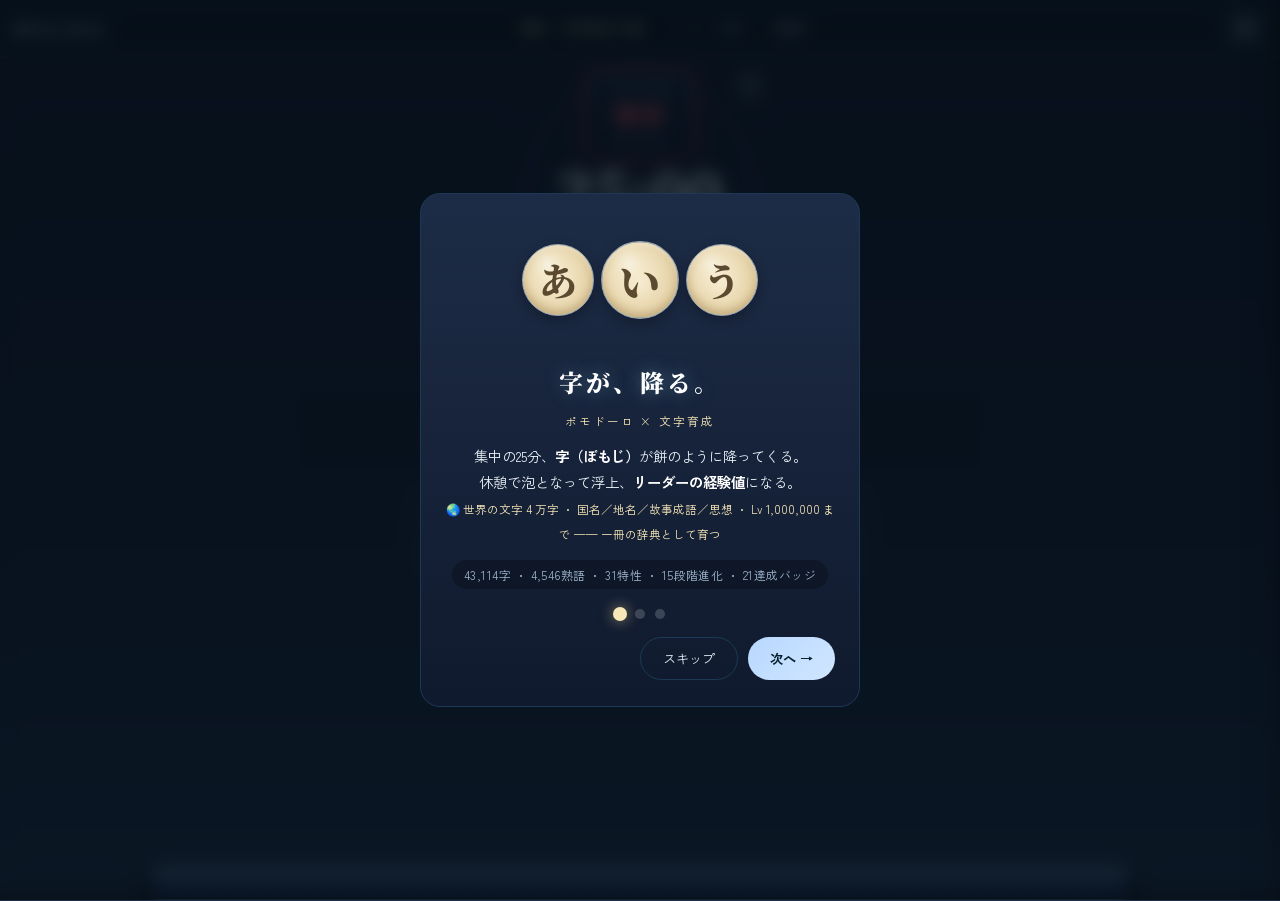
==== commit c68765ad: "v1.6.16: 「今日の言葉」 ─ 日付シードで毎日違う熟語が静かに迎える(4546熟語=12年分の深さ)" ====
--- a/index.html
+++ b/index.html
@@ -26,6 +26,9 @@
 <div id="play-field" aria-hidden="true"></div>
 <!-- v1.1.0: 地面（棚）の視覚要素 -->
 <div id="ledge-surface" aria-hidden="true"></div>
+
+<!-- v1.6.16: 今日の言葉（毎日違う熟語が静かに迎える）-->
+<div class="word-of-day" id="word-of-day" aria-live="polite"></div>
 
 <!-- ヘッダー：タイトル左 + ☰ 右（v10n11 右寄せ）-->
 <header class="app-header">
--- a/style.css
+++ b/style.css
@@ -1205,16 +1205,21 @@
   position:relative;
   transition:border-color .2s, box-shadow .2s;
 }
+/* v1.6.12: リーダー(hero)を金リング+王冠badgeで強調・仲間と一目で区別 */
 .party-card.hero{
   border-color:var(--gold);
-  box-shadow:0 0 14px rgba(240,212,138,.28);
+  border-width: 2px;
+  background:linear-gradient(180deg, rgba(240,212,138,.08), rgba(240,212,138,.01));
+  box-shadow:0 0 18px rgba(240,212,138,.35), inset 0 0 12px rgba(240,212,138,.08);
 }
 .party-card.hero::before{
-  content:'★';position:absolute;top:-7px;right:-3px;
-  background:var(--gold);color:#1a1410;
-  width:18px;height:18px;border-radius:50%;
-  display:flex;align-items:center;justify-content:center;
-  font-size:.6rem;font-weight:900;
+  content:'★ リーダー';position:absolute;top:-9px;left:50%; transform: translateX(-50%);
+  background:linear-gradient(135deg, var(--gold), #e8c068);
+  color:#1a1208;
+  padding: 2px 10px; border-radius:99px;
+  font-size:.58rem;font-weight:900; letter-spacing:.1em;
+  white-space: nowrap;
+  box-shadow: 0 2px 6px rgba(0,0,0,.4);
 }
 .pc-glyph{
   font-family:'Noto Serif JP', serif;
@@ -2962,9 +2967,16 @@
 }
 
 /* シーズンタブ（RBAI 公式構想 S1-S7+）── 図鑑の上位フィルタ */
+/* v1.6.10: シーズンタブも横スクロール1行 */
 .codex-seasons{
-  display:flex; gap:5px; margin:10px 0 6px; flex-wrap:wrap;
-}
+  display:flex; gap:5px; margin:10px 0 6px;
+  overflow-x:auto; overflow-y:hidden;
+  scrollbar-width:thin;
+  padding-bottom:4px;
+}
+.codex-seasons::-webkit-scrollbar{ height:4px; }
+.codex-seasons::-webkit-scrollbar-thumb{ background:rgba(240,212,138,.3); border-radius:2px; }
+.codex-season { flex-shrink: 0; white-space: nowrap; }
 .codex-season{
   padding:6px 11px;
   background:rgba(240,212,138,.05);
@@ -2986,12 +2998,17 @@
 
 /* 🌏 文字種フィルター（41,890 字を瞬時に絞る） */
 .codex-scripts{
-  display:flex; gap:4px; margin:6px 0; flex-wrap:wrap;
+  display:flex; gap:4px; margin:6px 0;
+  overflow-x:auto; overflow-y:hidden;
+  scrollbar-width:thin;
   padding:6px;
   background:rgba(135,206,235,.03);
   border:1px dashed rgba(135,206,235,.15);
   border-radius:6px;
 }
+.codex-scripts::-webkit-scrollbar{ height:4px; }
+.codex-scripts::-webkit-scrollbar-thumb{ background:rgba(135,206,235,.3); border-radius:2px; }
+.codex-script { flex-shrink: 0; white-space: nowrap; }
 .codex-script{
   padding:4px 9px;
   background:rgba(135,206,235,.05);
@@ -3015,20 +3032,29 @@
   box-shadow:0 0 6px rgba(135,206,235,.3);
 }
 
+/* v1.6.8: tier tabs 17個を横スクロール1行に圧縮 */
 .codex-tabs{
-  display:flex; gap:4px; margin:8px 0; flex-wrap:wrap;
-}
+  display:flex; gap:4px; margin:8px 0;
+  overflow-x:auto; overflow-y:hidden;
+  scrollbar-width:thin;
+  scroll-snap-type:x proximity;
+  padding-bottom:4px;
+}
+.codex-tabs::-webkit-scrollbar{ height:4px; }
+.codex-tabs::-webkit-scrollbar-thumb{ background:rgba(135,206,235,.3); border-radius:2px; }
 .codex-tab{
-  padding:5px 9px;
+  padding:5px 10px;
   background:rgba(255,255,255,.04);
   border:1px solid var(--line);
   color:var(--ink-mute);
   border-radius:99px;
   font-family:inherit;
-  font-size:.72rem;
+  font-size:.74rem;
   cursor:pointer;
   transition:all .15s;
   white-space:nowrap;
+  flex-shrink:0;
+  scroll-snap-align:start;
 }
 .codex-tab:hover{ background:var(--accent-dim); color:var(--ink); }
 .codex-tab.active{
@@ -5796,3 +5822,153 @@
   margin: 2px 0 8px;
   opacity: .65;
 }
+
+/* v1.6.7: 棚景色アルバム */
+.ledge-album { display: flex; flex-direction: column; gap: 8px; margin-top: 4px; }
+.la-day {
+  padding: 8px 10px;
+  background: linear-gradient(90deg, rgba(135,206,235,.05), rgba(135,206,235,.01));
+  border: 1px solid rgba(135,206,235,.12);
+  border-radius: 8px;
+}
+.la-date {
+  font-size: .68rem;
+  color: var(--ink-mute);
+  font-family: 'JetBrains Mono', monospace;
+  margin-bottom: 5px;
+  letter-spacing: .06em;
+}
+.la-strip {
+  display: flex;
+  flex-wrap: wrap;
+  gap: 3px;
+  align-items: center;
+}
+.la-char {
+  font-family: 'Noto Serif JP', serif;
+  font-size: .9rem;
+  font-weight: 700;
+  padding: 1px 4px;
+  border-radius: 3px;
+  background: rgba(255,255,255,.04);
+  color: var(--r-color, var(--ink));
+  line-height: 1.4;
+}
+.la-more {
+  font-size: .65rem;
+  color: var(--ink-mute);
+  padding: 0 4px;
+  opacity: .6;
+}
+
+/* v1.6.9: HUD 今日サイクル＋連続日数バッジ */
+.hud-row.hud-streak {
+  font-size: .68rem;
+  color: var(--gold);
+  font-weight: 700;
+  letter-spacing: .06em;
+}
+
+/* v1.6.11: 進化時の派手化（halo + 8方向光線） */
+@keyframes evo-halo {
+  0%   { width:40px; height:40px; opacity:.9; border-width:3px; }
+  100% { width:600px; height:600px; opacity:0; border-width:1px; }
+}
+@keyframes evo-ray {
+  0%   { opacity:0; transform-origin: top center; }
+  20%  { opacity:1; }
+  100% { opacity:0; }
+}
+
+/* v1.6.13: ピン留め成功の小波紋 */
+@keyframes pin-ripple {
+  0%   { transform: scale(.4); opacity: 1; border-width: 3px; }
+  100% { transform: scale(2.5); opacity: 0; border-width: 1px; }
+}
+
+/* v1.6.14: アクセシビリティ ─ キーボード操作の focus-visible を全要素で明確化 */
+button:focus-visible,
+a:focus-visible,
+input:focus-visible,
+textarea:focus-visible,
+select:focus-visible,
+[tabindex]:focus-visible {
+  outline: 2px solid var(--gold);
+  outline-offset: 2px;
+  border-radius: 4px;
+}
+/* マウス click では focus リング出さない */
+button:focus:not(:focus-visible),
+a:focus:not(:focus-visible) {
+  outline: none;
+}
+
+/* v1.6.15: prefers-reduced-motion ─ 体に優しいモード */
+@media (prefers-reduced-motion: reduce) {
+  *, *::before, *::after {
+    animation-duration: 0.01ms !important;
+    animation-iteration-count: 1 !important;
+    transition-duration: 0.01ms !important;
+  }
+  .pomoji.fading,
+  .pomoji.pair-glow,
+  .party-pick-cta,
+  .ob-hero {
+    animation: none !important;
+  }
+}
+
+/* v1.6.16: 今日の言葉 ─ 毎日違う熟語が静かに迎える */
+.word-of-day {
+  position: fixed;
+  top: 70px;
+  left: 50%;
+  transform: translateX(-50%);
+  z-index: 8;
+  pointer-events: none;
+  transition: opacity 1.2s ease;
+  opacity: 1;
+}
+.word-of-day.wod-fade { opacity: 0.18; }
+.word-of-day.wod-fade:hover { opacity: 1; }
+.word-of-day.wod-hide { opacity: 0; pointer-events: none; }
+.wod-card {
+  display: flex; flex-direction: column; align-items: center; gap: 2px;
+  padding: 10px 24px;
+  background: linear-gradient(180deg, rgba(15,30,50,.85), rgba(7,15,28,.85));
+  backdrop-filter: blur(10px);
+  border: 1px solid var(--r-color, rgba(135,206,235,.35));
+  border-radius: 14px;
+  pointer-events: auto;
+  cursor: pointer;
+  transition: transform .2s, box-shadow .2s;
+  box-shadow: 0 4px 18px rgba(0,0,0,.4), 0 0 12px var(--r-glow, rgba(135,206,235,.25));
+  font-family: 'Noto Serif JP', serif;
+}
+.wod-card:hover { transform: translate(0, -2px); }
+.wod-label {
+  font-size: .6rem;
+  color: var(--ink-mute);
+  letter-spacing: .2em;
+}
+.wod-word {
+  font-size: 1.4rem;
+  font-weight: 900;
+  color: var(--r-color, var(--gold));
+  letter-spacing: .15em;
+  text-shadow: 0 0 12px var(--r-glow, rgba(240,212,138,.4));
+}
+.wod-desc {
+  font-size: .68rem;
+  color: var(--ink-mute);
+  margin-top: 2px;
+  max-width: 280px;
+  text-align: center;
+  line-height: 1.4;
+}
+@media (max-width: 480px) {
+  .word-of-day { top: 60px; }
+  .wod-card { padding: 8px 16px; }
+  .wod-word { font-size: 1.15rem; }
+  .wod-desc { font-size: .62rem; max-width: 220px; }
+}
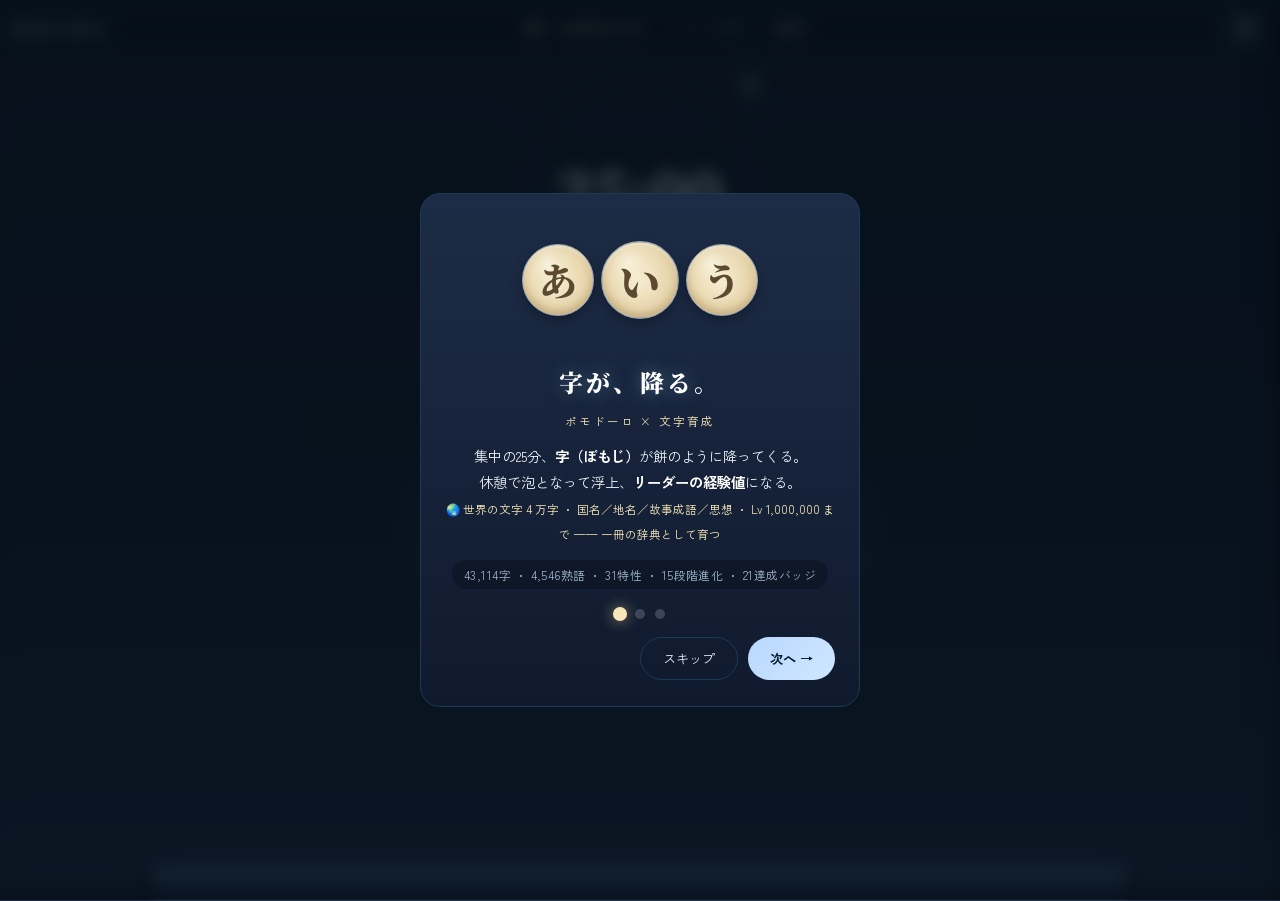
==== commit 0ce72712: "feat: v11 5世界テーマ（夜雨/墨道/苔庭/金閣/春霞）移植 - 5つの世界テーマをCSS custom propertiesで実装（body[data-world]） - Shippori " ====
--- a/index.html
+++ b/index.html
@@ -13,8 +13,8 @@
 <link rel="icon" type="image/svg+xml" href="icon.svg">
 <link rel="preconnect" href="https://fonts.googleapis.com">
 <link rel="preconnect" href="https://fonts.gstatic.com" crossorigin>
-<link href="https://fonts.googleapis.com/css2?family=Noto+Serif+JP:wght@400;700;900&family=Zen+Kaku+Gothic+New:wght@300;400;500;700&display=swap" rel="stylesheet">
-<link rel="stylesheet" href="style.css?v=20260523-v1594">
+<link href="https://fonts.googleapis.com/css2?family=Noto+Serif+JP:wght@400;700;900&family=Shippori+Mincho+B1:wght@400;500;600;700&family=Zen+Kaku+Gothic+New:wght@300;400;500;700&family=Klee+One:wght@400;600&display=swap" rel="stylesheet">
+<link rel="stylesheet" href="style.css?v=20260523-v1595w">
 </head>
 <body data-mode="idle">
 
--- a/style.css
+++ b/style.css
@@ -5971,4 +5971,164 @@
   .wod-card { padding: 8px 16px; }
   .wod-word { font-size: 1.15rem; }
   .wod-desc { font-size: .62rem; max-width: 220px; }
-}
+  /* mobile: hover ないので fade 後も .35 で残す（操作の邪魔にならない位置） */
+  .word-of-day.wod-fade { opacity: .35; }
+}
+
+/* ════════════════════ v11: 5世界テーマ（World System）════════════════════ */
+:root {
+  --font-display: 'Noto Serif JP', serif;
+  --font-body: 'Zen Kaku Gothic New', sans-serif;
+  --glyph-hue: rgba(220,240,255,.92);
+  --motif-color: rgba(180,220,250,.35);
+  --surface: rgba(20,40,62,.55);
+  --ink-dim: rgba(138,163,184,.45);
+}
+
+/* 夜雨（よるあめ）── 深い藍、雨と水滴 */
+body[data-world="yoruame"] {
+  --bg-deep: #06101b;
+  --bg-mid: #0d1f2e;
+  --bg-light: #1b3a55;
+  --ink: #eaf2fa;
+  --ink-mute: #7c98b0;
+  --ink-dim: rgba(74,100,120,.6);
+  --line: rgba(180,220,250,.10);
+  --accent: #87ceeb;
+  --accent-2: #b8e0f5;
+  --gold: #f0d48a;
+  --rose: #e89aa8;
+  --purple: #b8a8ff;
+  --glyph-hue: rgba(220,240,255,.92);
+  --motif-color: rgba(180,220,250,.35);
+  --surface: rgba(20,40,62,.55);
+  --font-display: 'Noto Serif JP', serif;
+  --font-body: 'Zen Kaku Gothic New', sans-serif;
+}
+
+/* 墨道（すみどう）── 和紙に墨、朱の印 */
+body[data-world="sumido"] {
+  --bg-deep: #e8dcc0;
+  --bg-mid: #efe4cc;
+  --bg-light: #f6eede;
+  --ink: #1a1410;
+  --ink-mute: #6a5a44;
+  --ink-dim: rgba(106,90,68,.5);
+  --line: rgba(60,40,20,.10);
+  --accent: #8a2a26;
+  --accent-2: #b04030;
+  --gold: #9a6818;
+  --rose: #c87060;
+  --purple: #5a3a6a;
+  --accent-dim: rgba(138,42,38,.12);
+  --glyph-hue: #1a1410;
+  --motif-color: rgba(40,30,20,.18);
+  --surface: rgba(255,250,238,.72);
+  --font-display: 'Shippori Mincho B1', 'Noto Serif JP', serif;
+  --font-body: 'Klee One', 'Zen Kaku Gothic New', sans-serif;
+}
+
+/* 苔庭（こけにわ）── 苔の緑、白砂の波紋 */
+body[data-world="kokeniwa"] {
+  --bg-deep: #152018;
+  --bg-mid: #1f2e22;
+  --bg-light: #2a3e2c;
+  --ink: #eef3e2;
+  --ink-mute: #8aa088;
+  --ink-dim: rgba(90,112,90,.6);
+  --line: rgba(200,220,180,.10);
+  --accent: #9bc080;
+  --accent-2: #c0d8a0;
+  --gold: #d8c478;
+  --rose: #d49080;
+  --purple: #a890c8;
+  --accent-dim: rgba(155,192,128,.14);
+  --glyph-hue: rgba(232,240,210,.92);
+  --motif-color: rgba(155,192,128,.50);
+  --surface: rgba(48,68,52,.55);
+  --font-display: 'Shippori Mincho B1', 'Noto Serif JP', serif;
+  --font-body: 'Zen Kaku Gothic New', sans-serif;
+}
+
+/* 金閣（きんかく）── 夕暮れの金、炎の粉 */
+body[data-world="kinkaku"] {
+  --bg-deep: #1a0d08;
+  --bg-mid: #2e160c;
+  --bg-light: #48261a;
+  --ink: #f8e8c8;
+  --ink-mute: #b89070;
+  --ink-dim: rgba(122,88,64,.6);
+  --line: rgba(220,180,120,.12);
+  --accent: #e4b060;
+  --accent-2: #ffd080;
+  --gold: #ffd860;
+  --rose: #ff8e60;
+  --purple: #c890e8;
+  --accent-dim: rgba(228,176,96,.14);
+  --glyph-hue: rgba(255,232,188,.96);
+  --motif-color: rgba(255,180,80,.70);
+  --surface: rgba(80,40,24,.55);
+  --font-display: 'Shippori Mincho B1', 'Noto Serif JP', serif;
+  --font-body: 'Zen Kaku Gothic New', sans-serif;
+}
+
+/* 春霞（はるがすみ）── 夜明けの霞、桜の花弁 */
+body[data-world="harugasumi"] {
+  --bg-deep: #f0d8de;
+  --bg-mid: #f6e4e6;
+  --bg-light: #fcf0f0;
+  --ink: #2a1a26;
+  --ink-mute: #7a5868;
+  --ink-dim: rgba(122,88,104,.5);
+  --line: rgba(140,80,100,.10);
+  --accent: #c46090;
+  --accent-2: #e48ab0;
+  --gold: #d49060;
+  --rose: #e07090;
+  --purple: #9870c8;
+  --accent-dim: rgba(196,96,144,.12);
+  --glyph-hue: #2a1a26;
+  --motif-color: rgba(228,138,176,.65);
+  --surface: rgba(255,240,244,.80);
+  --font-display: 'Klee One', 'Shippori Mincho B1', serif;
+  --font-body: 'Zen Kaku Gothic New', sans-serif;
+}
+
+/* 世界テーマ時: 文字・タイマー・見出しにdisplayフォントを適用 */
+body[data-world] .pomoji,
+body[data-world] .timer-text,
+body[data-world] .app-header .brand,
+body[data-world] .party-card .pc-char,
+body[data-world] .modal-title,
+body[data-world] .progress-pill .pp-band {
+  font-family: var(--font-display);
+}
+
+/* 墨道・春霞は明るい背景なので rain-bg を非表示 */
+body[data-world="sumido"] .rain-bg,
+body[data-world="harugasumi"] .rain-bg {
+  opacity: 0;
+}
+
+/* 世界テーマピッカー（openThemePicker の世界カード） */
+.world-card {
+  position: relative;
+  padding: 14px 12px 12px;
+  border: 1.5px solid;
+  border-radius: 12px;
+  cursor: pointer;
+  text-align: left;
+  display: flex; flex-direction: column; gap: 2px;
+  transition: transform .15s, box-shadow .15s;
+  background: none;
+  font-family: inherit;
+}
+.world-card:hover { transform: translateY(-2px); box-shadow: 0 4px 16px rgba(0,0,0,.2); }
+.world-card.active { transform: translateY(-2px); box-shadow: 0 4px 20px rgba(0,0,0,.25); }
+.world-card-name { font-size: 16px; font-weight: 600; letter-spacing: .04em; }
+.world-card-yomi { font-size: 10px; letter-spacing: .15em; opacity: .7; }
+.world-card-dot {
+  position: absolute; top: 10px; right: 10px;
+  width: 8px; height: 8px; border-radius: 50%;
+}
+}
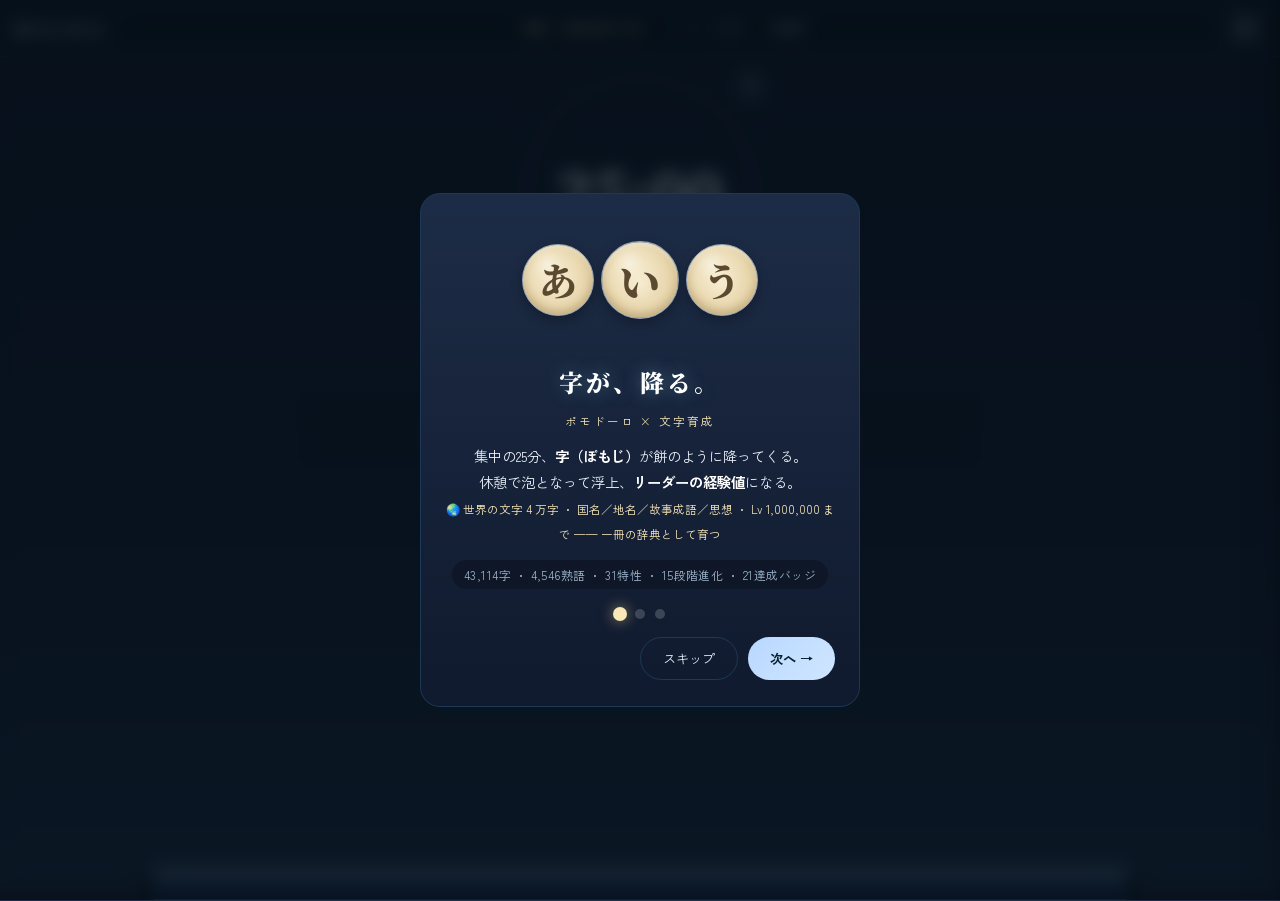
==== commit 9fcd9e92: "fix: UIの重なり・ごちゃつき・ラベル修正 - 今日のひとこと: top→bottom配置でタイマーとの重なりを解消 - pomoji font上書き削除: 物理座標ズレによる線の乱れを修正 - " ====
--- a/index.html
+++ b/index.html
@@ -14,7 +14,7 @@
 <link rel="preconnect" href="https://fonts.googleapis.com">
 <link rel="preconnect" href="https://fonts.gstatic.com" crossorigin>
 <link href="https://fonts.googleapis.com/css2?family=Noto+Serif+JP:wght@400;700;900&family=Shippori+Mincho+B1:wght@400;500;600;700&family=Zen+Kaku+Gothic+New:wght@300;400;500;700&family=Klee+One:wght@400;600&display=swap" rel="stylesheet">
-<link rel="stylesheet" href="style.css?v=20260523-v1595w">
+<link rel="stylesheet" href="style.css?v=20260523-v1596w">
 </head>
 <body data-mode="idle">
 
@@ -90,8 +90,7 @@
     </div>
 
     <div class="tank-hint" id="tank-hint">
-      タイマー開始で <strong>字（ぽもじ）が画面に降ってくる</strong>。<br>
-      <small>タップ＝拾う ／ ダブルタップ＝📌ピン ／ ドラッグ＝重ねて融合・枠外で撃墜</small>
+      タイマーを開始すると字が降ってくる。<strong>タップして拾おう。</strong>
     </div>
   </div>
 </main>
--- a/style.css
+++ b/style.css
@@ -5921,7 +5921,7 @@
 /* v1.6.16: 今日の言葉 ─ 毎日違う熟語が静かに迎える */
 .word-of-day {
   position: fixed;
-  top: 70px;
+  bottom: 180px;
   left: 50%;
   transform: translateX(-50%);
   z-index: 8;
@@ -5967,7 +5967,7 @@
   line-height: 1.4;
 }
 @media (max-width: 480px) {
-  .word-of-day { top: 60px; }
+  .word-of-day { bottom: 160px; top: auto; }
   .wod-card { padding: 8px 16px; }
   .wod-word { font-size: 1.15rem; }
   .wod-desc { font-size: .62rem; max-width: 220px; }
@@ -6094,11 +6094,9 @@
   --font-body: 'Zen Kaku Gothic New', sans-serif;
 }
 
-/* 世界テーマ時: 文字・タイマー・見出しにdisplayフォントを適用 */
-body[data-world] .pomoji,
+/* 世界テーマ時: タイマー・見出しにdisplayフォントを適用（.pomoji は除外 ── 物理座標がズレるため） */
 body[data-world] .timer-text,
 body[data-world] .app-header .brand,
-body[data-world] .party-card .pc-char,
 body[data-world] .modal-title,
 body[data-world] .progress-pill .pp-band {
   font-family: var(--font-display);
